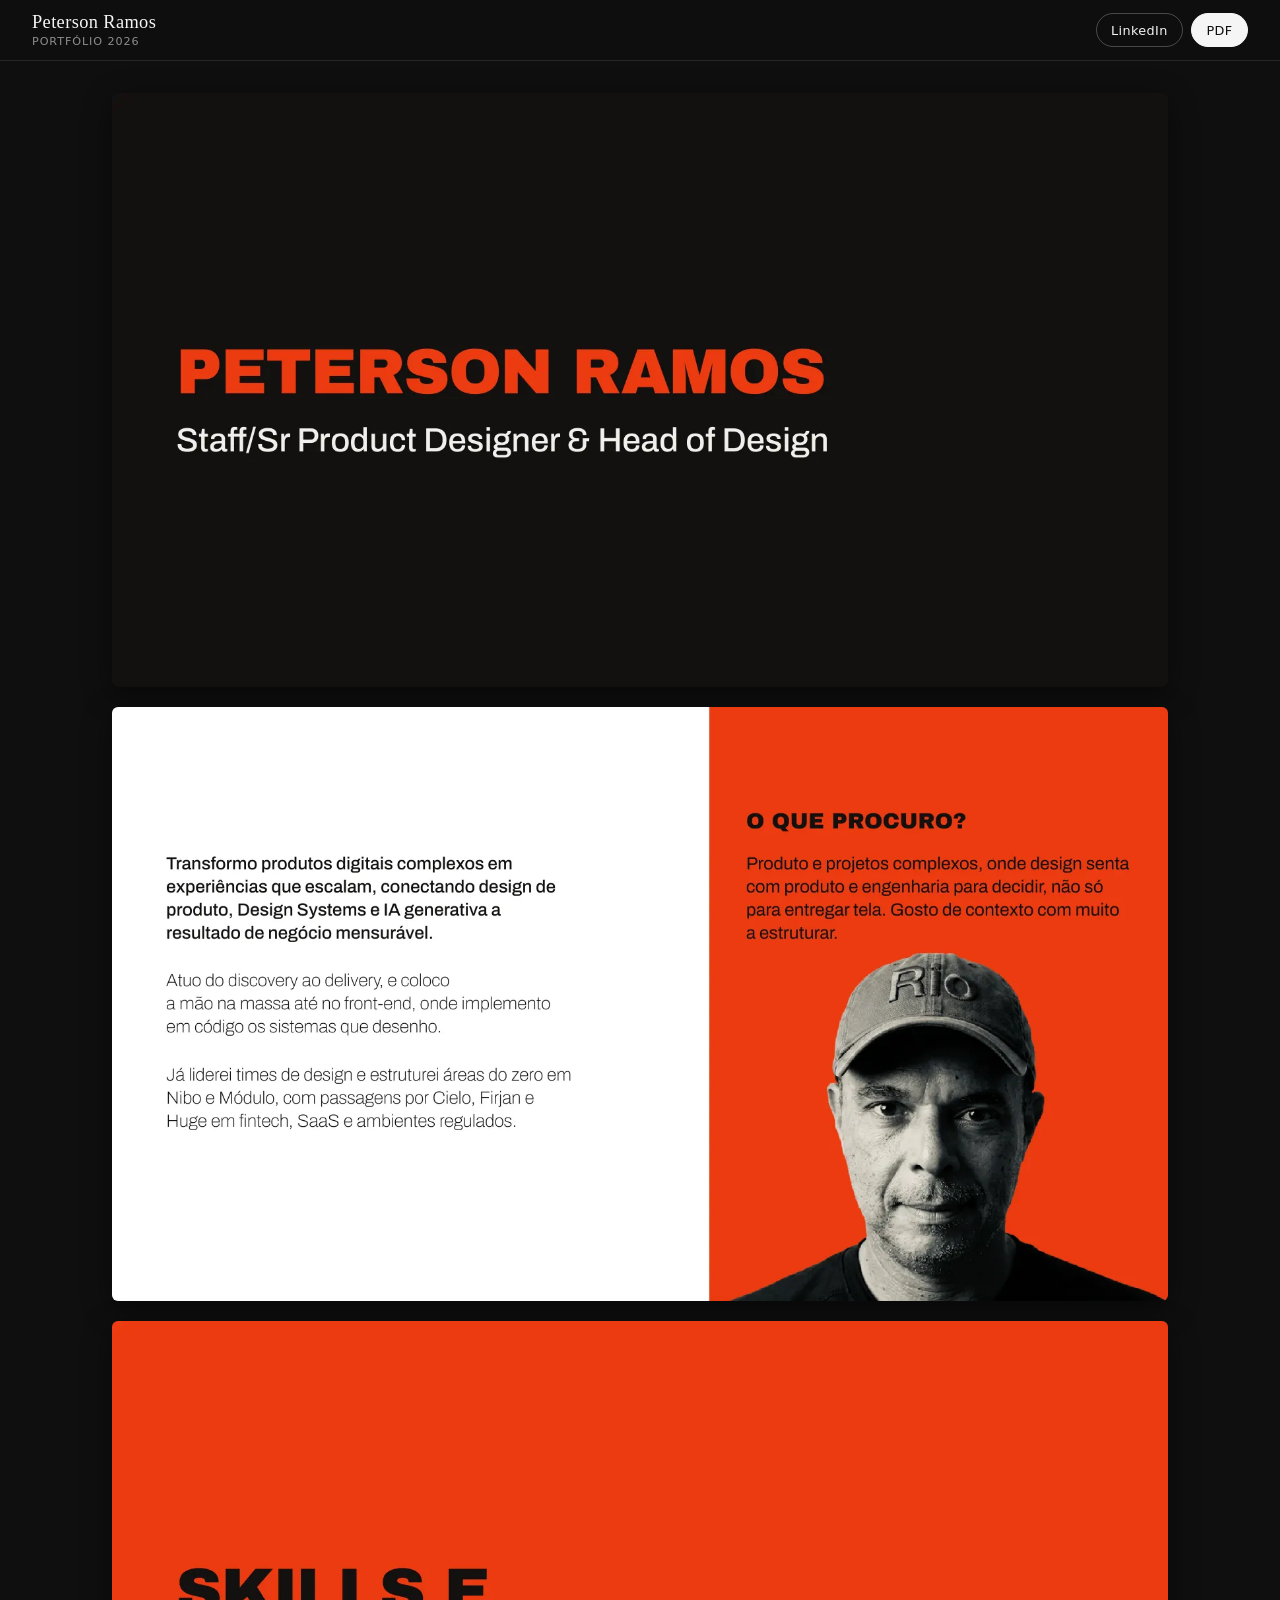
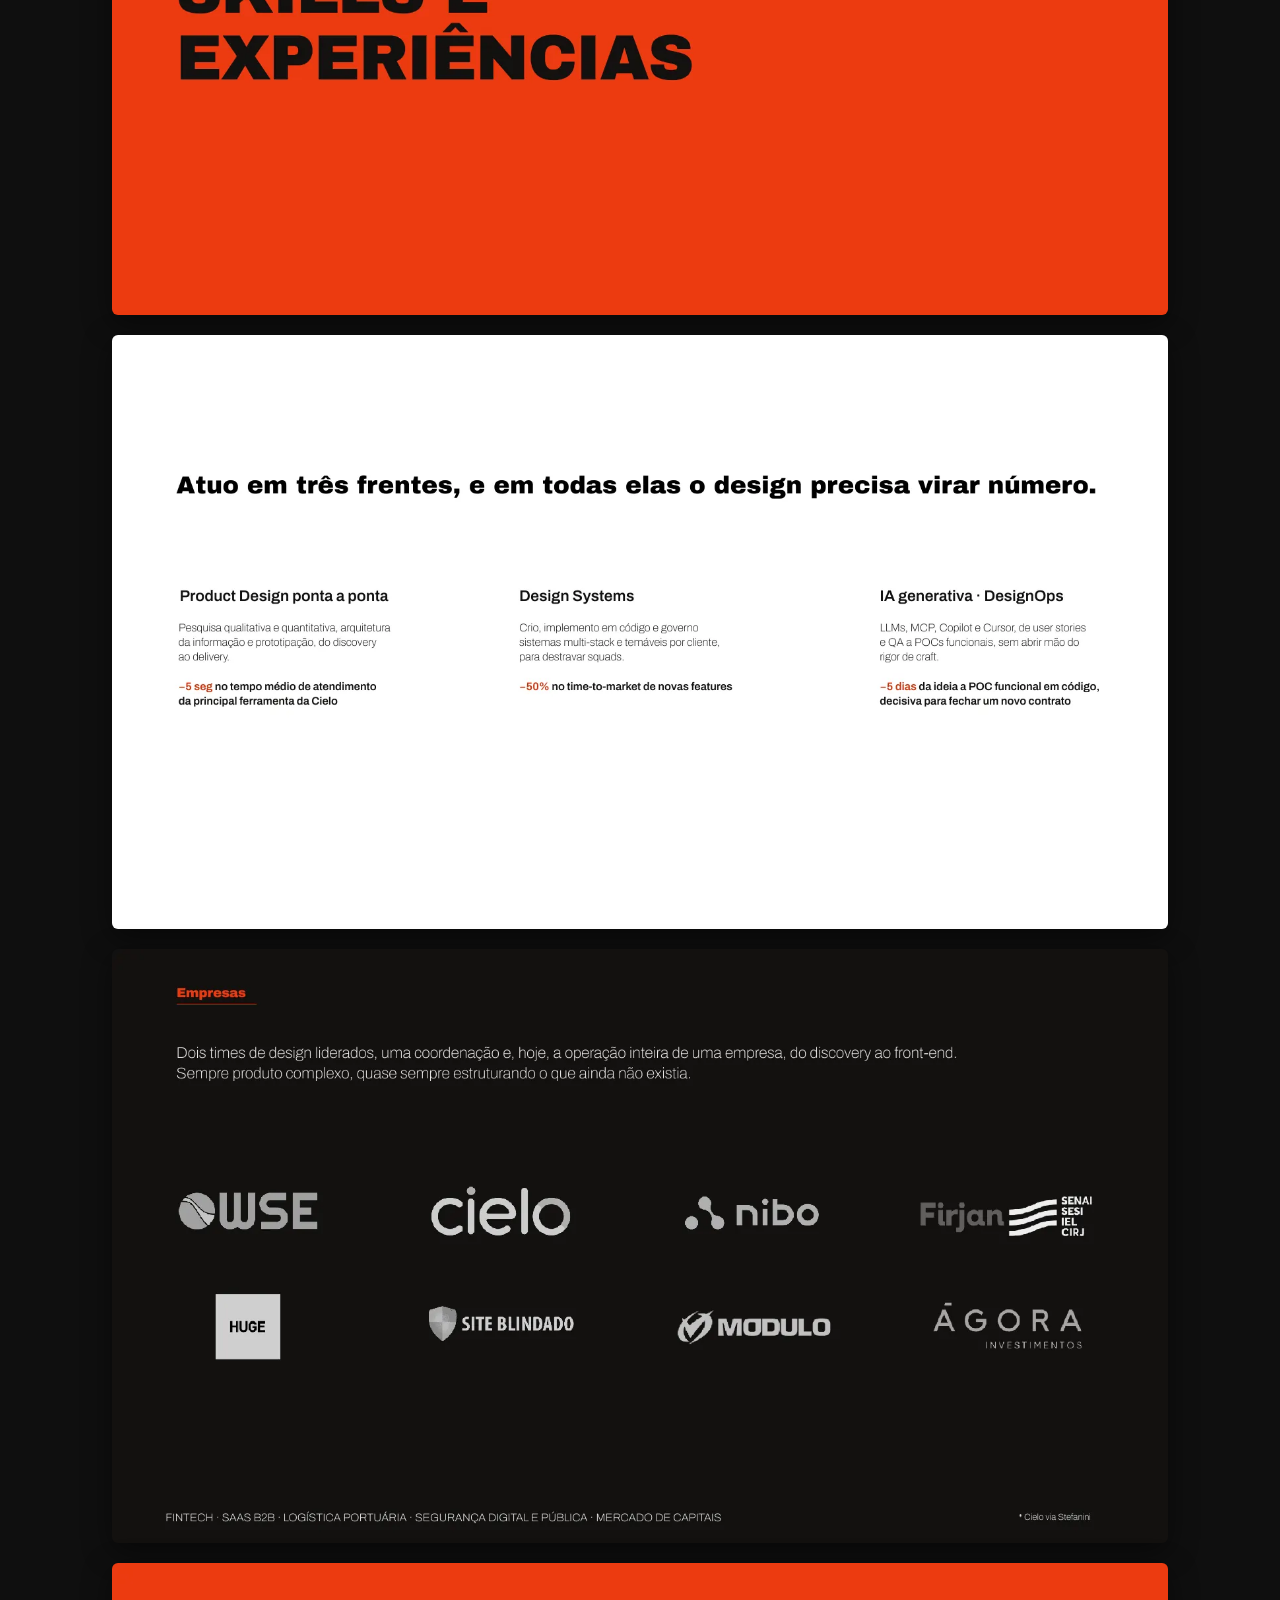
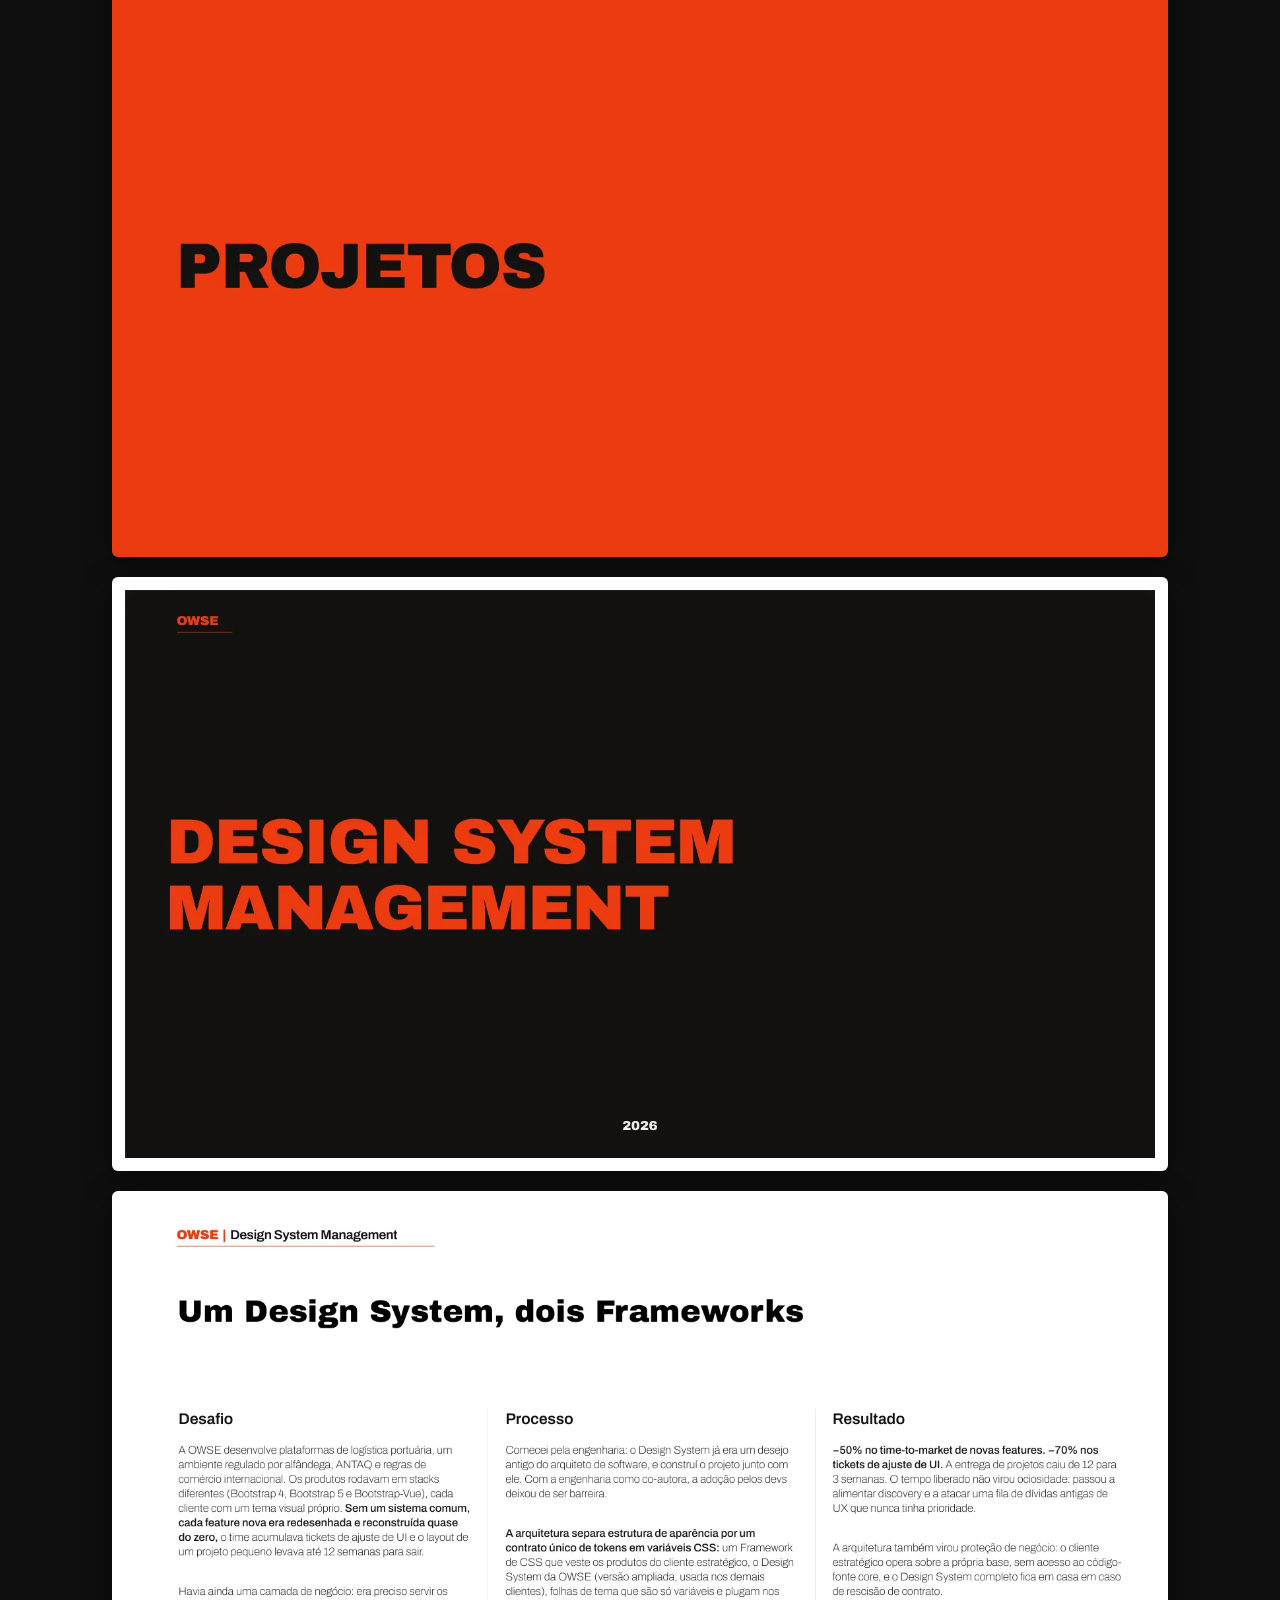
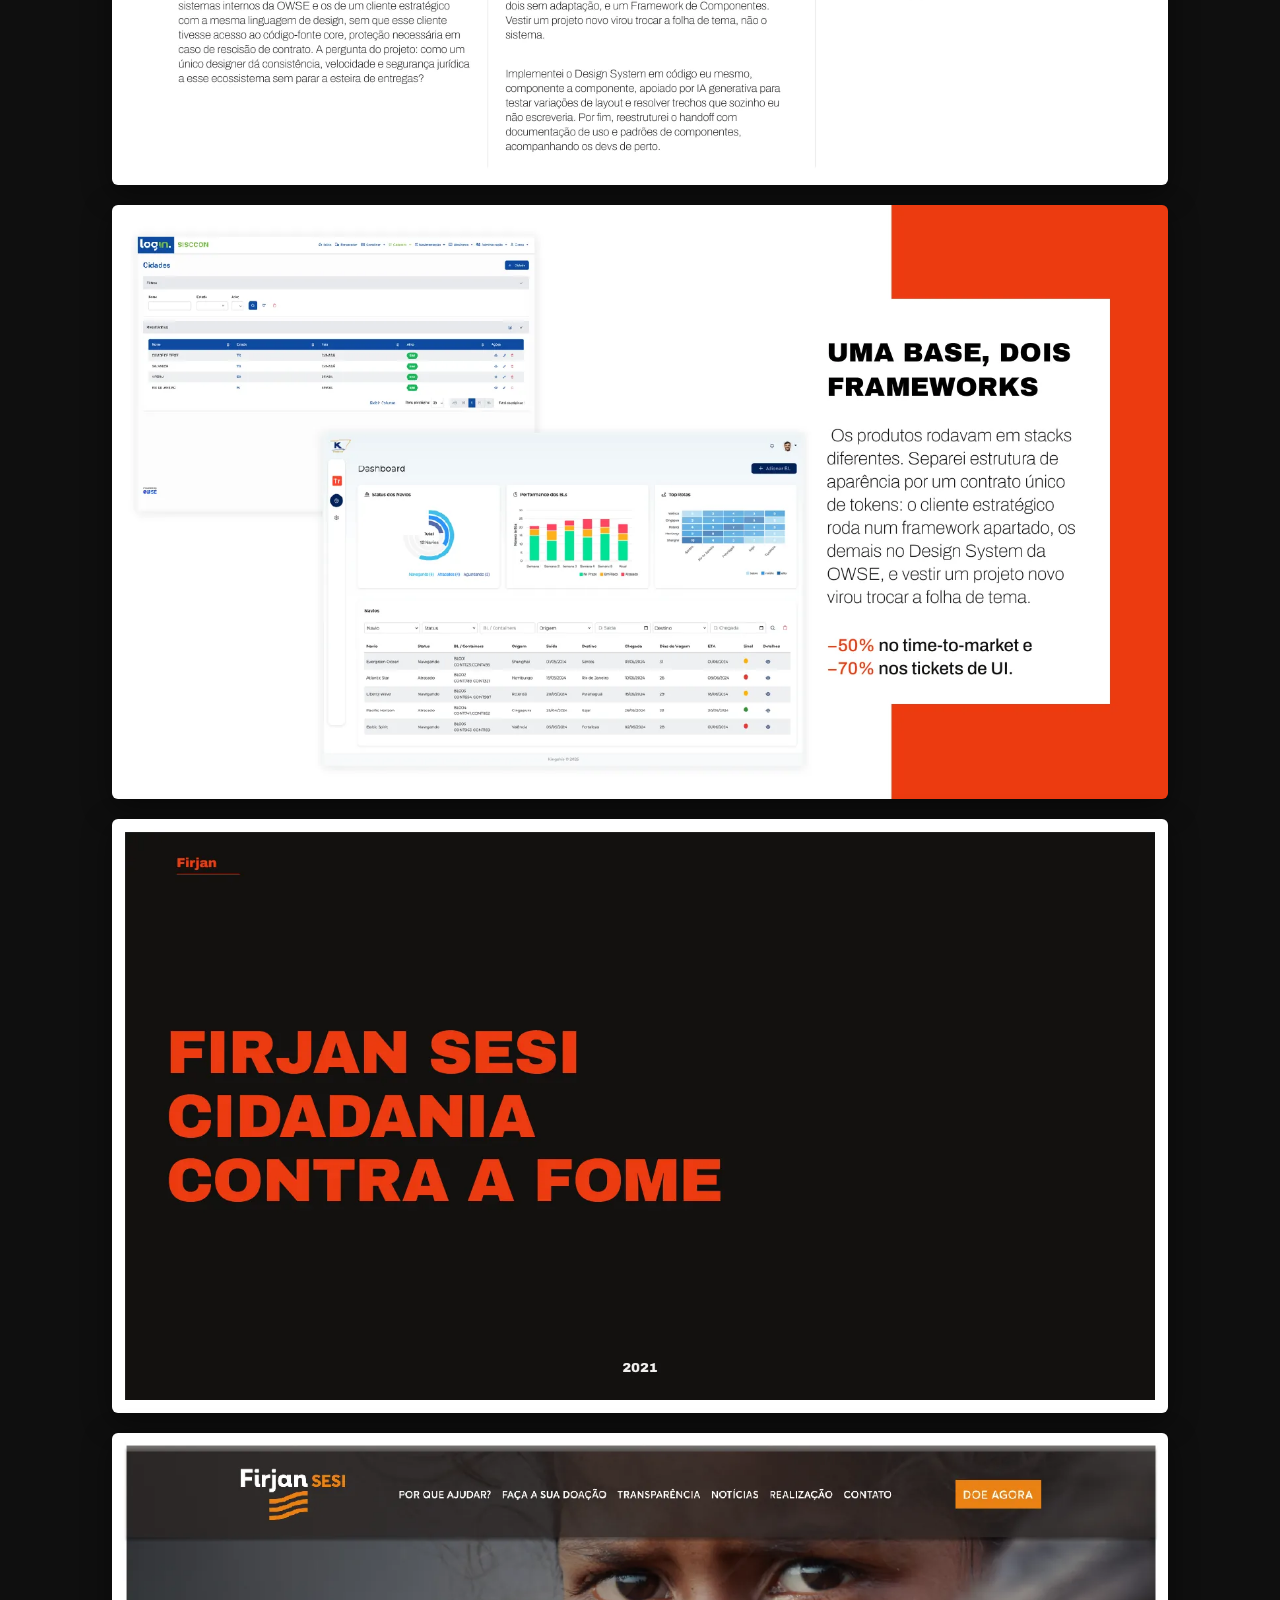
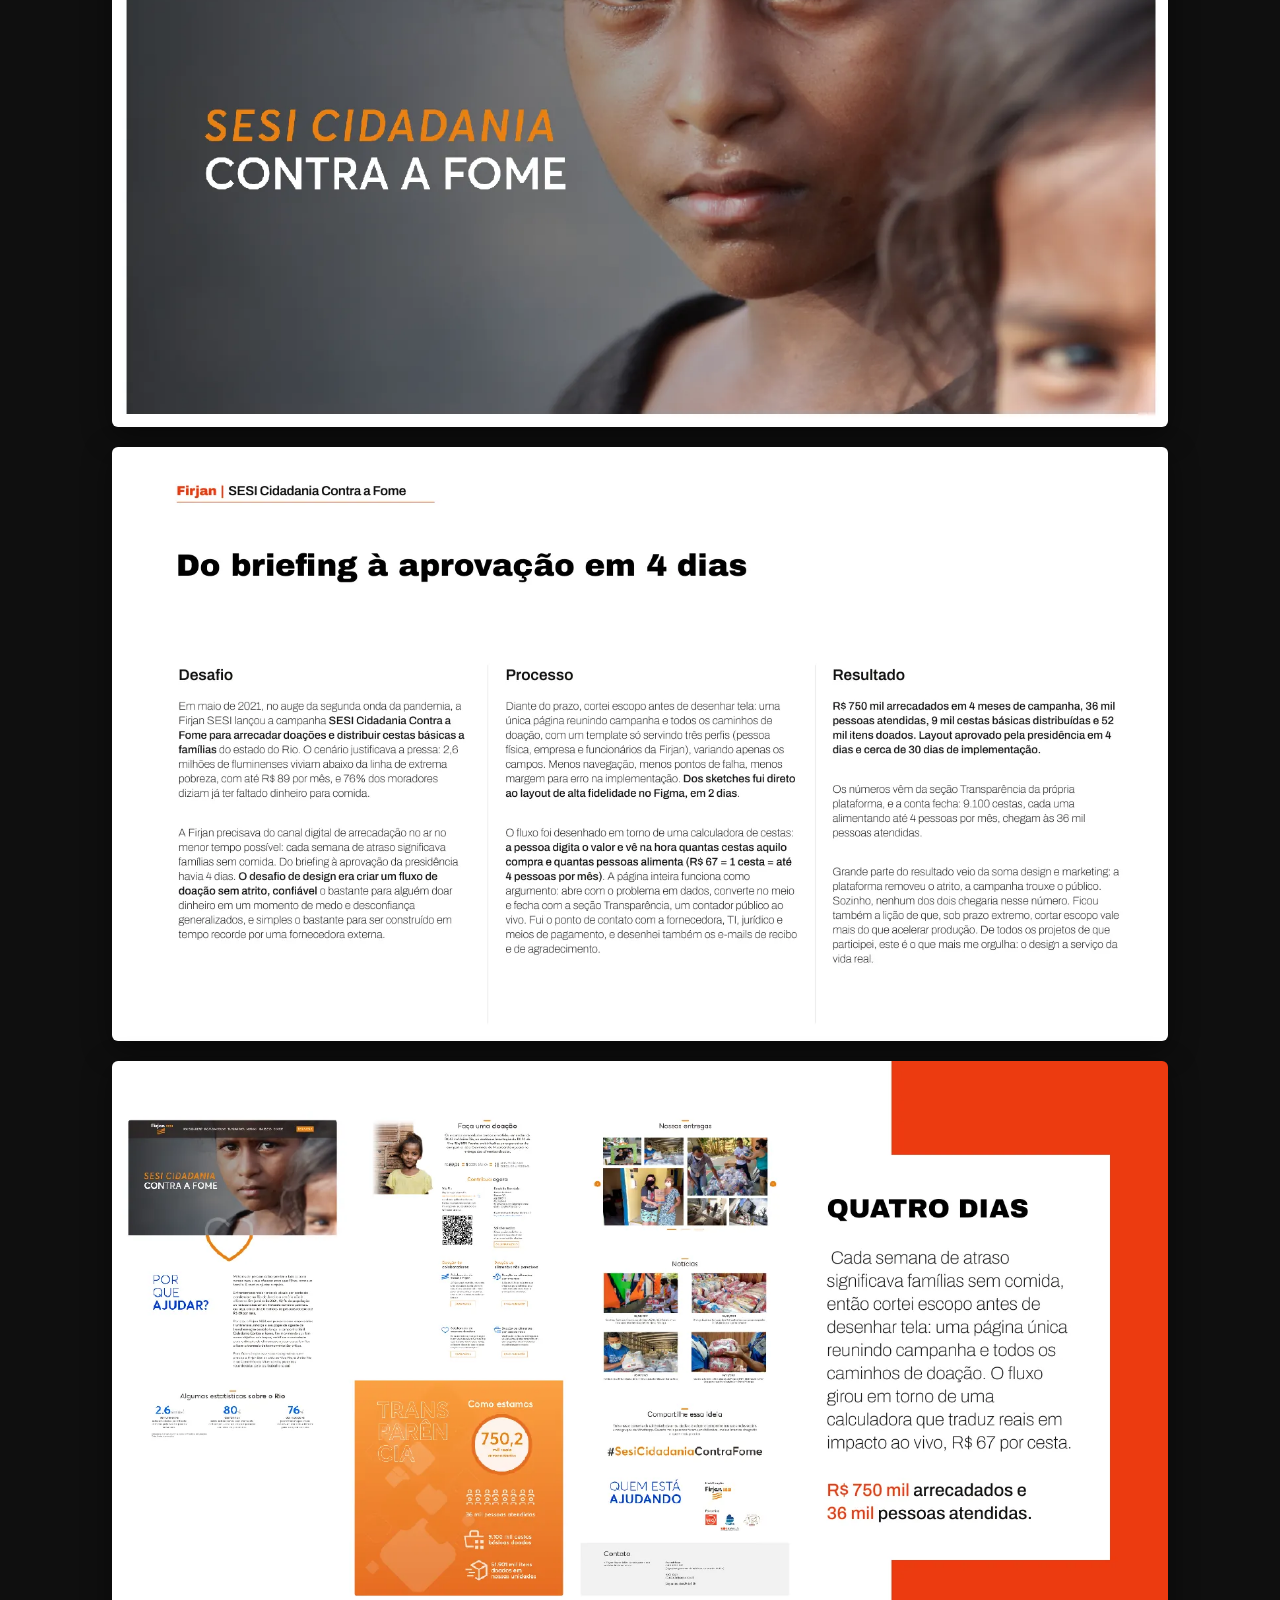
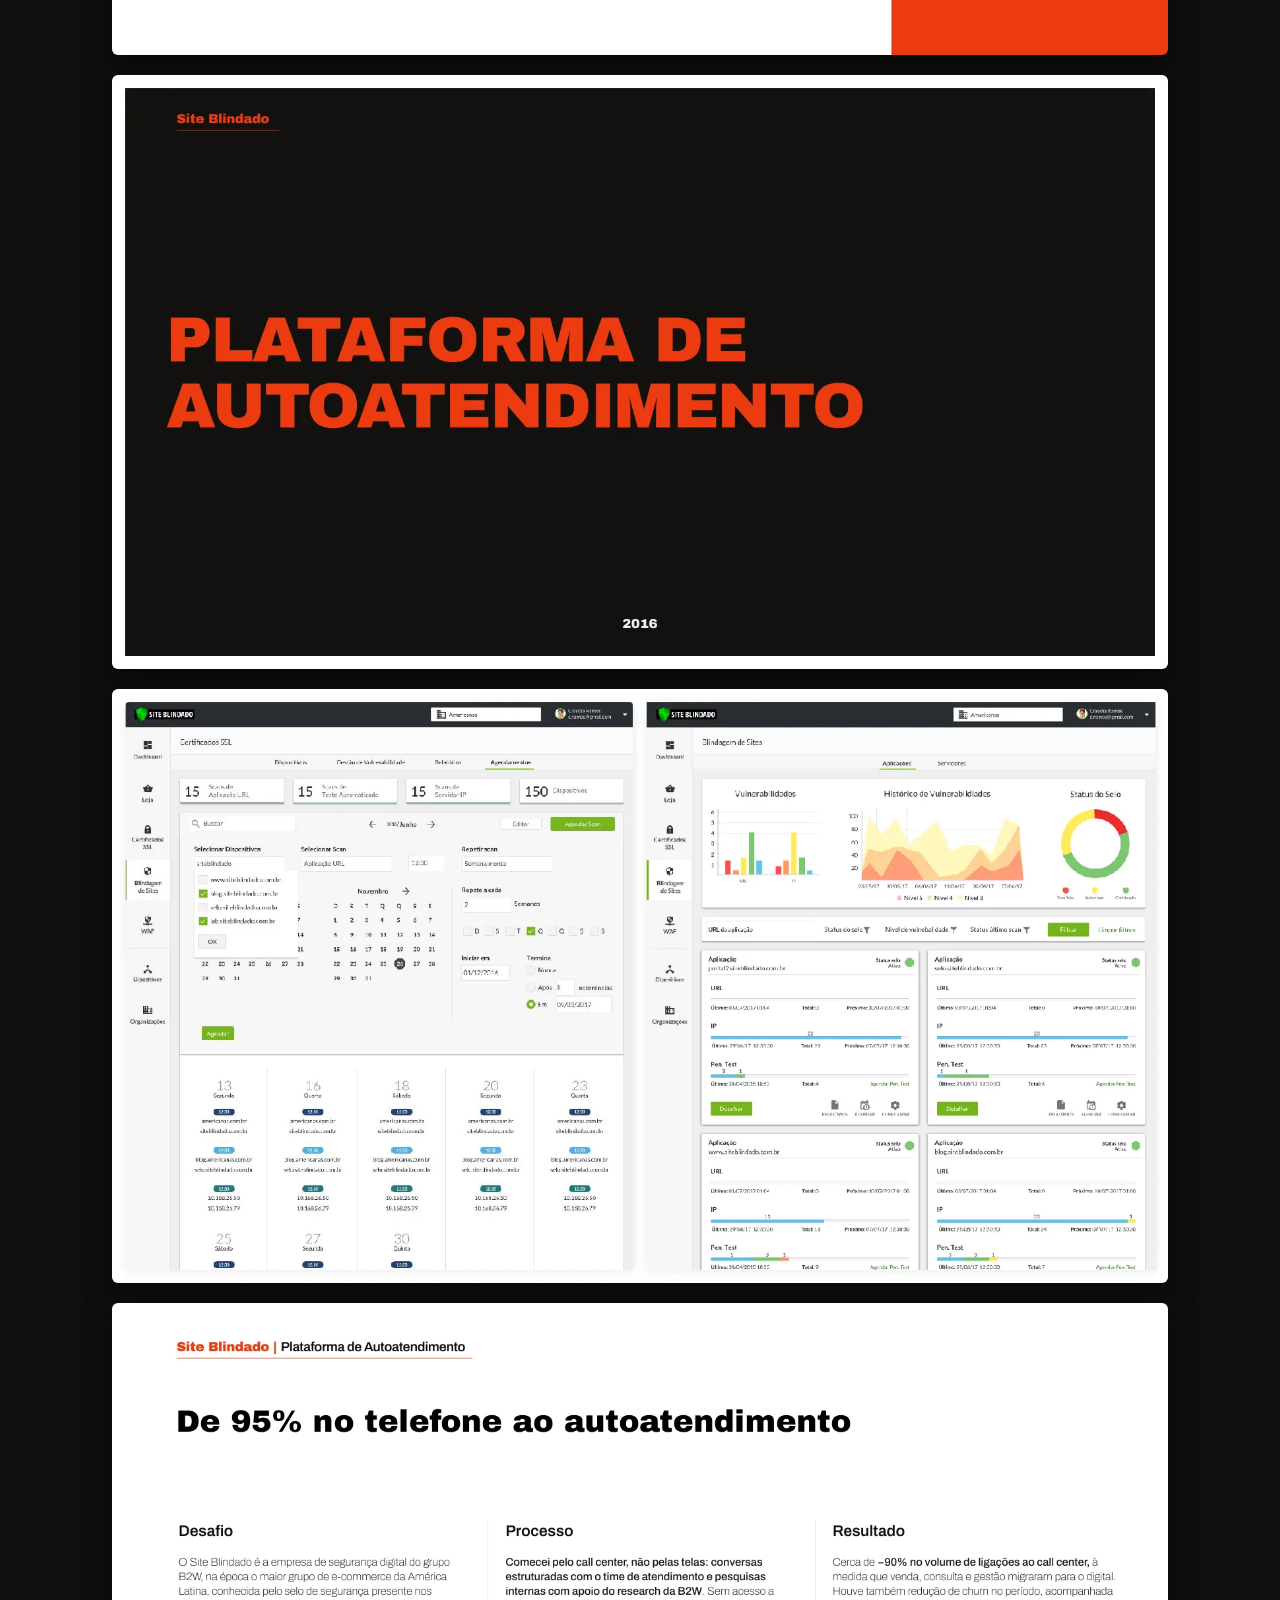
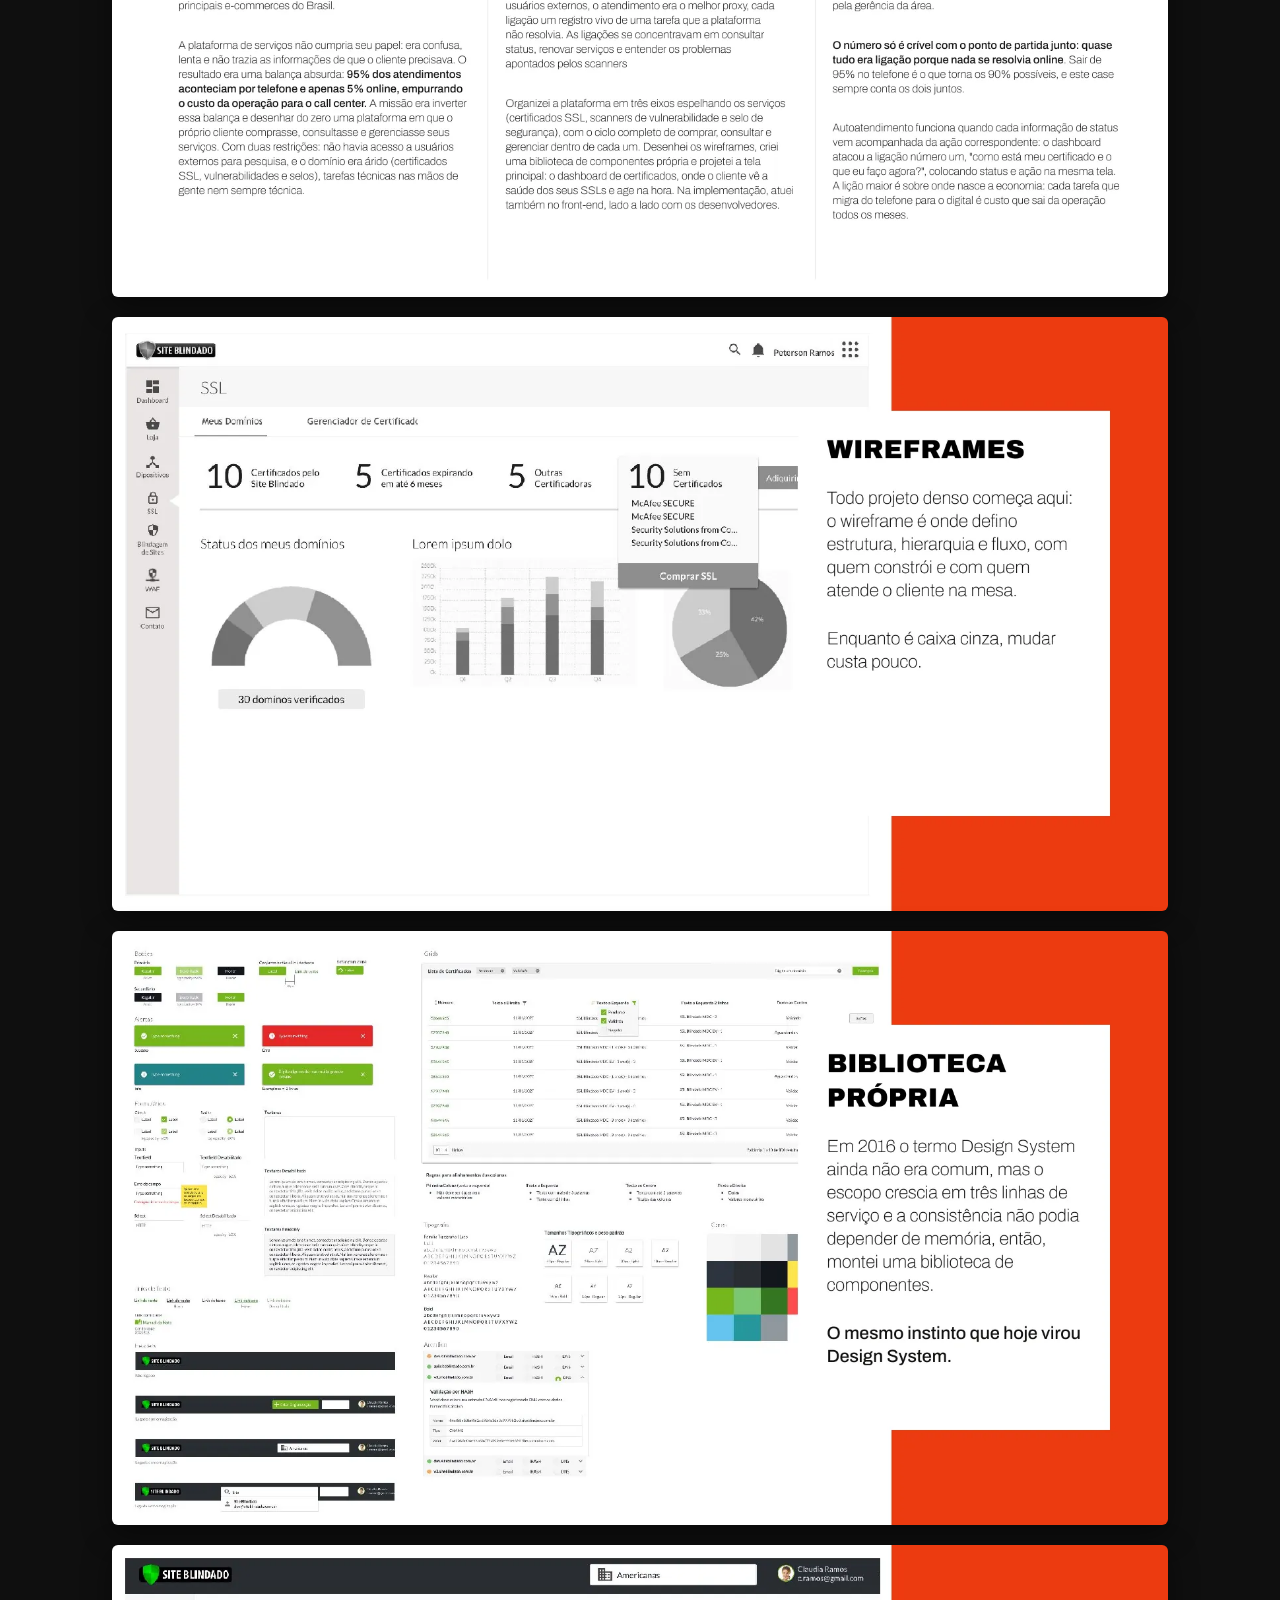
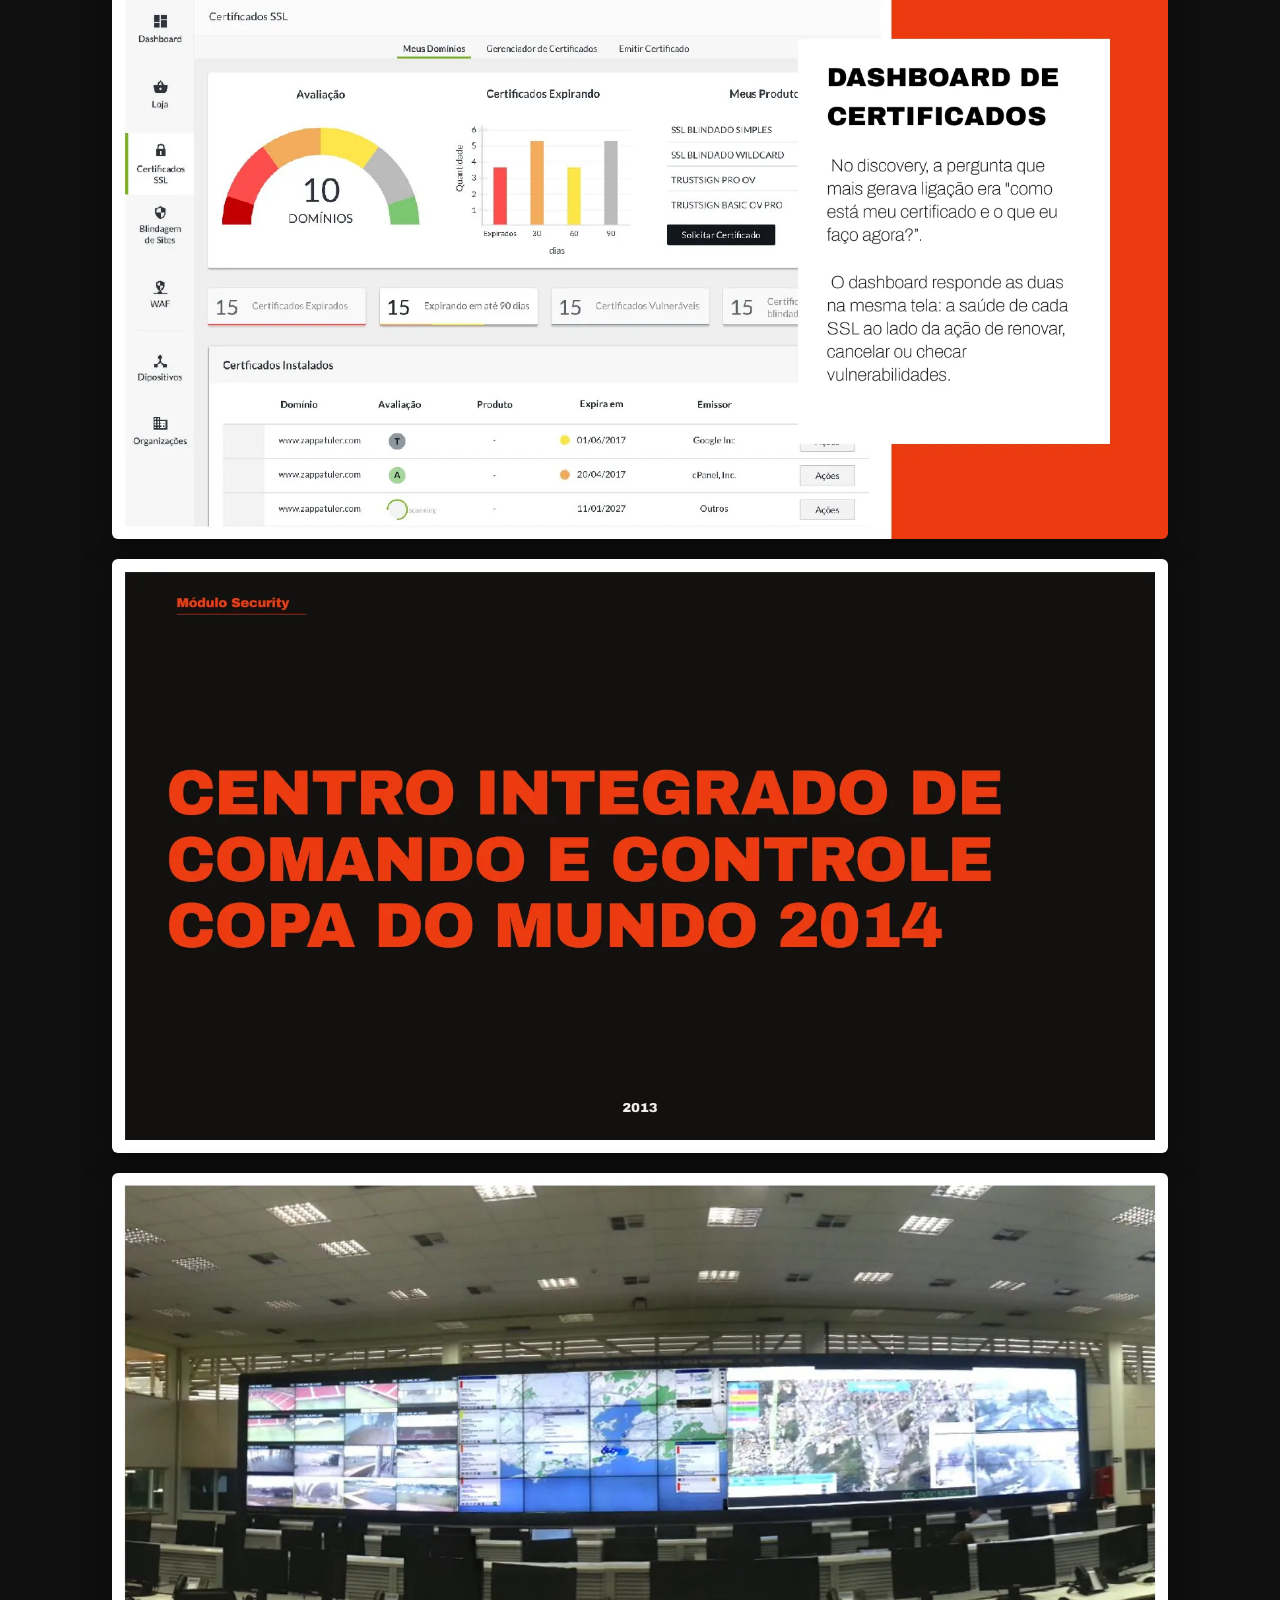
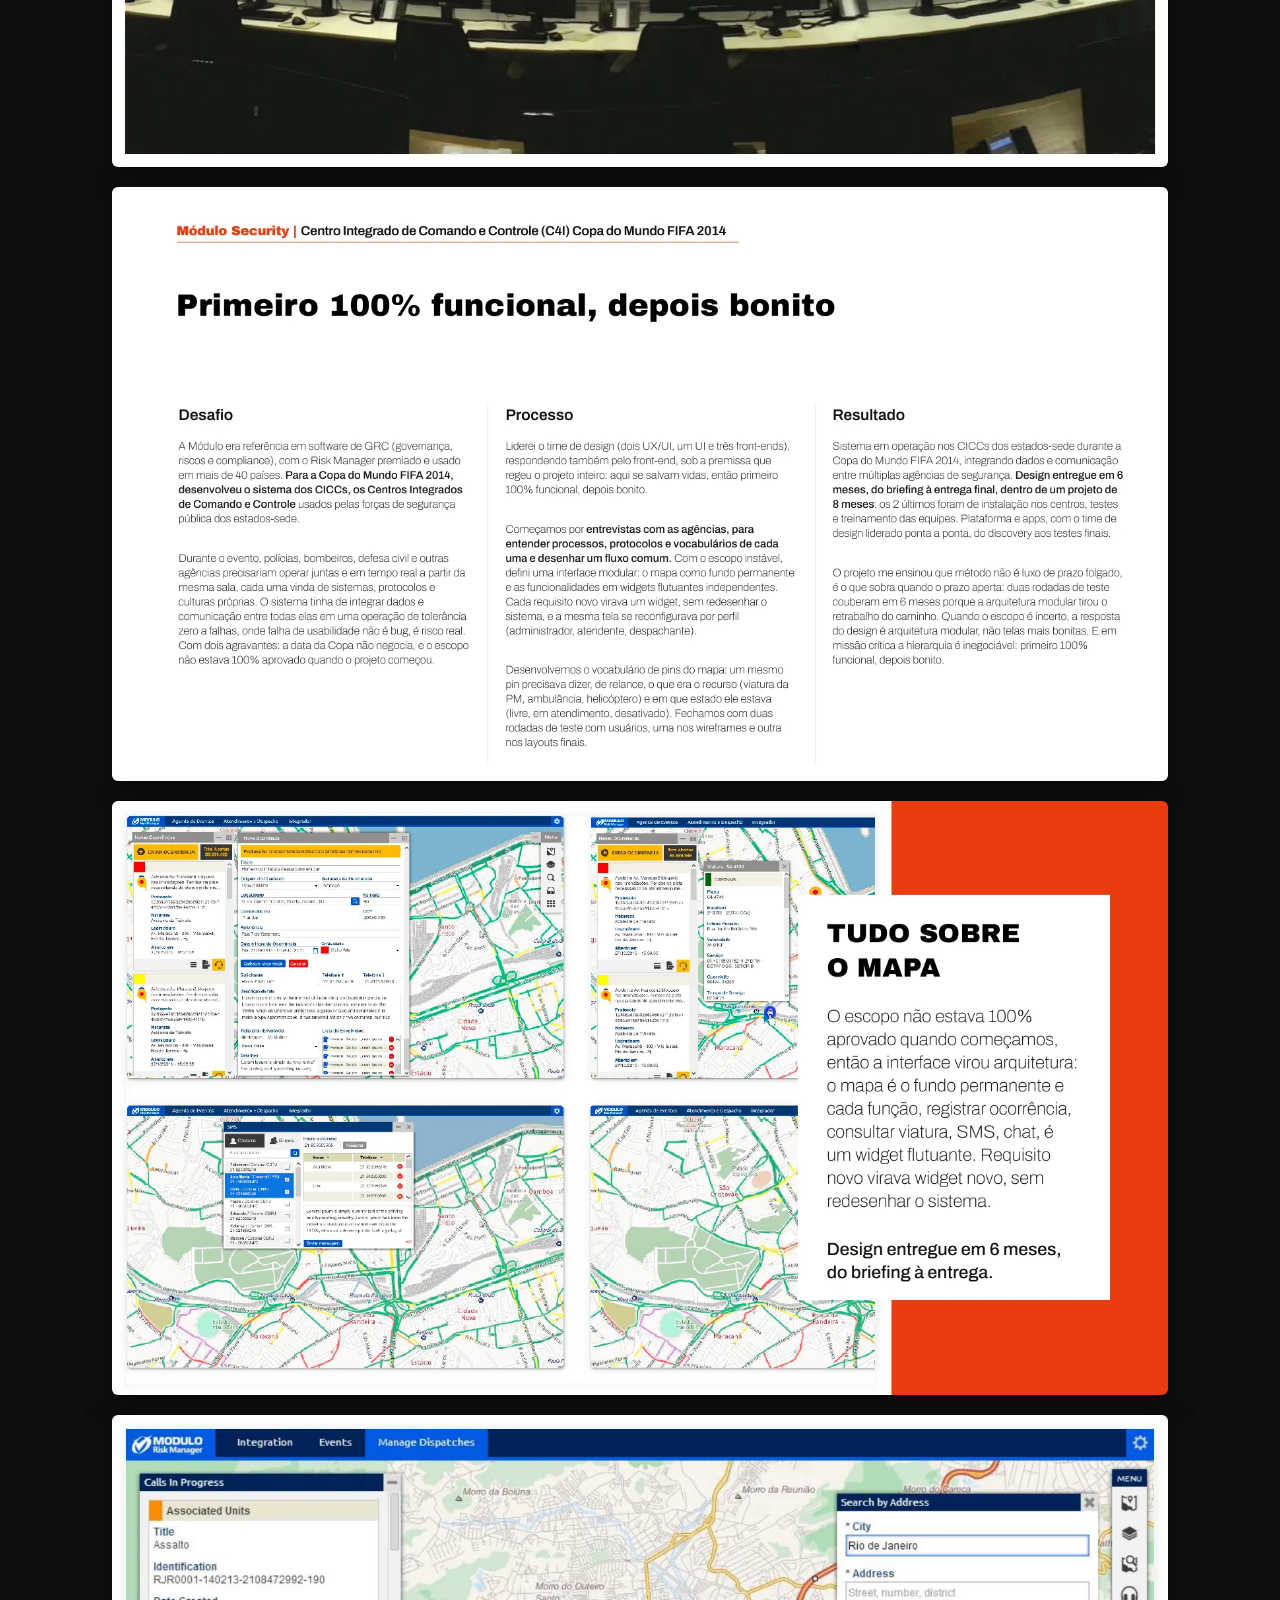
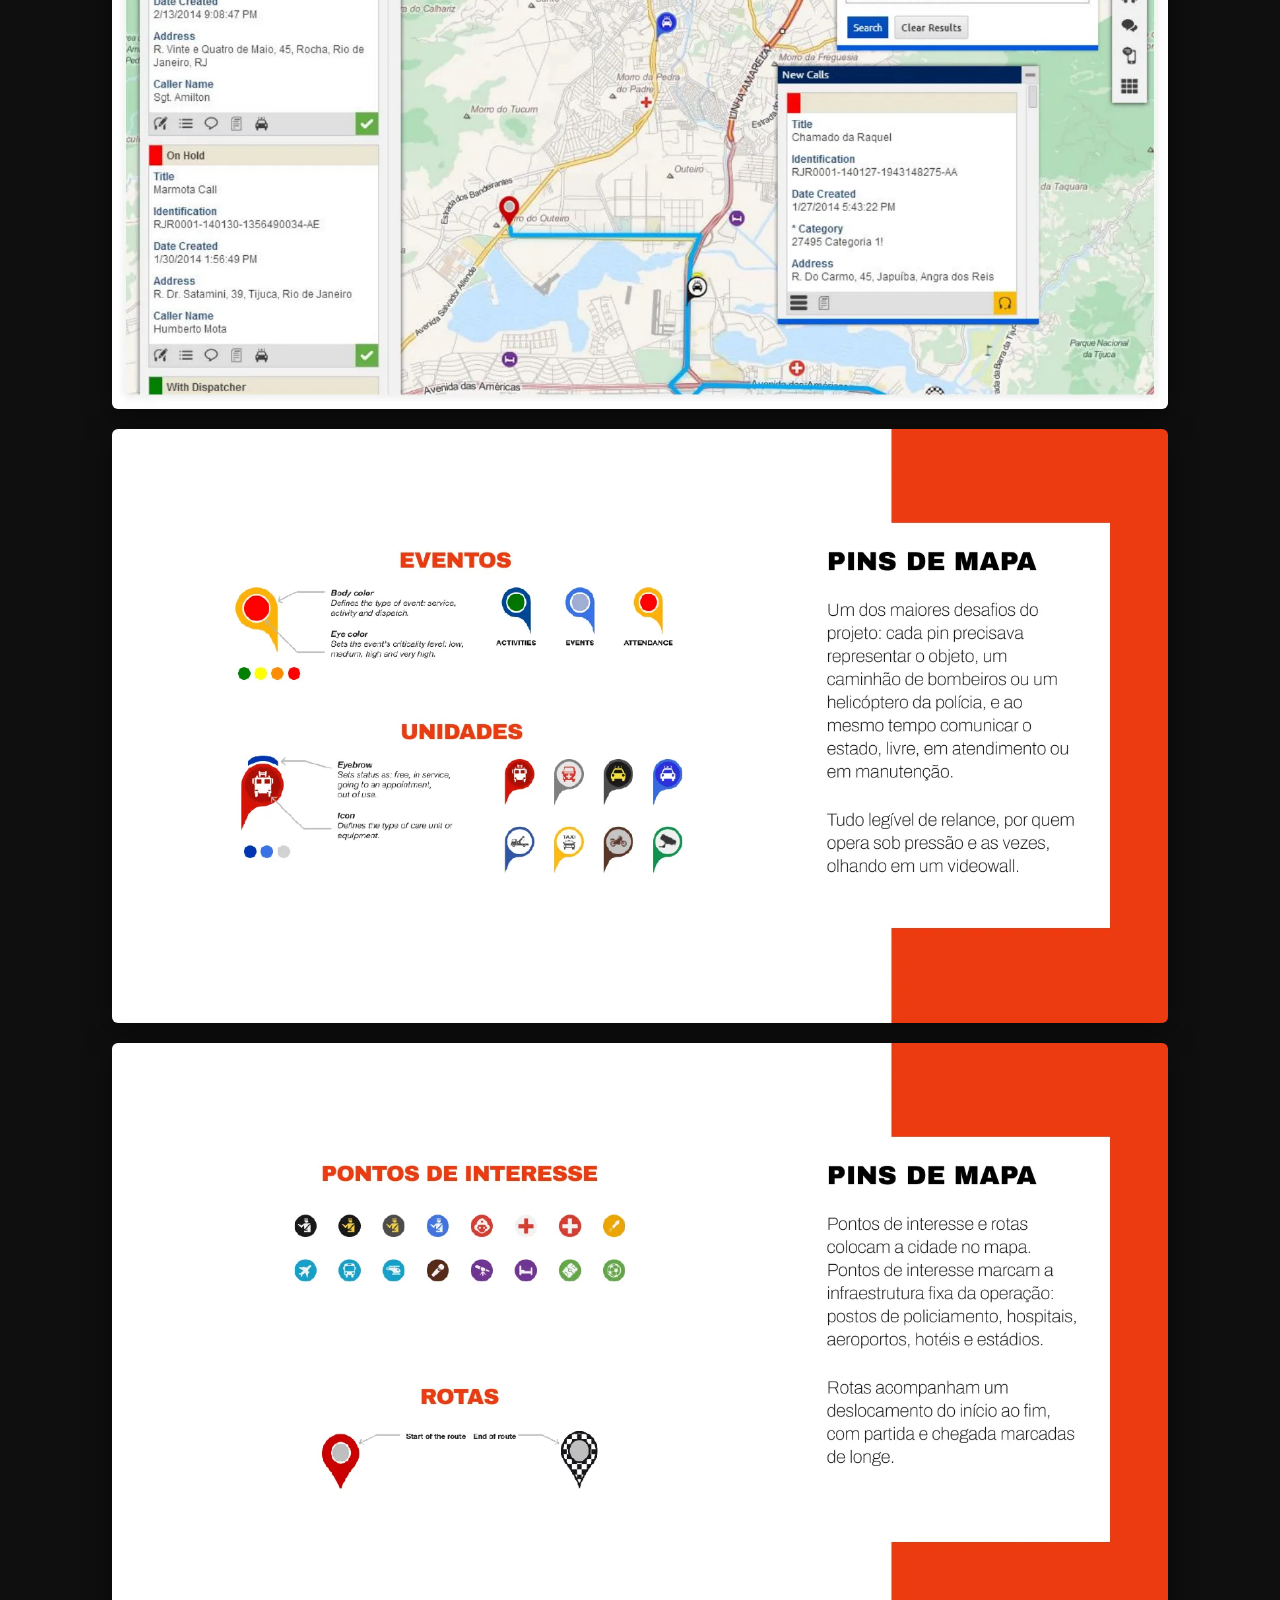
==== index.html @ 3280bcdd "Troca o iframe do PDF por paginas em imagem, responsivas O iframe de PDF nao funciona no Safari do i" ====
<!DOCTYPE html>
<html lang="pt-BR">
<head>
  <meta charset="UTF-8">
  <meta name="viewport" content="width=device-width, initial-scale=1.0, viewport-fit=cover">
  <title>Peterson Ramos — Portfólio 2026</title>
  <meta name="description" content="Portfólio de Peterson Ramos — Senior Product Designer & Project Manager.">
  <meta name="author" content="Peterson Ramos">
  <link rel="canonical" href="https://petersonramos.com.br/">
  <meta property="og:type" content="website">
  <meta property="og:title" content="Peterson Ramos — Portfólio 2026">
  <meta property="og:description" content="Portfólio de Peterson Ramos — Senior Product Designer & Project Manager.">
  <meta property="og:url" content="https://petersonramos.com.br/">
  <meta property="og:image" content="https://petersonramos.com.br/portifolio/paginas/pagina-01.webp">
  <meta name="twitter:card" content="summary_large_image">
  <style>
    * { box-sizing: border-box; margin: 0; padding: 0; }
    html {
      background: #0f0f0f;
      -webkit-text-size-adjust: 100%;
    }
    body {
      background: #0f0f0f;
      color: #f5f5f5;
      font-family: system-ui, -apple-system, "Segoe UI", sans-serif;
      -webkit-font-smoothing: antialiased;
    }

    .topbar {
      position: sticky;
      top: 0;
      z-index: 10;
      display: flex;
      align-items: center;
      justify-content: space-between;
      gap: 1rem;
      padding: 0.75rem clamp(1rem, 4vw, 2rem);
      padding-top: max(0.75rem, env(safe-area-inset-top));
      background: rgba(15, 15, 15, 0.82);
      backdrop-filter: saturate(160%) blur(12px);
      -webkit-backdrop-filter: saturate(160%) blur(12px);
      border-bottom: 1px solid rgba(245, 245, 245, 0.1);
    }
    .brand {
      font-family: Georgia, "Times New Roman", serif;
      font-size: clamp(0.95rem, 3vw, 1.15rem);
      letter-spacing: 0.02em;
      white-space: nowrap;
    }
    .brand span {
      display: block;
      font-family: system-ui, -apple-system, sans-serif;
      font-size: 0.7rem;
      letter-spacing: 0.08em;
      text-transform: uppercase;
      opacity: 0.55;
      margin-top: 0.15rem;
    }
    .actions { display: flex; gap: 0.5rem; flex-shrink: 0; }
    .btn {
      display: inline-block;
      padding: 0.55rem 0.9rem;
      border-radius: 999px;
      font-size: 0.8rem;
      letter-spacing: 0.03em;
      text-decoration: none;
      white-space: nowrap;
      border: 1px solid rgba(245, 245, 245, 0.25);
      color: #f5f5f5;
      transition: background 0.2s, color 0.2s;
    }
    .btn-primary {
      background: #f5f5f5;
      color: #0f0f0f;
      border-color: #f5f5f5;
    }
    .btn:hover { background: rgba(245, 245, 245, 0.14); }
    .btn-primary:hover { background: #ffffff; color: #0f0f0f; }

    main {
      max-width: 1120px;
      margin: 0 auto;
      padding: clamp(1rem, 3vw, 2rem) clamp(0.75rem, 3vw, 2rem) 3rem;
      display: flex;
      flex-direction: column;
      gap: clamp(0.75rem, 2vw, 1.25rem);
    }
    .pagina {
      display: block;
      width: 100%;
      height: auto;
      border-radius: 6px;
      background: #1a1a1a;
      box-shadow: 0 8px 30px rgba(0, 0, 0, 0.45);
    }

    footer {
      padding: 2rem clamp(1rem, 4vw, 2rem);
      padding-bottom: max(2rem, env(safe-area-inset-bottom));
      text-align: center;
      font-size: 0.85rem;
      line-height: 1.7;
      opacity: 0.7;
      border-top: 1px solid rgba(245, 245, 245, 0.1);
    }
    footer a { color: #f5f5f5; }
  </style>
</head>
<body>
  <header class="topbar">
    <div class="brand">
      Peterson Ramos
      <span>Portfólio 2026</span>
    </div>
    <div class="actions">
      <a class="btn" href="https://www.linkedin.com/in/petersonramos" target="_blank" rel="noopener">LinkedIn</a>
      <a class="btn btn-primary" href="/portifolio/portifolio-peterson-2026.pdf" target="_blank" rel="noopener">PDF</a>
    </div>
  </header>

  <main>
    <img class="pagina" src="/portifolio/paginas/pagina-01.webp" width="1600" height="900" loading="eager" fetchpriority="high" decoding="async" alt="Portfólio Peterson Ramos 2026, página 01 de 30">
    <img class="pagina" src="/portifolio/paginas/pagina-02.webp" width="1600" height="900" loading="lazy" decoding="async" alt="Portfólio Peterson Ramos 2026, página 02 de 30">
    <img class="pagina" src="/portifolio/paginas/pagina-03.webp" width="1600" height="900" loading="lazy" decoding="async" alt="Portfólio Peterson Ramos 2026, página 03 de 30">
    <img class="pagina" src="/portifolio/paginas/pagina-04.webp" width="1600" height="900" loading="lazy" decoding="async" alt="Portfólio Peterson Ramos 2026, página 04 de 30">
    <img class="pagina" src="/portifolio/paginas/pagina-05.webp" width="1600" height="900" loading="lazy" decoding="async" alt="Portfólio Peterson Ramos 2026, página 05 de 30">
    <img class="pagina" src="/portifolio/paginas/pagina-06.webp" width="1600" height="900" loading="lazy" decoding="async" alt="Portfólio Peterson Ramos 2026, página 06 de 30">
    <img class="pagina" src="/portifolio/paginas/pagina-07.webp" width="1600" height="900" loading="lazy" decoding="async" alt="Portfólio Peterson Ramos 2026, página 07 de 30">
    <img class="pagina" src="/portifolio/paginas/pagina-08.webp" width="1600" height="900" loading="lazy" decoding="async" alt="Portfólio Peterson Ramos 2026, página 08 de 30">
    <img class="pagina" src="/portifolio/paginas/pagina-09.webp" width="1600" height="900" loading="lazy" decoding="async" alt="Portfólio Peterson Ramos 2026, página 09 de 30">
    <img class="pagina" src="/portifolio/paginas/pagina-10.webp" width="1600" height="900" loading="lazy" decoding="async" alt="Portfólio Peterson Ramos 2026, página 10 de 30">
    <img class="pagina" src="/portifolio/paginas/pagina-11.webp" width="1600" height="900" loading="lazy" decoding="async" alt="Portfólio Peterson Ramos 2026, página 11 de 30">
    <img class="pagina" src="/portifolio/paginas/pagina-12.webp" width="1600" height="900" loading="lazy" decoding="async" alt="Portfólio Peterson Ramos 2026, página 12 de 30">
    <img class="pagina" src="/portifolio/paginas/pagina-13.webp" width="1600" height="900" loading="lazy" decoding="async" alt="Portfólio Peterson Ramos 2026, página 13 de 30">
    <img class="pagina" src="/portifolio/paginas/pagina-14.webp" width="1600" height="900" loading="lazy" decoding="async" alt="Portfólio Peterson Ramos 2026, página 14 de 30">
    <img class="pagina" src="/portifolio/paginas/pagina-15.webp" width="1600" height="900" loading="lazy" decoding="async" alt="Portfólio Peterson Ramos 2026, página 15 de 30">
    <img class="pagina" src="/portifolio/paginas/pagina-16.webp" width="1600" height="900" loading="lazy" decoding="async" alt="Portfólio Peterson Ramos 2026, página 16 de 30">
    <img class="pagina" src="/portifolio/paginas/pagina-17.webp" width="1600" height="900" loading="lazy" decoding="async" alt="Portfólio Peterson Ramos 2026, página 17 de 30">
    <img class="pagina" src="/portifolio/paginas/pagina-18.webp" width="1600" height="900" loading="lazy" decoding="async" alt="Portfólio Peterson Ramos 2026, página 18 de 30">
    <img class="pagina" src="/portifolio/paginas/pagina-19.webp" width="1600" height="900" loading="lazy" decoding="async" alt="Portfólio Peterson Ramos 2026, página 19 de 30">
    <img class="pagina" src="/portifolio/paginas/pagina-20.webp" width="1600" height="900" loading="lazy" decoding="async" alt="Portfólio Peterson Ramos 2026, página 20 de 30">
    <img class="pagina" src="/portifolio/paginas/pagina-21.webp" width="1600" height="900" loading="lazy" decoding="async" alt="Portfólio Peterson Ramos 2026, página 21 de 30">
    <img class="pagina" src="/portifolio/paginas/pagina-22.webp" width="1600" height="900" loading="lazy" decoding="async" alt="Portfólio Peterson Ramos 2026, página 22 de 30">
    <img class="pagina" src="/portifolio/paginas/pagina-23.webp" width="1600" height="900" loading="lazy" decoding="async" alt="Portfólio Peterson Ramos 2026, página 23 de 30">
    <img class="pagina" src="/portifolio/paginas/pagina-24.webp" width="1600" height="900" loading="lazy" decoding="async" alt="Portfólio Peterson Ramos 2026, página 24 de 30">
    <img class="pagina" src="/portifolio/paginas/pagina-25.webp" width="1600" height="900" loading="lazy" decoding="async" alt="Portfólio Peterson Ramos 2026, página 25 de 30">
    <img class="pagina" src="/portifolio/paginas/pagina-26.webp" width="1600" height="900" loading="lazy" decoding="async" alt="Portfólio Peterson Ramos 2026, página 26 de 30">
    <img class="pagina" src="/portifolio/paginas/pagina-27.webp" width="1600" height="900" loading="lazy" decoding="async" alt="Portfólio Peterson Ramos 2026, página 27 de 30">
    <img class="pagina" src="/portifolio/paginas/pagina-28.webp" width="1600" height="900" loading="lazy" decoding="async" alt="Portfólio Peterson Ramos 2026, página 28 de 30">
    <img class="pagina" src="/portifolio/paginas/pagina-29.webp" width="1600" height="900" loading="lazy" decoding="async" alt="Portfólio Peterson Ramos 2026, página 29 de 30">
    <img class="pagina" src="/portifolio/paginas/pagina-30.webp" width="1600" height="900" loading="lazy" decoding="async" alt="Portfólio Peterson Ramos 2026, página 30 de 30">
  </main>

  <footer>
    <p>Peterson Ramos, Senior Product Designer &amp; Project Manager.</p>
    <p><a href="mailto:petersondrs@gmail.com">petersondrs@gmail.com</a> · <a href="https://www.linkedin.com/in/petersonramos" target="_blank" rel="noopener">linkedin.com/in/petersonramos</a></p>
    <p><a href="/portifolio/portifolio-peterson-2026.pdf" target="_blank" rel="noopener">Baixar o portfólio em PDF</a></p>
  </footer>
</body>
</html>
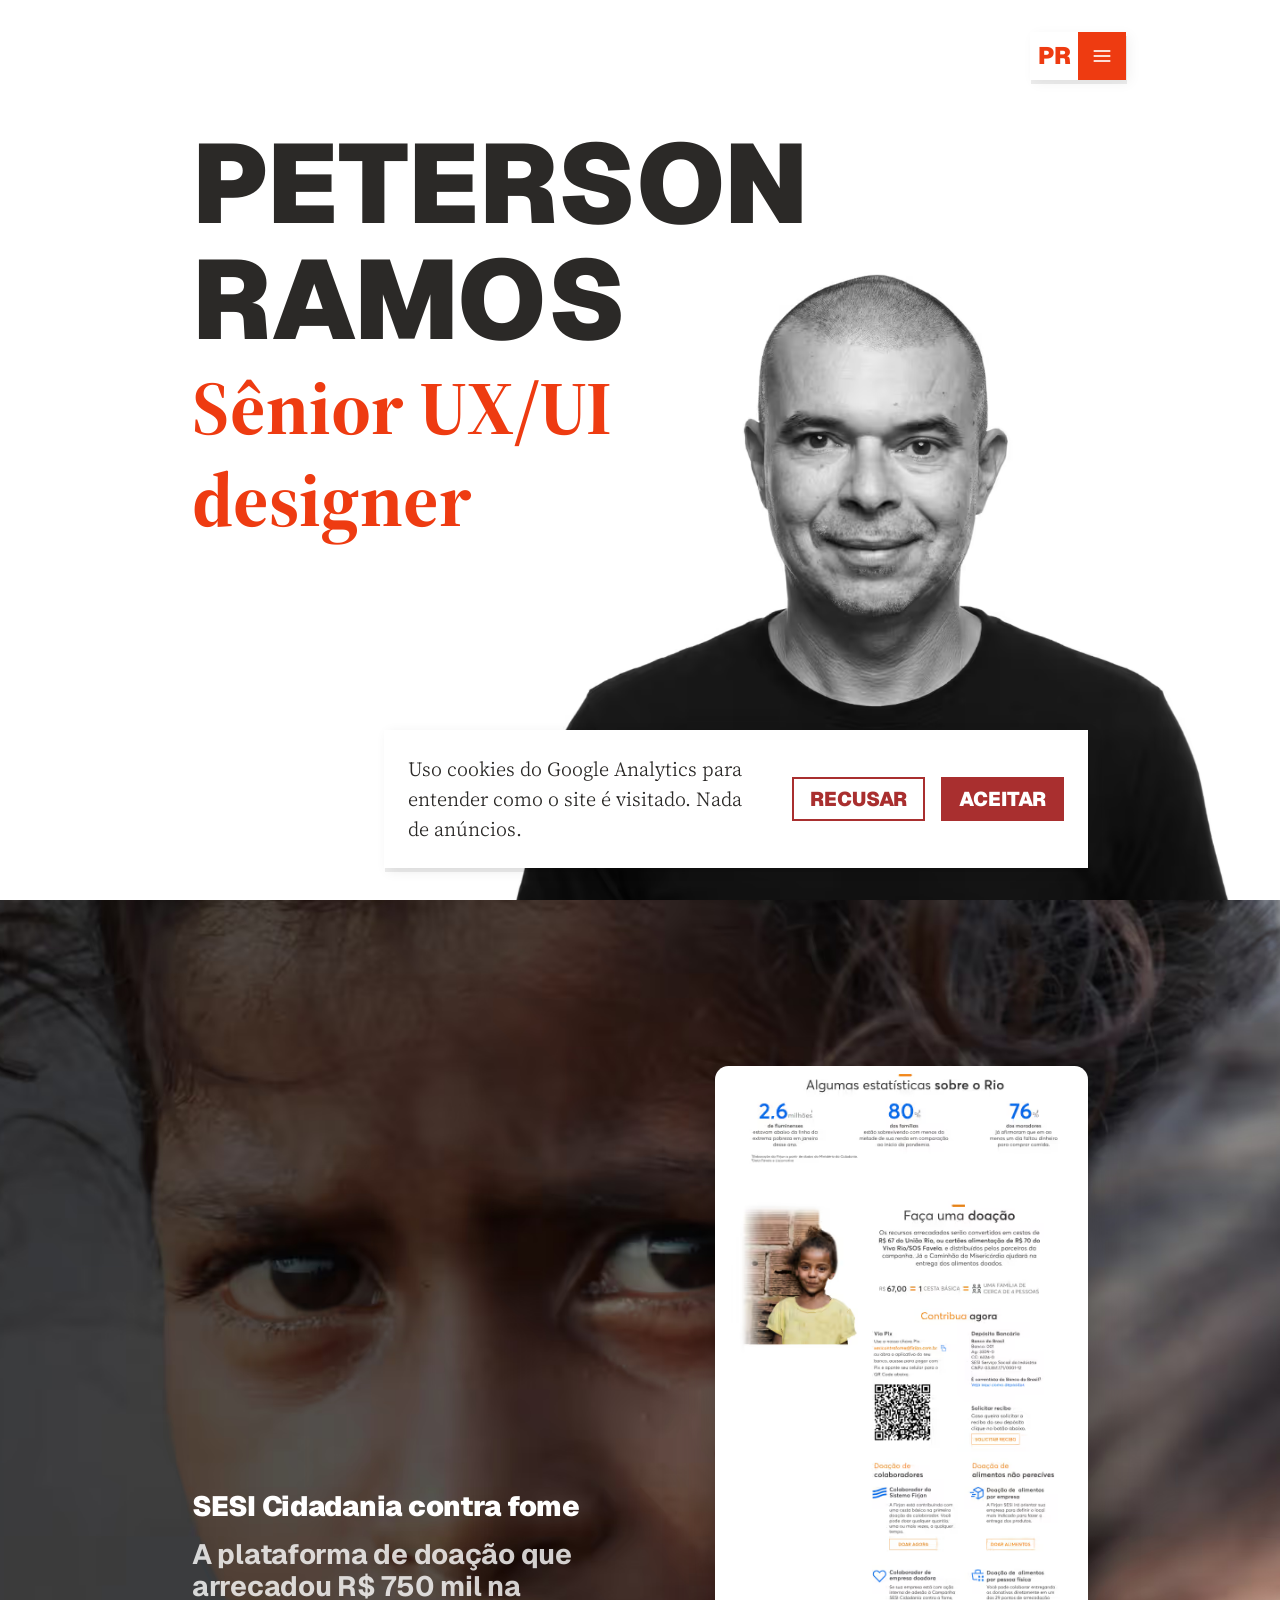
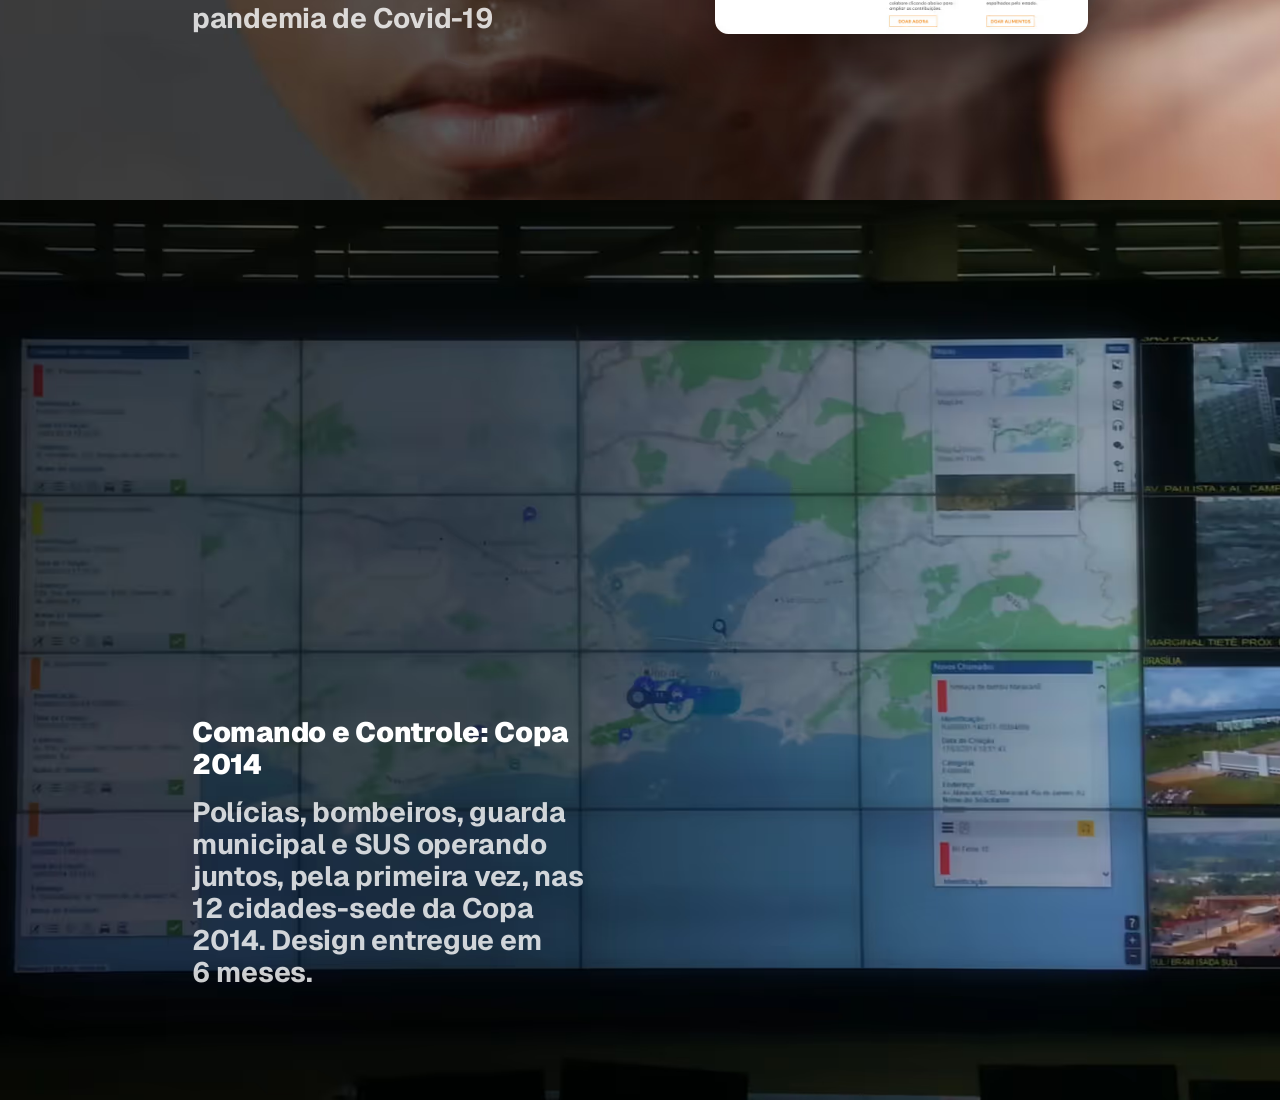
==== commit 3da60351: "Publica o site (site-v2 @ d4109dc)" ====
--- a/index.html
+++ b/index.html
@@ -1,160 +1,82 @@
-<!DOCTYPE html>
-<html lang="pt-BR">
-<head>
-  <meta charset="UTF-8">
-  <meta name="viewport" content="width=device-width, initial-scale=1.0, viewport-fit=cover">
-  <title>Peterson Ramos — Portfólio 2026</title>
-  <meta name="description" content="Portfólio de Peterson Ramos — Senior Product Designer & Project Manager.">
-  <meta name="author" content="Peterson Ramos">
-  <link rel="canonical" href="https://petersonramos.com.br/">
-  <meta property="og:type" content="website">
-  <meta property="og:title" content="Peterson Ramos — Portfólio 2026">
-  <meta property="og:description" content="Portfólio de Peterson Ramos — Senior Product Designer & Project Manager.">
-  <meta property="og:url" content="https://petersonramos.com.br/">
-  <meta property="og:image" content="https://petersonramos.com.br/portifolio/paginas/pagina-01.webp">
-  <meta name="twitter:card" content="summary_large_image">
-  <style>
-    * { box-sizing: border-box; margin: 0; padding: 0; }
-    html {
-      background: #0f0f0f;
-      -webkit-text-size-adjust: 100%;
-    }
-    body {
-      background: #0f0f0f;
-      color: #f5f5f5;
-      font-family: system-ui, -apple-system, "Segoe UI", sans-serif;
-      -webkit-font-smoothing: antialiased;
-    }
+<!DOCTYPE html><html lang="pt-BR" data-astro-cid-sckkx6r4> <head><meta charset="UTF-8"><!-- Idioma de entrada: escolha salva no menu ou, sem ela, o idioma do
+		     aparelho (PT, EN ou ES; outro qualquer → EN). Roda antes de pintar,
+		     para não piscar o idioma errado. Robôs de busca ficam na URL pedida.
+		     Fora da 404 (noindex): lá a URL não existe e o redirecionamento
+		     entraria em laço. --><script>(function(){const langConfig = "{\"current\":\"pt\",\"key\":\"pr-lang\",\"fallback\":\"en\"}";
 
-    .topbar {
-      position: sticky;
-      top: 0;
-      z-index: 10;
-      display: flex;
-      align-items: center;
-      justify-content: space-between;
-      gap: 1rem;
-      padding: 0.75rem clamp(1rem, 4vw, 2rem);
-      padding-top: max(0.75rem, env(safe-area-inset-top));
-      background: rgba(15, 15, 15, 0.82);
-      backdrop-filter: saturate(160%) blur(12px);
-      -webkit-backdrop-filter: saturate(160%) blur(12px);
-      border-bottom: 1px solid rgba(245, 245, 245, 0.1);
-    }
-    .brand {
-      font-family: Georgia, "Times New Roman", serif;
-      font-size: clamp(0.95rem, 3vw, 1.15rem);
-      letter-spacing: 0.02em;
-      white-space: nowrap;
-    }
-    .brand span {
-      display: block;
-      font-family: system-ui, -apple-system, sans-serif;
-      font-size: 0.7rem;
-      letter-spacing: 0.08em;
-      text-transform: uppercase;
-      opacity: 0.55;
-      margin-top: 0.15rem;
-    }
-    .actions { display: flex; gap: 0.5rem; flex-shrink: 0; }
-    .btn {
-      display: inline-block;
-      padding: 0.55rem 0.9rem;
-      border-radius: 999px;
-      font-size: 0.8rem;
-      letter-spacing: 0.03em;
-      text-decoration: none;
-      white-space: nowrap;
-      border: 1px solid rgba(245, 245, 245, 0.25);
-      color: #f5f5f5;
-      transition: background 0.2s, color 0.2s;
-    }
-    .btn-primary {
-      background: #f5f5f5;
-      color: #0f0f0f;
-      border-color: #f5f5f5;
-    }
-    .btn:hover { background: rgba(245, 245, 245, 0.14); }
-    .btn-primary:hover { background: #ffffff; color: #0f0f0f; }
+			(function () {
+				var c = JSON.parse(langConfig);
+				var supported = ['pt', 'en', 'es'];
+				var want = null;
+				try {
+					want = localStorage.getItem(c.key);
+				} catch (e) {}
+				if (supported.indexOf(want) < 0) {
+					// Só na entrada: vindo de outra página do site, respeita a URL
+					// (vale também para quem trocou de idioma sem storage).
+					if (document.referrer.indexOf(location.origin + '/') === 0) return;
+					if (/bot|crawl|spider|slurp|lighthouse|headless/i.test(navigator.userAgent)) return;
+					var device = ((navigator.languages && navigator.languages[0]) || navigator.language || '')
+						.slice(0, 2)
+						.toLowerCase();
+					want = supported.indexOf(device) >= 0 ? device : c.fallback;
+				}
+				if (want === c.current) return;
+				var path = location.pathname.replace(/^\/(en|es)(?=\/|$)/, '') || '/';
+				var target = want === 'pt' ? path : '/' + want + path;
+				location.replace(target + location.search + location.hash);
+			})();
+		})();</script><meta name="viewport" content="width=device-width, initial-scale=1"><script>(function(){const gtmId = "GTM-MZGNXW39";
+const consentKey = "pr-consent";
 
-    main {
-      max-width: 1120px;
-      margin: 0 auto;
-      padding: clamp(1rem, 3vw, 2rem) clamp(0.75rem, 3vw, 2rem) 3rem;
-      display: flex;
-      flex-direction: column;
-      gap: clamp(0.75rem, 2vw, 1.25rem);
-    }
-    .pagina {
-      display: block;
-      width: 100%;
-      height: auto;
-      border-radius: 6px;
-      background: #1a1a1a;
-      box-shadow: 0 8px 30px rgba(0, 0, 0, 0.45);
-    }
-
-    footer {
-      padding: 2rem clamp(1rem, 4vw, 2rem);
-      padding-bottom: max(2rem, env(safe-area-inset-bottom));
-      text-align: center;
-      font-size: 0.85rem;
-      line-height: 1.7;
-      opacity: 0.7;
-      border-top: 1px solid rgba(245, 245, 245, 0.1);
-    }
-    footer a { color: #f5f5f5; }
-  </style>
-</head>
-<body>
-  <header class="topbar">
-    <div class="brand">
-      Peterson Ramos
-      <span>Portfólio 2026</span>
-    </div>
-    <div class="actions">
-      <a class="btn" href="https://www.linkedin.com/in/petersonramos" target="_blank" rel="noopener">LinkedIn</a>
-      <a class="btn btn-primary" href="/portifolio/portifolio-peterson-2026.pdf" target="_blank" rel="noopener">PDF</a>
-    </div>
-  </header>
-
-  <main>
-    <img class="pagina" src="/portifolio/paginas/pagina-01.webp" width="1600" height="900" loading="eager" fetchpriority="high" decoding="async" alt="Portfólio Peterson Ramos 2026, página 01 de 30">
-    <img class="pagina" src="/portifolio/paginas/pagina-02.webp" width="1600" height="900" loading="lazy" decoding="async" alt="Portfólio Peterson Ramos 2026, página 02 de 30">
-    <img class="pagina" src="/portifolio/paginas/pagina-03.webp" width="1600" height="900" loading="lazy" decoding="async" alt="Portfólio Peterson Ramos 2026, página 03 de 30">
-    <img class="pagina" src="/portifolio/paginas/pagina-04.webp" width="1600" height="900" loading="lazy" decoding="async" alt="Portfólio Peterson Ramos 2026, página 04 de 30">
-    <img class="pagina" src="/portifolio/paginas/pagina-05.webp" width="1600" height="900" loading="lazy" decoding="async" alt="Portfólio Peterson Ramos 2026, página 05 de 30">
-    <img class="pagina" src="/portifolio/paginas/pagina-06.webp" width="1600" height="900" loading="lazy" decoding="async" alt="Portfólio Peterson Ramos 2026, página 06 de 30">
-    <img class="pagina" src="/portifolio/paginas/pagina-07.webp" width="1600" height="900" loading="lazy" decoding="async" alt="Portfólio Peterson Ramos 2026, página 07 de 30">
-    <img class="pagina" src="/portifolio/paginas/pagina-08.webp" width="1600" height="900" loading="lazy" decoding="async" alt="Portfólio Peterson Ramos 2026, página 08 de 30">
-    <img class="pagina" src="/portifolio/paginas/pagina-09.webp" width="1600" height="900" loading="lazy" decoding="async" alt="Portfólio Peterson Ramos 2026, página 09 de 30">
-    <img class="pagina" src="/portifolio/paginas/pagina-10.webp" width="1600" height="900" loading="lazy" decoding="async" alt="Portfólio Peterson Ramos 2026, página 10 de 30">
-    <img class="pagina" src="/portifolio/paginas/pagina-11.webp" width="1600" height="900" loading="lazy" decoding="async" alt="Portfólio Peterson Ramos 2026, página 11 de 30">
-    <img class="pagina" src="/portifolio/paginas/pagina-12.webp" width="1600" height="900" loading="lazy" decoding="async" alt="Portfólio Peterson Ramos 2026, página 12 de 30">
-    <img class="pagina" src="/portifolio/paginas/pagina-13.webp" width="1600" height="900" loading="lazy" decoding="async" alt="Portfólio Peterson Ramos 2026, página 13 de 30">
-    <img class="pagina" src="/portifolio/paginas/pagina-14.webp" width="1600" height="900" loading="lazy" decoding="async" alt="Portfólio Peterson Ramos 2026, página 14 de 30">
-    <img class="pagina" src="/portifolio/paginas/pagina-15.webp" width="1600" height="900" loading="lazy" decoding="async" alt="Portfólio Peterson Ramos 2026, página 15 de 30">
-    <img class="pagina" src="/portifolio/paginas/pagina-16.webp" width="1600" height="900" loading="lazy" decoding="async" alt="Portfólio Peterson Ramos 2026, página 16 de 30">
-    <img class="pagina" src="/portifolio/paginas/pagina-17.webp" width="1600" height="900" loading="lazy" decoding="async" alt="Portfólio Peterson Ramos 2026, página 17 de 30">
-    <img class="pagina" src="/portifolio/paginas/pagina-18.webp" width="1600" height="900" loading="lazy" decoding="async" alt="Portfólio Peterson Ramos 2026, página 18 de 30">
-    <img class="pagina" src="/portifolio/paginas/pagina-19.webp" width="1600" height="900" loading="lazy" decoding="async" alt="Portfólio Peterson Ramos 2026, página 19 de 30">
-    <img class="pagina" src="/portifolio/paginas/pagina-20.webp" width="1600" height="900" loading="lazy" decoding="async" alt="Portfólio Peterson Ramos 2026, página 20 de 30">
-    <img class="pagina" src="/portifolio/paginas/pagina-21.webp" width="1600" height="900" loading="lazy" decoding="async" alt="Portfólio Peterson Ramos 2026, página 21 de 30">
-    <img class="pagina" src="/portifolio/paginas/pagina-22.webp" width="1600" height="900" loading="lazy" decoding="async" alt="Portfólio Peterson Ramos 2026, página 22 de 30">
-    <img class="pagina" src="/portifolio/paginas/pagina-23.webp" width="1600" height="900" loading="lazy" decoding="async" alt="Portfólio Peterson Ramos 2026, página 23 de 30">
-    <img class="pagina" src="/portifolio/paginas/pagina-24.webp" width="1600" height="900" loading="lazy" decoding="async" alt="Portfólio Peterson Ramos 2026, página 24 de 30">
-    <img class="pagina" src="/portifolio/paginas/pagina-25.webp" width="1600" height="900" loading="lazy" decoding="async" alt="Portfólio Peterson Ramos 2026, página 25 de 30">
-    <img class="pagina" src="/portifolio/paginas/pagina-26.webp" width="1600" height="900" loading="lazy" decoding="async" alt="Portfólio Peterson Ramos 2026, página 26 de 30">
-    <img class="pagina" src="/portifolio/paginas/pagina-27.webp" width="1600" height="900" loading="lazy" decoding="async" alt="Portfólio Peterson Ramos 2026, página 27 de 30">
-    <img class="pagina" src="/portifolio/paginas/pagina-28.webp" width="1600" height="900" loading="lazy" decoding="async" alt="Portfólio Peterson Ramos 2026, página 28 de 30">
-    <img class="pagina" src="/portifolio/paginas/pagina-29.webp" width="1600" height="900" loading="lazy" decoding="async" alt="Portfólio Peterson Ramos 2026, página 29 de 30">
-    <img class="pagina" src="/portifolio/paginas/pagina-30.webp" width="1600" height="900" loading="lazy" decoding="async" alt="Portfólio Peterson Ramos 2026, página 30 de 30">
-  </main>
-
-  <footer>
-    <p>Peterson Ramos, Senior Product Designer &amp; Project Manager.</p>
-    <p><a href="mailto:petersondrs@gmail.com">petersondrs@gmail.com</a> · <a href="https://www.linkedin.com/in/petersonramos" target="_blank" rel="noopener">linkedin.com/in/petersonramos</a></p>
-    <p><a href="/portifolio/portifolio-peterson-2026.pdf" target="_blank" rel="noopener">Baixar o portfólio em PDF</a></p>
-  </footer>
-</body>
-</html>
+			window.dataLayer = window.dataLayer || [];
+			function gtag() {
+				dataLayer.push(arguments);
+			}
+			window.gtag = gtag;
+			var granted = false;
+			try {
+				granted = localStorage.getItem(consentKey) === 'granted';
+			} catch (e) {}
+			gtag('consent', 'default', {
+				ad_storage: 'denied',
+				ad_user_data: 'denied',
+				ad_personalization: 'denied',
+				analytics_storage: granted ? 'granted' : 'denied',
+				wait_for_update: 500,
+			});
+			// Snippet oficial do GTM.
+			(function (w, d, s, l, i) {
+				w[l] = w[l] || [];
+				w[l].push({ 'gtm.start': new Date().getTime(), event: 'gtm.js' });
+				var f = d.getElementsByTagName(s)[0],
+					j = d.createElement(s),
+					dl = l != 'dataLayer' ? '&l=' + l : '';
+				j.async = true;
+				j.src = 'https://www.googletagmanager.com/gtm.js?id=' + i + dl;
+				f.parentNode.insertBefore(j, f);
+			})(window, document, 'script', 'dataLayer', gtmId);
+		})();</script><link rel="icon" href="/favicon.ico" sizes="32x32"><link rel="icon" type="image/svg+xml" href="/favicon.svg"><link rel="apple-touch-icon" href="/apple-touch-icon.png"><meta name="generator" content="Astro v6.4.8"><title>Peterson Ramos | Sênior UX/UI Designer · Portfólio</title><meta name="description" content="Portfólio de Peterson Ramos, Sênior UX/UI Designer: design de produto, Design System, UX Research e front-end para fintech, SaaS e ambientes regulados."><link rel="canonical" href="https://petersonramos.com.br/"><link rel="alternate" hreflang="pt-BR" href="https://petersonramos.com.br/"><link rel="alternate" hreflang="en-US" href="https://petersonramos.com.br/en/"><link rel="alternate" hreflang="es-419" href="https://petersonramos.com.br/es/"><link rel="alternate" hreflang="x-default" href="https://petersonramos.com.br/en/"><meta property="og:type" content="website"><meta property="og:site_name" content="Peterson Ramos"><meta property="og:locale" content="pt_BR"><meta property="og:title" content="Peterson Ramos | Sênior UX/UI Designer · Portfólio"><meta property="og:description" content="Portfólio de Peterson Ramos, Sênior UX/UI Designer: design de produto, Design System, UX Research e front-end para fintech, SaaS e ambientes regulados."><meta property="og:url" content="https://petersonramos.com.br/"><meta property="og:image" content="https://petersonramos.com.br/_astro/peterson-ramos-site-image-pt.Bibpddci_Z1VbihT.jpg"><meta property="og:image:width" content="1200"><meta property="og:image:height" content="630"><meta property="og:image:alt" content="Peterson Ramos, Sênior UX/UI Designer"><meta name="twitter:card" content="summary_large_image"><script type="application/ld+json">{"@context":"https://schema.org","@type":"Person","name":"Peterson Ramos","jobTitle":"Sênior UX/UI Designer","email":"mailto:petersondrs@gmail.com","sameAs":["https://www.linkedin.com/in/petersonramos"],"knowsAbout":["UX Design","UI Design","Design de produto","Design System","UX Research","Arquitetura da informação","Prototipação","Usabilidade","Acessibilidade (WCAG)","Interação Humano-Computador","Figma","Front-end","DesignOps","Service Design","Discovery de produto","IA generativa aplicada ao design","Fintech","SaaS","B2B"],"alumniOf":{"@type":"CollegeOrUniversity","name":"PUC-Rio"},"inLanguage":"pt-BR","url":"https://petersonramos.com.br/"}</script><link rel="preconnect" href="https://fonts.googleapis.com"><link rel="preconnect" href="https://fonts.gstatic.com" crossorigin><link href="https://fonts.googleapis.com/css2?family=Geist:wght@500..900&family=Source+Serif+4:opsz,wght@8..60,350..700&display=swap" rel="stylesheet"><style>html.lenis,html.lenis body{height:auto}.lenis:not(.lenis-autoToggle).lenis-stopped{overflow:clip}.lenis [data-lenis-prevent],.lenis [data-lenis-prevent-wheel],.lenis [data-lenis-prevent-touch],.lenis [data-lenis-prevent-vertical],.lenis [data-lenis-prevent-horizontal]{overscroll-behavior:contain}.lenis.lenis-smooth iframe{pointer-events:none}.lenis.lenis-autoToggle{transition-property:overflow;transition-duration:1ms;transition-behavior:allow-discrete}
+.case-button[data-astro-cid-5yl5xskq]{position:relative;display:inline-flex;align-items:center;font-family:var(--pr-font-display);font-weight:700;font-size:calc(var(--pr-heading-h5-size) * .75);line-height:1;text-transform:uppercase;white-space:nowrap}.case-button[data-astro-cid-5yl5xskq] .link-marker,.case-button[data-astro-cid-5yl5xskq] .link-marker-fill-text{padding:.5rem 1rem}.case-button[data-astro-cid-5yl5xskq] .link-marker{margin:0}.case-cursor[data-astro-cid-zuo2wnby]{display:none;position:fixed;top:0;left:0;z-index:80;pointer-events:none;opacity:0;visibility:hidden;will-change:transform;transition:opacity 80ms ease}html[data-case-cursor-ready] .case-cursor[data-astro-cid-zuo2wnby]{display:block}.case-cursor[data-astro-cid-zuo2wnby].is-on{opacity:1;visibility:visible}@media(prefers-reduced-motion:reduce){.case-cursor[data-astro-cid-zuo2wnby]{transition:none}}html[data-case-cursor-ready] [data-case-hero]{cursor:pointer}html[data-case-cursor-ready] [data-case-hero] .case-highlight__btn{display:none}html[data-case-cursor-ready] [data-case-hero]:focus-visible .case-highlight__btn{display:block}.case-highlight__device[data-astro-cid-ecgrnnyh]{width:min(100%,calc((100svh - 2 * var(--pr-home-case-padding-y) - 14rem) * var(--device-ratio)))}@media(min-width:48rem){.case-highlight__device[data-astro-cid-ecgrnnyh]{width:min(90.52%,calc((100svh - 2 * var(--pr-home-case-padding-y)) * var(--device-ratio)))}}.case-highlight__btn[data-astro-cid-ecgrnnyh]{position:absolute;z-index:1;left:50%;top:42%;translate:-50% -50%}.case-highlight[data-astro-cid-ecgrnnyh]:focus-visible{outline:none}.case-highlight[data-astro-cid-ecgrnnyh]:focus-visible:after{content:"";position:absolute;inset:.75rem;z-index:2;border:4px solid var(--pr-gray-0);pointer-events:none}@media(prefers-reduced-motion:no-preference){@supports (animation-timeline: view()){.case-highlight[data-astro-cid-ecgrnnyh]{view-timeline:--home-case block}.case-highlight__copy[data-astro-cid-ecgrnnyh]{animation:home-case-copy linear both;animation-timeline:--home-case;animation-range:cover;will-change:translate}}}@keyframes home-case-copy{0%{translate:0 6svh}to{translate:0 -6svh}}.hero-photo[data-astro-cid-pgpo2ev5]{position:relative;flex:1;min-height:0;margin:var(--pr-space-lg) calc(-1 * var(--pr-page-padding-x)) 0}.hero-photo[data-astro-cid-pgpo2ev5] img[data-astro-cid-pgpo2ev5]{top:max(0px,100% - 100vw * .854);left:50%;width:100%;translate:-50% 0}@media(min-width:75rem),(min-width:48rem)and (orientation:landscape){.hero-copy[data-astro-cid-pgpo2ev5],.hero-photo[data-astro-cid-pgpo2ev5]{--hero-photo-top: calc( var(--pr-page-padding-top) + var(--pr-nav-size) + var(--pr-page-title-gap) )}.hero-copy[data-astro-cid-pgpo2ev5]{translate:0 max(calc(.11 * (100svh - var(--hero-photo-top)) - var(--pr-hero-name-line-height)),calc(-1 * (var(--pr-page-title-gap) - .5rem)))}.hero-photo[data-astro-cid-pgpo2ev5]{position:absolute;inset:var(--hero-photo-top) 0 0 calc(var(--pr-page-padding-x) + (100% - 2 * var(--pr-page-padding-x)) * .28);margin:0}.hero-photo[data-astro-cid-pgpo2ev5] img[data-astro-cid-pgpo2ev5]{top:auto;bottom:0;left:auto;right:clamp(1.5rem,3vw,3rem);width:auto;max-width:min(calc(var(--pr-hero-photo-width) * .8),100%);max-height:100%;translate:none}}@media(min-width:75rem){.hero-photo[data-astro-cid-pgpo2ev5] img[data-astro-cid-pgpo2ev5]{translate:0 2.1875rem}}
+</style><link rel="stylesheet" href="/_astro/Layout.BeTy4W3s.css"><link rel="stylesheet" href="/_astro/NavMenu.BUhfsTg2.css"></head> <body data-astro-cid-sckkx6r4> <noscript> <iframe src="https://www.googletagmanager.com/ns.html?id=GTM-MZGNXW39" height="0" width="0" style="display:none;visibility:hidden" title="Google Tag Manager" data-astro-cid-sckkx6r4></iframe> </noscript> <a href="#conteudo" class="skip-link" data-astro-cid-sckkx6r4>Pular para o conteúdo</a>  <main id="conteudo"> <section data-snap="start" class="relative flex min-h-svh flex-col overflow-hidden px-page-x pt-page-top" data-astro-cid-pgpo2ev5> <div class="flex h-nav box-content justify-end pb-title-gap" data-astro-cid-pgpo2ev5> <nav class="nav-fixed group flex items-center gap-md" aria-label="Menu principal" data-nav data-label-open="Abrir menu" data-label-close="Fechar menu" data-label-copied="Copiado" data-label-email-copied="E-mail copiado" data-lang-key="pr-lang" data-astro-cid-hviy6i6g>  <!-- Barra + painéis do menu (o Voltar fica de fora). --> <div class="relative shrink-0" data-nav-menu data-astro-cid-hviy6i6g> <div class="flex shadow-nav" data-astro-cid-hviy6i6g> <a href="/" class="flex size-nav items-center justify-center font-display font-black uppercase text-nav text-accent bg-gray-0 hover:bg-brand-light focus-visible:outline-2 focus-visible:-outline-offset-2 focus-visible:outline-brand-dark" aria-label="Peterson Ramos, início" data-astro-cid-hviy6i6g>
+PR
+</a> <div id="nav-menu-links" class="nav-links" data-astro-cid-hviy6i6g> <ul class="m-0 flex min-w-0 list-none overflow-hidden whitespace-nowrap p-0" data-astro-cid-hviy6i6g> <li data-astro-cid-hviy6i6g> <a href="/sobre/" class="flex h-nav items-center px-nav-label-padding font-display font-black uppercase text-nav-label text-ink-inverted transition-colors bg-accent hover:bg-brand-dark focus-visible:outline-2 focus-visible:-outline-offset-2 focus-visible:outline-brand-dark" data-astro-cid-hviy6i6g> <span class="nav-label" data-astro-cid-hviy6i6g>Sobre</span> </a> </li> <li data-astro-cid-hviy6i6g> <button type="button" class="flex h-nav cursor-pointer items-center border-0 px-nav-label-padding font-display font-black uppercase text-nav-label text-ink-inverted transition-colors bg-accent hover:bg-brand-dark focus-visible:outline-2 focus-visible:-outline-offset-2 focus-visible:outline-brand-dark aria-expanded:bg-brand-dark" aria-expanded="false" aria-controls="nav-contact" data-contact-toggle data-astro-cid-hviy6i6g> <span class="nav-label" data-astro-cid-hviy6i6g>Contato</span> </button> </li> <li data-astro-cid-hviy6i6g> <button type="button" class="flex size-nav cursor-pointer items-center justify-center border-0 p-0 font-display font-black uppercase text-nav-label text-ink-inverted transition-colors bg-accent hover:bg-brand-dark focus-visible:outline-2 focus-visible:-outline-offset-2 focus-visible:outline-brand-dark aria-expanded:bg-brand-dark" aria-expanded="false" aria-controls="nav-lang" aria-label="Idioma: Português" data-lang-toggle data-astro-cid-hviy6i6g> <span class="nav-label" data-astro-cid-hviy6i6g>pt</span> </button> </li> </ul> </div> <button type="button" class="flex size-nav cursor-pointer items-center justify-center border-0 p-0 text-ink-inverted transition-colors duration-300 bg-accent hover:bg-brand-dark focus-visible:outline-2 focus-visible:-outline-offset-2 focus-visible:outline-brand-dark group-data-open:bg-gray-0 group-data-open:text-accent group-data-open:hover:bg-brand-light" aria-expanded="false" aria-controls="nav-menu-links" aria-label="Abrir menu" data-nav-toggle data-astro-cid-hviy6i6g> <!-- Hambúrguer que vira X (Figma: icon/bars → icon/close, traço 2) --> <svg class="block size-nav-icon" viewBox="0 0 24 24" fill="none" stroke="currentColor" stroke-width="2" stroke-linecap="square" aria-hidden="true" data-astro-cid-hviy6i6g> <path class="nav-bar nav-bar-top" d="M3 6H21" data-astro-cid-hviy6i6g></path> <path class="nav-bar nav-bar-mid" d="M3 12H21" data-astro-cid-hviy6i6g></path> <path class="nav-bar nav-bar-bot" d="M3 18H21" data-astro-cid-hviy6i6g></path> </svg> </button> </div> <!-- Outros idiomas: quadrados empilhados logo abaixo do item de idioma,
+		     que é o último antes do ✕. --> <div id="nav-lang" class="nav-lang absolute top-full right-nav z-20 pt-1" data-astro-cid-hviy6i6g> <ul class="m-0 flex list-none flex-col p-0 shadow-nav" data-astro-cid-hviy6i6g> <li data-astro-cid-hviy6i6g> <a href="/en/" hreflang="en" lang="en" aria-label="English" data-lang-choice="en" class="flex size-nav items-center justify-center font-display font-black uppercase text-nav-label text-ink-inverted transition-colors bg-accent hover:bg-brand-dark focus-visible:outline-2 focus-visible:-outline-offset-2 focus-visible:outline-brand-dark" data-astro-cid-hviy6i6g> en </a> </li><li data-astro-cid-hviy6i6g> <a href="/es/" hreflang="es" lang="es" aria-label="Español" data-lang-choice="es" class="flex size-nav items-center justify-center font-display font-black uppercase text-nav-label text-ink-inverted transition-colors bg-accent hover:bg-brand-dark focus-visible:outline-2 focus-visible:-outline-offset-2 focus-visible:outline-brand-dark" data-astro-cid-hviy6i6g> es </a> </li> </ul> </div> <!-- Painel de contato, alinhado à direita do item Contato (recua o idioma e
+		     o ✕, ver .nav-contact). O pt-1 transparente afasta o painel da barra. --> <div id="nav-contact" class="nav-contact absolute top-full z-20 pt-1" data-astro-cid-hviy6i6g> <div class="flex w-nav-panel flex-col bg-accent p-nav-panel-padding shadow-nav" data-astro-cid-hviy6i6g> <div class="flex h-nav-item items-center gap-sm" data-astro-cid-hviy6i6g> <a href="mailto:petersondrs@gmail.com" class="nav-contact-row min-w-0 flex-1 focus-visible:outline-2 focus-visible:outline-offset-2 focus-visible:outline-gray-0" data-astro-cid-hviy6i6g> <svg width="24" height="24" viewBox="0 0 24 24" fill="none" class="size-nav-item-icon shrink-0" aria-hidden="true" data-astro-cid-hviy6i6g="true">
+<g id="icon/envelope">
+<path id="shape" d="M3 6L12 13L21 6M3 5H21V19H3V5Z" stroke-width="2" stroke-linecap="square" stroke="currentColor" />
+</g>
+</svg> <span class="nav-email" data-email-text data-astro-cid-hviy6i6g>petersondrs@gmail.com</span> </a> <button type="button" class="flex cursor-pointer border-0 bg-transparent p-0 text-ink-inverted hover:opacity-80 focus-visible:outline-2 focus-visible:outline-offset-2 focus-visible:outline-gray-0" aria-label="Copiar e-mail" data-copy-email="petersondrs@gmail.com" data-astro-cid-hviy6i6g> <svg width="24" height="24" viewBox="0 0 24 24" fill="none" class="size-nav-item-icon" aria-hidden="true" data-astro-cid-hviy6i6g="true">
+<g id="icon/copy">
+<path id="shape" d="M16 8V3H3V16H8M8 8H21V21H8V8Z" stroke-width="2" stroke-linecap="square" stroke="currentColor" />
+</g>
+</svg> </button> </div> <a href="https://www.linkedin.com/in/petersonramos" target="_blank" rel="noopener noreferrer" class="nav-contact-row h-nav-item focus-visible:outline-2 focus-visible:outline-offset-2 focus-visible:outline-gray-0" data-astro-cid-hviy6i6g> <svg width="24" height="24" viewBox="0 0 24 24" fill="none" class="size-nav-item-icon shrink-0" aria-hidden="true" data-astro-cid-hviy6i6g="true">
+<g id="icon/external-link">
+<path id="shape" d="M20 10V4H14M20 4L11 13M18 14V20H4V6H10" stroke-width="2" stroke-linecap="square" stroke="currentColor" />
+</g>
+</svg> <span data-astro-cid-hviy6i6g>LinkedIn</span> </a>  <button type="button" class="nav-contact-row h-nav-item cursor-pointer border-0 bg-transparent p-0 text-left focus-visible:outline-2 focus-visible:outline-offset-2 focus-visible:outline-gray-0" data-cookie-reopen data-astro-cid-hviy6i6g> <svg width="24" height="24" viewBox="0 0 24 24" fill="none" class="size-nav-item-icon shrink-0" aria-hidden="true" data-astro-cid-hviy6i6g="true">
+<g id="icon/cookie">
+<path id="shape" d="M20.5 12.5A8.5 8.5 0 1 1 11.5 3.5A3 3 0 0 0 15 7.5A3 3 0 0 0 20.5 12.5Z" stroke-width="2" stroke-linecap="square" stroke="currentColor" />
+<path id="chips" d="M8.5 10.5H8.51M12 14H12.01M8.5 16H8.51" stroke-width="2.5" stroke-linecap="square" stroke="currentColor" />
+</g>
+</svg> <span data-astro-cid-hviy6i6g>Cookies</span> </button> <span class="sr-only" aria-live="polite" data-copy-status data-astro-cid-hviy6i6g></span> </div> </div> </div> </nav> <script type="module">const m=document.querySelector(".progressive-blur"),h=document.querySelectorAll("[data-nav]");if(h.length){const s=document.querySelectorAll('[data-nav-tone="dark"]'),o=()=>{h.forEach(a=>{const c=a.querySelector(".nav-back");if(!c)return;const i=c.getBoundingClientRect(),n=i.top+i.height/2,u=[...s].some(g=>{const p=g.getBoundingClientRect();return p.top<=n&&p.bottom>=n&&p.left<=i.right&&p.right>=i.left});a.toggleAttribute("data-tone-dark",u)})};addEventListener("resize",o),o();let r=scrollY,d=!1;const f=()=>{d=!1;const a=Math.max(0,scrollY),c=a-r;if(o(),Math.abs(c)<6&&a>80)return;h.forEach(n=>{const u=n.hasAttribute("data-open")||!!n.querySelector(":focus-visible"),g=a>80&&c>0&&!u;n.toggleAttribute("data-nav-hidden",g)});const i=[...h].some(n=>!n.hasAttribute("data-nav-hidden"));m?.classList.toggle("is-hidden",a<=80||!i),r=a};addEventListener("scroll",()=>{d||(d=!0,requestAnimationFrame(f))},{passive:!0}),h.forEach(a=>a.addEventListener("focusin",()=>{a.removeAttribute("data-nav-hidden"),m?.classList.toggle("is-hidden",scrollY<=80)}))}h.forEach(t=>{const l=t.querySelector("[data-nav-toggle]");if(!l)return;const s=t.querySelector("[data-contact-toggle]"),o=e=>{t.toggleAttribute("data-contact-open",e),s?.setAttribute("aria-expanded",String(e))},r=()=>t.hasAttribute("data-contact-open"),d=t.querySelector("[data-lang-toggle]"),f=e=>{t.toggleAttribute("data-lang-open",e),d?.setAttribute("aria-expanded",String(e))},a=()=>t.hasAttribute("data-lang-open"),c=e=>{t.toggleAttribute("data-open",e),l.setAttribute("aria-expanded",String(e)),l.setAttribute("aria-label",(e?t.dataset.labelClose:t.dataset.labelOpen)??""),e||(o(!1),f(!1))},i=()=>t.hasAttribute("data-open");s?.addEventListener("click",()=>{f(!1),o(!r())}),d?.addEventListener("click",()=>{o(!1),f(!a())}),t.querySelectorAll("[data-lang-choice]").forEach(e=>{e.addEventListener("click",()=>{try{localStorage.setItem(t.dataset.langKey??"",e.dataset.langChoice??"")}catch{}})});const n=t.querySelector("[data-copy-email]"),u=t.querySelector("[data-email-text]"),g=t.querySelector("[data-copy-status]");let p;n?.addEventListener("click",async()=>{const e=n.dataset.copyEmail??"";try{await navigator.clipboard.writeText(e)}catch{return}u&&(u.textContent=t.dataset.labelCopied??""),g&&(g.textContent=t.dataset.labelEmailCopied??""),window.clearTimeout(p),p=window.setTimeout(()=>{u&&(u.textContent=e),g&&(g.textContent="")},1500)}),l.addEventListener("click",()=>c(!i())),t.querySelector("[data-cookie-reopen]")?.addEventListener("click",()=>{c(!1),dispatchEvent(new Event("pr:cookies-open"))}),document.addEventListener("click",e=>{i()&&!t.contains(e.target)&&c(!1)}),document.addEventListener("keydown",e=>{e.key==="Escape"&&(a()?(f(!1),d?.focus()):r()?(o(!1),s?.focus()):i()&&(c(!1),l.focus()))})});const b=document.querySelector("[data-nav-back]");b?.addEventListener("click",t=>{const l=r=>r.replace(/\/$/,"")||"/",s=location.pathname.match(/\/cases\/([^/]+)/)?.[1];let o=!1;try{const r=new URL(document.referrer),d=JSON.parse(sessionStorage.getItem("home-return")||"null");o=r.origin===location.origin&&l(r.pathname)===l(b.pathname)&&!!s&&d?.slug===s}catch{}if(o&&history.length>1){t.preventDefault(),history.back();return}try{s&&sessionStorage.setItem("home-return",JSON.stringify({slug:s,pending:!0}))}catch{}});</script> </div> <div class="hero-copy relative z-10 flex flex-col gap-hero-stack whitespace-nowrap" data-astro-cid-pgpo2ev5> <h1 class="m-0 font-display font-black uppercase text-hero-name text-ink" data-astro-cid-pgpo2ev5> <span class="block" data-astro-cid-pgpo2ev5>Peterson</span> <span class="block" data-astro-cid-pgpo2ev5>Ramos</span> </h1> <p class="m-0 font-body font-bold text-hero-role text-accent" data-astro-cid-pgpo2ev5> <span class="block" data-astro-cid-pgpo2ev5>Sênior UX/UI</span> <span class="block" data-astro-cid-pgpo2ev5>designer</span> </p> </div> <div class="hero-photo" data-astro-cid-pgpo2ev5> <picture data-astro-cid-pgpo2ev5> <source type="image/avif" srcset="/_astro/peterson-hero.BTU0qnbd_obV15.avif 256w, /_astro/peterson-hero.BTU0qnbd_2kyyma.avif 512w, /_astro/peterson-hero.BTU0qnbd_Z42Rgj.avif 768w, /_astro/peterson-hero.BTU0qnbd_rY1mQ.avif 1024w" sizes="(min-width: 150rem) 1480px, (min-width: 112.5rem) 1110px, (min-width: 75rem) 835px, 100vw" width="1024" height="1024" data-astro-cid-pgpo2ev5><source type="image/webp" srcset="/_astro/peterson-hero.BTU0qnbd_Z2ayivB.webp 256w, /_astro/peterson-hero.BTU0qnbd_ZebFaw.webp 512w, /_astro/peterson-hero.BTU0qnbd_2ro20V.webp 768w, /_astro/peterson-hero.BTU0qnbd_2iihej.webp 1024w" sizes="(min-width: 150rem) 1480px, (min-width: 112.5rem) 1110px, (min-width: 75rem) 835px, 100vw" width="1024" height="1024" data-astro-cid-pgpo2ev5> <img src="/_astro/peterson-hero.BTU0qnbd_2iihej.webp" alt="Retrato de Peterson Ramos" width="1024" height="1024" loading="eager" fetchpriority="high" decoding="async" class="absolute block h-auto max-w-none" data-astro-cid-pgpo2ev5> </picture> </div> </section> <section aria-label="Cases" class="flex flex-col"> <a href="/cases/sesi-cidadania/" class="case-highlight group relative block overflow-hidden bg-gray-200 no-underline" data-case-hero data-snap="center" data-case-slug="sesi-cidadania" aria-label="Ver case: SESI Cidadania contra fome" data-astro-cid-ecgrnnyh> <picture data-astro-cid-ecgrnnyh> <source media="(max-width: 47.99rem)" type="image/avif" srcset="/_astro/hero_homepage_case_sesi_mobile_1x.BRXVBiVm_ZkIPxX.avif 480w, /_astro/hero_homepage_case_sesi_mobile_1x.BRXVBiVm_Z1vQ96G.avif 768w, /_astro/hero_homepage_case_sesi_mobile_1x.BRXVBiVm_Z1IE5Mo.avif 1152w, /_astro/hero_homepage_case_sesi_mobile_1x.BRXVBiVm_ZbG8Gi.avif 1536w" sizes="max(100vw, 52svh)" data-astro-cid-ecgrnnyh><source media="(max-width: 47.99rem)" type="image/webp" srcset="/_astro/hero_homepage_case_sesi_mobile_1x.BRXVBiVm_Z2630Bt.webp 480w, /_astro/hero_homepage_case_sesi_mobile_1x.BRXVBiVm_Z7oESa.webp 768w, /_astro/hero_homepage_case_sesi_mobile_1x.BRXVBiVm_10HAwo.webp 1152w, /_astro/hero_homepage_case_sesi_mobile_1x.BRXVBiVm_Z2wvAbr.webp 1536w" sizes="max(100vw, 52svh)" data-astro-cid-ecgrnnyh> <source type="image/avif" srcset="/_astro/hero_homepage_case_sesi_desktop_1x.lvbHO1RT_Z1nuCTC.avif 640w, /_astro/hero_homepage_case_sesi_desktop_1x.lvbHO1RT_QDEYT.avif 1280w, /_astro/hero_homepage_case_sesi_desktop_1x.lvbHO1RT_Z2vNOQt.avif 1920w, /_astro/hero_homepage_case_sesi_desktop_1x.lvbHO1RT_Z1y5UHO.avif 2560w" sizes="max(100vw, 164svh)" data-astro-cid-ecgrnnyh><source type="image/webp" srcset="/_astro/hero_homepage_case_sesi_desktop_1x.lvbHO1RT_VPiT.webp 640w, /_astro/hero_homepage_case_sesi_desktop_1x.lvbHO1RT_Z1taLuf.webp 1280w, /_astro/hero_homepage_case_sesi_desktop_1x.lvbHO1RT_1awm5X.webp 1920w, /_astro/hero_homepage_case_sesi_desktop_1x.lvbHO1RT_28fgeC.webp 2560w" sizes="max(100vw, 164svh)" data-astro-cid-ecgrnnyh> <img src="/_astro/hero_homepage_case_sesi_desktop_1x.lvbHO1RT_Z1taLuf.webp" alt="" loading="lazy" decoding="async" class="absolute inset-0 block size-full object-cover" data-astro-cid-ecgrnnyh> </picture> <div class="relative grid min-h-svh gap-y-case-gap px-page-x py-home-case-y md:grid-cols-2 md:gap-x-grid-gap md:gap-y-0 content-center" data-astro-cid-ecgrnnyh> <div class="case-highlight__copy flex flex-col justify-end gap-4 font-display text-h5 md:col-start-1 md:row-start-1 text-gray-0" data-astro-cid-ecgrnnyh> <h2 class="m-0 font-black" data-astro-cid-ecgrnnyh>SESI Cidadania contra fome</h2> <p class="m-0 font-bold opacity-80" data-astro-cid-ecgrnnyh>A plataforma de doação que arrecadou R$ 750 mil na pandemia de Covid-19</p> </div> <div class="order-first flex justify-center md:order-none md:col-start-2 md:row-start-1 md:items-center md:justify-end" data-astro-cid-ecgrnnyh> <div class="case-highlight__device relative" style="aspect-ratio: 1672 / 2546; --device-ratio: 0.6567164179104478" data-astro-cid-ecgrnnyh>  <picture class data-astro-cid-ecgrnnyh> <source type="image/avif" srcset="/_astro/hero_homepage_case_sesi_device_1x.CfBO23eU_22iDkX.avif 418w, /_astro/hero_homepage_case_sesi_device_1x.CfBO23eU_Z2cLnMz.avif 836w, /_astro/hero_homepage_case_sesi_device_1x.CfBO23eU_Z1iKCon.avif 1254w, /_astro/hero_homepage_case_sesi_device_1x.CfBO23eU_12sK4D.avif 1672w" sizes="(min-width: 150rem) calc((50vw - 20rem - 2.25rem) * 0.905), (min-width: 112.5rem) calc((50vw - 15rem - 2.25rem) * 0.905), (min-width: 75rem) calc((50vw - 12rem - 2.25rem) * 0.905), calc((50vw - 3rem - 2.25rem) * 0.905)" data-astro-cid-ecgrnnyh><source type="image/webp" srcset="/_astro/hero_homepage_case_sesi_device_1x.CfBO23eU_gYths.webp 418w, /_astro/hero_homepage_case_sesi_device_1x.CfBO23eU_ZNjTz3.webp 836w, /_astro/hero_homepage_case_sesi_device_1x.CfBO23eU_1qB3Up.webp 1254w, /_astro/hero_homepage_case_sesi_device_1x.CfBO23eU_Z1ilGpv.webp 1672w" sizes="(min-width: 150rem) calc((50vw - 20rem - 2.25rem) * 0.905), (min-width: 112.5rem) calc((50vw - 15rem - 2.25rem) * 0.905), (min-width: 75rem) calc((50vw - 12rem - 2.25rem) * 0.905), calc((50vw - 3rem - 2.25rem) * 0.905)" data-astro-cid-ecgrnnyh> <img src="/_astro/hero_homepage_case_sesi_device_1x.CfBO23eU_BvCop.webp" alt="" width="1672" height="2546" loading="lazy" decoding="async" class="absolute block max-w-none transition-transform duration-700 ease-out group-hover:scale-[1.02]" style="left:0%;top:0%;width:100%;height:100%;border-radius:3.59% / 2.36%;box-shadow:0 1.5rem 3rem rgb(0 0 0 / 0.35)" data-astro-cid-ecgrnnyh> </picture> <div class="case-highlight__btn" data-astro-cid-ecgrnnyh> <span class="case-button" aria-hidden="true" data-astro-cid-5yl5xskq> <span class="link-marker" data-astro-cid-5yl5xskq> Ver case <span class="link-marker-fill" aria-hidden="true" data-astro-cid-5yl5xskq> <span class="link-marker-fill-text" data-astro-cid-5yl5xskq>Ver case</span> </span> </span> </span> </div> </div> </div> </div> </a><a href="/cases/modulo-c4i/" class="case-highlight group relative block overflow-hidden bg-gray-200 no-underline" data-case-hero data-snap="center" data-case-slug="modulo-c4i" aria-label="Ver case: Comando e Controle: Copa 2014" data-astro-cid-ecgrnnyh> <picture data-astro-cid-ecgrnnyh> <source media="(max-width: 47.99rem)" type="image/avif" srcset="/_astro/hero_homepage_case_cicc_mobile_1x.CKw9JCnp_2voQMM.avif 480w, /_astro/hero_homepage_case_cicc_mobile_1x.CKw9JCnp_OIpTV.avif 768w, /_astro/hero_homepage_case_cicc_mobile_1x.CKw9JCnp_Ze77cq.avif 1152w, /_astro/hero_homepage_case_cicc_mobile_1x.CKw9JCnp_WTzFl.avif 1536w" sizes="max(100vw, 53svh)" data-astro-cid-ecgrnnyh><source media="(max-width: 47.99rem)" type="image/webp" srcset="/_astro/hero_homepage_case_cicc_mobile_1x.CKw9JCnp_K5GJh.webp 480w, /_astro/hero_homepage_case_cicc_mobile_1x.CKw9JCnp_2eaT8s.webp 768w, /_astro/hero_homepage_case_cicc_mobile_1x.CKw9JCnp_2vfz7m.webp 1152w, /_astro/hero_homepage_case_cicc_mobile_1x.CKw9JCnp_Z1mTQNN.webp 1536w" sizes="max(100vw, 53svh)" data-astro-cid-ecgrnnyh> <source type="image/avif" srcset="/_astro/hero_homepage_case_cicc_desktop_1x.7UzM-Zyy_Z1o5Ga1.avif 640w, /_astro/hero_homepage_case_cicc_desktop_1x.7UzM-Zyy_UbOlh.avif 1280w, /_astro/hero_homepage_case_cicc_desktop_1x.7UzM-Zyy_Z1QmH7F.avif 1920w" sizes="max(100vw, 166svh)" data-astro-cid-ecgrnnyh><source type="image/webp" srcset="/_astro/hero_homepage_case_cicc_desktop_1x.7UzM-Zyy_lM3v.webp 640w, /_astro/hero_homepage_case_cicc_desktop_1x.7UzM-Zyy_Z1pCC8R.webp 1280w, /_astro/hero_homepage_case_cicc_desktop_1x.7UzM-Zyy_1OXtOL.webp 1920w" sizes="max(100vw, 166svh)" data-astro-cid-ecgrnnyh> <img src="/_astro/hero_homepage_case_cicc_desktop_1x.7UzM-Zyy_Z1pCC8R.webp" alt="" loading="lazy" decoding="async" class="absolute inset-0 block size-full object-cover transition-transform duration-700 ease-out group-hover:scale-[1.02]" data-astro-cid-ecgrnnyh> </picture> <div class="relative grid min-h-svh gap-y-case-gap px-page-x py-home-case-y md:grid-cols-2 md:gap-x-grid-gap md:gap-y-0 content-end" data-astro-cid-ecgrnnyh> <div class="case-highlight__copy flex flex-col justify-end gap-4 font-display text-h5 md:col-start-1 md:row-start-1 text-gray-0" data-astro-cid-ecgrnnyh> <h2 class="m-0 font-black" data-astro-cid-ecgrnnyh>Comando e Controle: Copa 2014</h2> <p class="m-0 font-bold opacity-80" data-astro-cid-ecgrnnyh>Polícias, bombeiros, guarda municipal e SUS operando juntos, pela primeira vez, nas 12 cidades-sede da Copa 2014. Design entregue em 6 meses.</p> </div> <div class="case-highlight__btn" data-astro-cid-ecgrnnyh> <span class="case-button" aria-hidden="true" data-astro-cid-5yl5xskq> <span class="link-marker" data-astro-cid-5yl5xskq> Ver case <span class="link-marker-fill" aria-hidden="true" data-astro-cid-5yl5xskq> <span class="link-marker-fill-text" data-astro-cid-5yl5xskq>Ver case</span> </span> </span> </span> </div> </div> </a> </section> </main> <div class="case-cursor" data-case-cursor aria-hidden="true" data-astro-cid-zuo2wnby> <span class="case-button" aria-hidden="true" data-astro-cid-5yl5xskq> <span class="link-marker" data-astro-cid-5yl5xskq> Ver case <span class="link-marker-fill" aria-hidden="true" data-astro-cid-5yl5xskq> <span class="link-marker-fill-text" data-astro-cid-5yl5xskq>Ver case</span> </span> </span> </span> </div> <script type="module">const a=document.querySelector("[data-case-cursor]"),p=document.querySelectorAll("[data-case-hero]"),E=window.matchMedia("(hover: hover) and (pointer: fine)");if(a&&p.length&&E.matches){document.documentElement.dataset.caseCursorReady="";const m=2,f=2;let n=0,r=0,t=!1,c=!1;const i=e=>e.pointerType==="touch",o=e=>e instanceof Element?e.closest("[data-case-hero]"):null,d=()=>{a.style.transform=`translate(${n+m}px, ${r+f}px)`},h=()=>{c=!1,d()},u=(e,s)=>{n=e,r=s,c||(c=!0,requestAnimationFrame(h))},v=(e,s)=>{if(n=e,r=s,!t){t=!0,d(),a.classList.add("is-on");return}u(e,s)},l=()=>{t&&(t=!1,a.classList.remove("is-on"))};document.addEventListener("pointerover",e=>{i(e)||!o(e.target)||v(e.clientX,e.clientY)}),document.addEventListener("pointermove",e=>{!t||i(e)||!o(e.target)||u(e.clientX,e.clientY)},{passive:!0}),document.addEventListener("pointerout",e=>{!o(e.target)||o(e.relatedTarget)||l()}),addEventListener("scroll",()=>{if(!t)return;document.elementFromPoint(n,r)?.closest("[data-case-hero]")||l()},{passive:!0})}</script> <script type="module">const t="home-return",o=()=>{try{return JSON.parse(sessionStorage.getItem(t)||"null")}catch{return null}},s=o();try{sessionStorage.removeItem(t)}catch{}const n=performance.getEntriesByType("navigation")[0],c=n?.type==="back_forward",a=s&&document.querySelector(`[data-case-slug="${CSS.escape(s.slug)}"]`);a&&(c||s.pending)&&("scrollRestoration"in history&&(history.scrollRestoration="manual"),a.scrollIntoView({block:"center",behavior:"instant"}));document.querySelectorAll("[data-case-slug]").forEach(e=>{e.addEventListener("click",()=>{try{sessionStorage.setItem(t,JSON.stringify({slug:e.dataset.caseSlug}))}catch{}})});addEventListener("pageshow",e=>{if(!e.persisted)return;const r=o();try{sessionStorage.removeItem(t)}catch{}(r&&document.querySelector(`[data-case-slug="${CSS.escape(r.slug)}"]`))?.scrollIntoView({block:"center",behavior:"instant"})});</script> <script type="module" src="/_astro/SmoothScroll.astro_astro_type_script_index_0_lang.VuBtUxyv.js"></script>  <div class="progressive-blur is-hidden" aria-hidden="true" data-astro-cid-kimymvsu> <div class="progressive-blur__layer is--1" data-astro-cid-kimymvsu></div> <div class="progressive-blur__layer is--2" data-astro-cid-kimymvsu></div> <div class="progressive-blur__layer is--3" data-astro-cid-kimymvsu></div> </div> <section class="cookie-banner" aria-label="Aviso de cookies" data-cookie-banner data-consent-key="pr-consent" hidden data-astro-cid-fzbxxtek><p class="m-0 font-body text-body-sm text-ink" data-astro-cid-fzbxxtek>Uso cookies do Google Analytics para entender como o site é visitado. Nada de anúncios.</p><div class="flex shrink-0 gap-sm" data-astro-cid-fzbxxtek><button type="button" class="cookie-btn cookie-btn--ghost" data-consent="denied" data-astro-cid-fzbxxtek>Recusar</button><button type="button" class="cookie-btn cookie-btn--primary" data-consent="granted" data-astro-cid-fzbxxtek>Aceitar</button></div></section><script type="module">const e=document.querySelector("[data-cookie-banner]");if(e){const n=e.dataset.consentKey??"";let t=null;try{t=localStorage.getItem(n)}catch{}t!=="granted"&&t!=="denied"&&(e.hidden=!1),e.querySelectorAll("[data-consent]").forEach(a=>{a.addEventListener("click",()=>{const c=a.dataset.consent;try{localStorage.setItem(n,c)}catch{}window.gtag?.("consent","update",{analytics_storage:c}),e.hidden=!0})}),addEventListener("pr:cookies-open",()=>{e.hidden=!1,e.querySelector("[data-consent]")?.focus()})}</script></body></html>
--- a/_astro/Layout.BeTy4W3s.css
+++ b/_astro/Layout.BeTy4W3s.css
@@ -0,0 +1 @@
+@layer properties{@supports (((-webkit-hyphens:none)) and (not (margin-trim:block))) or ((-moz-orient:inline) and (not (color:rgb(from red r g b)))){*,:before,:after,::backdrop{--tw-rotate-x:initial;--tw-rotate-y:initial;--tw-rotate-z:initial;--tw-skew-x:initial;--tw-skew-y:initial;--tw-border-style:solid;--tw-font-weight:initial;--tw-tracking:initial;--tw-shadow:0 0 #0000;--tw-shadow-color:initial;--tw-shadow-alpha:100%;--tw-inset-shadow:0 0 #0000;--tw-inset-shadow-color:initial;--tw-inset-shadow-alpha:100%;--tw-ring-color:initial;--tw-ring-shadow:0 0 #0000;--tw-inset-ring-color:initial;--tw-inset-ring-shadow:0 0 #0000;--tw-ring-inset:initial;--tw-ring-offset-width:0px;--tw-ring-offset-color:#fff;--tw-ring-offset-shadow:0 0 #0000;--tw-outline-style:solid;--tw-blur:initial;--tw-brightness:initial;--tw-contrast:initial;--tw-grayscale:initial;--tw-hue-rotate:initial;--tw-invert:initial;--tw-opacity:initial;--tw-saturate:initial;--tw-sepia:initial;--tw-drop-shadow:initial;--tw-drop-shadow-color:initial;--tw-drop-shadow-alpha:100%;--tw-drop-shadow-size:initial;--tw-backdrop-blur:initial;--tw-backdrop-brightness:initial;--tw-backdrop-contrast:initial;--tw-backdrop-grayscale:initial;--tw-backdrop-hue-rotate:initial;--tw-backdrop-invert:initial;--tw-backdrop-opacity:initial;--tw-backdrop-saturate:initial;--tw-backdrop-sepia:initial;--tw-duration:initial;--tw-ease:initial}}}@layer theme{:root,:host{--spacing:.25rem;--font-weight-medium:500;--font-weight-bold:700;--font-weight-black:900;--tracking-wide:.025em;--ease-out:cubic-bezier(0, 0, .2, 1);--default-transition-duration:.15s;--default-transition-timing-function:cubic-bezier(.4, 0, .2, 1);--text-h1:var(--pr-heading-h1-size);--text-h1--line-height:var(--pr-heading-h1-line-height);--text-h3:var(--pr-heading-h3-size);--text-h3--line-height:var(--pr-heading-h3-line-height);--text-stat:var(--pr-case-stat-number);--spacing-stack:var(--pr-gap-vertical)}}@layer base{*,:after,:before,::backdrop{box-sizing:border-box;border:0 solid;margin:0;padding:0}::file-selector-button{box-sizing:border-box;border:0 solid;margin:0;padding:0}html,:host{-webkit-text-size-adjust:100%;tab-size:4;line-height:1.5;font-family:var(--default-font-family,-apple-system, BlinkMacSystemFont, "Segoe UI", Roboto, "Helvetica Neue", "Noto Sans", Arial, sans-serif, "Apple Color Emoji", "Segoe UI Emoji", "Segoe UI Symbol", "Noto Color Emoji");font-feature-settings:var(--default-font-feature-settings,normal);font-variation-settings:var(--default-font-variation-settings,normal);-webkit-tap-highlight-color:transparent}hr{height:0;color:inherit;border-top-width:1px}abbr:where([title]){-webkit-text-decoration:underline dotted;text-decoration:underline dotted}h1,h2,h3,h4,h5,h6{font-size:inherit;font-weight:inherit}a{color:inherit;-webkit-text-decoration:inherit;text-decoration:inherit}b,strong{font-weight:bolder}code,kbd,samp,pre{font-family:var(--default-mono-font-family,ui-monospace, SFMono-Regular, Menlo, Monaco, Consolas, "Liberation Mono", "Courier New", monospace);font-feature-settings:var(--default-mono-font-feature-settings,normal);font-variation-settings:var(--default-mono-font-variation-settings,normal);font-size:1em}small{font-size:80%}sub,sup{vertical-align:baseline;font-size:75%;line-height:0;position:relative}sub{bottom:-.25em}sup{top:-.5em}table{text-indent:0;border-color:inherit;border-collapse:collapse}:-moz-focusring:where(:not(iframe)){outline:auto}progress{vertical-align:baseline}summary{display:list-item}ol,ul,menu{list-style:none}img,svg,video,canvas,audio,iframe,embed,object{vertical-align:middle;display:block}img,video{max-width:100%;height:auto}button,input,select,optgroup,textarea{font:inherit;font-feature-settings:inherit;font-variation-settings:inherit;letter-spacing:inherit;color:inherit;opacity:1;background-color:#0000;border-radius:0}::file-selector-button{font:inherit;font-feature-settings:inherit;font-variation-settings:inherit;letter-spacing:inherit;color:inherit;opacity:1;background-color:#0000;border-radius:0}:where(select:is([multiple],[size])) optgroup{font-weight:bolder}:where(select:is([multiple],[size])) optgroup option{padding-inline-start:20px}::file-selector-button{margin-inline-end:4px}::placeholder{opacity:1}@supports (not ((-webkit-appearance:-apple-pay-button))) or (contain-intrinsic-size:1px){::placeholder{color:currentColor}@supports (color:color-mix(in lab,red,red)){::placeholder{color:color-mix(in oklab,currentcolor 50%,transparent)}}}textarea{resize:vertical}::-webkit-search-decoration{-webkit-appearance:none}::-webkit-date-and-time-value{min-height:1lh;text-align:inherit}::-webkit-datetime-edit{display:inline-flex}::-webkit-datetime-edit-fields-wrapper{padding:0}::-webkit-datetime-edit{padding-block:0}::-webkit-datetime-edit-year-field{padding-block:0}::-webkit-datetime-edit-month-field{padding-block:0}::-webkit-datetime-edit-day-field{padding-block:0}::-webkit-datetime-edit-hour-field{padding-block:0}::-webkit-datetime-edit-minute-field{padding-block:0}::-webkit-datetime-edit-second-field{padding-block:0}::-webkit-datetime-edit-millisecond-field{padding-block:0}::-webkit-datetime-edit-meridiem-field{padding-block:0}::-webkit-calendar-picker-indicator{line-height:1}:-moz-ui-invalid{box-shadow:none}button,input:where([type=button],[type=reset],[type=submit]){appearance:button}::file-selector-button{appearance:button}::-webkit-inner-spin-button{height:auto}::-webkit-outer-spin-button{height:auto}[hidden]:where(:not([hidden=until-found])){display:none!important}html{-webkit-text-size-adjust:100%}body{background:var(--pr-gray-0);color:var(--pr-text-body);font-family:var(--pr-font-body);font-weight:var(--pr-body-weight-regular);margin:0}p{text-wrap:pretty}}@layer components{.link-marker{--link-marker-pad-y:.05em;--link-marker-pad-x:.14em;--link-marker-duration:.4s;color:var(--pr-brand-accent);padding:var(--link-marker-pad-y) var(--link-marker-pad-x);margin:0 calc(var(--link-marker-pad-x) * -1);text-decoration:none;display:inline-block;position:relative}.link-marker-fill{background:var(--pr-brand-accent);pointer-events:none;width:0;transition:width var(--link-marker-duration) ease-in-out;position:absolute;top:0;bottom:0;right:0;overflow:hidden}.link-marker-fill-text{padding:var(--link-marker-pad-y) var(--link-marker-pad-x);color:var(--pr-text-body-inverted);white-space:nowrap;position:absolute;top:0;right:0}.link-marker:hover .link-marker-fill,.link-marker:focus-visible .link-marker-fill,.case-cursor.is-on .link-marker .link-marker-fill,.group:focus-visible .case-button .link-marker .link-marker-fill,.group:hover .case-button .link-marker .link-marker-fill{width:100%;left:0;right:auto}.link-marker:hover .link-marker-fill-text,.link-marker:focus-visible .link-marker-fill-text,.case-cursor.is-on .link-marker .link-marker-fill-text,.group:focus-visible .case-button .link-marker .link-marker-fill-text,.group:hover .case-button .link-marker .link-marker-fill-text,.link-marker--rtl .link-marker-fill,.link-marker--rtl .link-marker-fill-text{left:0;right:auto}.link-marker--rtl:hover .link-marker-fill,.link-marker--rtl:focus-visible .link-marker-fill{width:100%;left:auto;right:0}.link-marker--rtl:hover .link-marker-fill-text,.link-marker--rtl:focus-visible .link-marker-fill-text{left:auto;right:0}@media(prefers-reduced-motion:reduce){.link-marker-fill{transition:none}}}@layer utilities{.\@container{container-type:inline-size}.sr-only{clip-path:inset(50%);white-space:nowrap;border-width:0;width:1px;height:1px;margin:-1px;padding:0;position:absolute;overflow:hidden}.absolute{position:absolute}.fixed{position:fixed}.relative{position:relative}.inset-0{inset:0}.inset-x-0{inset-inline:0}.top-0{top:0}.top-full{top:100%}.right-nav{right:var(--pr-nav-size)}.z-10{z-index:10}.z-20{z-index:20}.order-first{order:-9999}.col-span-2{grid-column:span 2/span 2}.container{width:100%}@media(min-width:48rem){.container{max-width:48rem}}@media(min-width:75rem){.container{max-width:75rem}}@media(min-width:112.5rem){.container{max-width:112.5rem}}@media(min-width:150rem){.container{max-width:150rem}}.m-0{margin:0}.box-content{box-sizing:content-box}.block{display:block}.contents{display:contents}.flex{display:flex}.grid{display:grid}.hidden{display:none}.inline{display:inline}.table{display:table}.aspect-\[1920\/1092\]{aspect-ratio:1920/1092}.aspect-\[1920\/1206\]{aspect-ratio:1920/1206}.aspect-square{aspect-ratio:1}.size-full{width:100%;height:100%}.size-nav{width:var(--pr-nav-size);height:var(--pr-nav-size)}.size-nav-icon{width:var(--pr-nav-toggle-icon);height:var(--pr-nav-toggle-icon)}.size-nav-item-icon{width:var(--pr-nav-item-size);height:var(--pr-nav-item-size)}.h-auto{height:auto}.h-case-icon{height:var(--pr-case-icon-size)}.h-nav{height:var(--pr-nav-size)}.h-nav-item{height:var(--pr-nav-item-height)}.min-h-svh{min-height:100svh}.w-auto{width:auto}.w-full{width:100%}.w-nav-panel{width:var(--pr-nav-panel-width)}.max-w-measure{max-width:var(--pr-page-text-measure)}.max-w-none{max-width:none}.min-w-0{min-width:0}.flex-1{flex:1}.shrink-0{flex-shrink:0}.transform{transform:var(--tw-rotate-x, ) var(--tw-rotate-y, ) var(--tw-rotate-z, ) var(--tw-skew-x, ) var(--tw-skew-y, )}.cursor-pointer{cursor:pointer}.resize{resize:both}.scroll-mt-page-top{scroll-margin-top:var(--pr-page-padding-top)}.list-disc{list-style-type:disc}.list-none{list-style-type:none}.grid-cols-\[minmax\(0\,1fr\)_auto_minmax\(0\,1fr\)_auto\]{grid-template-columns:minmax(0,1fr) auto minmax(0,1fr) auto}.grid-cols-subgrid{grid-template-columns:subgrid}.flex-col{flex-direction:column}.content-center{align-content:center}.content-end{align-content:flex-end}.items-center{align-items:center}.justify-between{justify-content:space-between}.justify-center{justify-content:center}.justify-end{justify-content:flex-end}.gap-2{gap:calc(var(--spacing) * 2)}.gap-2xl{gap:var(--pr-space-2xl)}.gap-4{gap:calc(var(--spacing) * 4)}.gap-\[1lh\]{gap:1lh}.gap-\[calc\(var\(--spacing-stack\)\/2\)\]{gap:calc(var(--spacing-stack) / 2)}.gap-case-gap{gap:var(--pr-case-gap-vertical)}.gap-grid-gap{gap:var(--pr-page-grid-gap)}.gap-header-gap{gap:var(--pr-page-header-gap)}.gap-hero-stack{gap:var(--pr-hero-stack-gap)}.gap-md{gap:var(--pr-space-md)}.gap-sm{gap:var(--pr-space-sm)}.gap-stack{gap:var(--pr-gap-vertical)}.gap-x-2{column-gap:calc(var(--spacing) * 2)}.gap-x-md{column-gap:var(--pr-space-md)}.gap-y-2{row-gap:calc(var(--spacing) * 2)}.gap-y-case-gap{row-gap:var(--pr-case-gap-vertical)}.gap-y-case-gap-inner{row-gap:var(--pr-case-gap-inner)}.gap-y-lg{row-gap:var(--pr-space-lg)}.self-start{align-self:flex-start}.justify-self-end{justify-self:flex-end}.overflow-hidden{overflow:hidden}.border{border-style:var(--tw-border-style);border-width:1px}.border-0{border-style:var(--tw-border-style);border-width:0}.bg-accent{background-color:var(--pr-brand-accent)}.bg-gray-0{background-color:var(--pr-gray-0)}.bg-gray-200{background-color:var(--pr-gray-200)}.bg-gray-500\/30{background-color:var(--pr-gray-500)}@supports (color:color-mix(in lab,red,red)){.bg-gray-500\/30{background-color:color-mix(in oklab,var(--pr-gray-500) 30%,transparent)}}.bg-transparent{background-color:#0000}.object-cover{object-fit:cover}.p-0{padding:0}.p-nav-panel-padding{padding:var(--pr-nav-panel-padding)}.px-nav-label-padding{padding-inline:var(--pr-nav-label-padding)}.px-page-x{padding-inline:var(--pr-page-padding-x)}.py-home-case-y{padding-block:var(--pr-home-case-padding-y)}.py-page-top{padding-block:var(--pr-page-padding-top)}.pt-1{padding-top:var(--spacing)}.pt-case-gap{padding-top:var(--pr-case-gap-vertical)}.pt-page-top{padding-top:var(--pr-page-padding-top)}.pb-page-bottom{padding-bottom:var(--pr-page-padding-bottom)}.pb-title-gap{padding-bottom:var(--pr-page-title-gap)}.pl-\[1\.25em\]{padding-left:1.25em}.text-center{text-align:center}.text-left{text-align:left}.text-right{text-align:right}.font-body{font-family:var(--pr-font-body)}.font-display{font-family:var(--pr-font-display)}.text-h1{font-size:var(--pr-heading-h1-size);line-height:var(--tw-leading,var(--pr-heading-h1-line-height));letter-spacing:var(--tw-tracking,-.01em)}.text-h3{font-size:var(--pr-heading-h3-size);line-height:var(--tw-leading,var(--pr-heading-h3-line-height));letter-spacing:var(--tw-tracking,-.01em)}.text-h5{font-size:var(--pr-heading-h5-size);line-height:var(--tw-leading,var(--pr-heading-h5-line-height));letter-spacing:var(--tw-tracking,-.01em)}.text-nav{font-size:var(--pr-nav-text-size);line-height:var(--tw-leading,1);letter-spacing:var(--tw-tracking,.01em)}.text-body{font-size:var(--pr-body-base-size);line-height:var(--tw-leading,var(--pr-body-base-line-height))}.text-body-lg{font-size:var(--pr-body-lg-size);line-height:var(--tw-leading,var(--pr-body-lg-line-height))}.text-body-sm{font-size:var(--pr-body-small-size);line-height:var(--tw-leading,var(--pr-body-small-line-height))}.text-hero-name{font-size:var(--pr-hero-name-size);line-height:var(--tw-leading,var(--pr-hero-name-line-height))}.text-hero-role{font-size:var(--pr-hero-role-size);line-height:var(--tw-leading,var(--pr-hero-role-line-height))}.text-nav-item{font-size:var(--pr-nav-item-size);line-height:var(--tw-leading,1)}.text-nav-label{font-size:var(--pr-nav-label-size);line-height:var(--tw-leading,1)}.text-stat{font-size:var(--pr-case-stat-number);line-height:var(--tw-leading,.93)}.\[font-size\:min\(var\(--text-stat\)\,17cqi\)\]{font-size:min(var(--text-stat),17cqi)}.font-black{--tw-font-weight:var(--font-weight-black);font-weight:var(--font-weight-black)}.font-bold{--tw-font-weight:var(--font-weight-bold);font-weight:var(--font-weight-bold)}.font-lead{--tw-font-weight:var(--pr-body-weight-lead);font-weight:var(--pr-body-weight-lead)}.font-lead-strong{--tw-font-weight:var(--pr-body-weight-lead-strong);font-weight:var(--pr-body-weight-lead-strong)}.font-medium{--tw-font-weight:var(--font-weight-medium);font-weight:var(--font-weight-medium)}.font-regular{--tw-font-weight:var(--pr-body-weight-regular);font-weight:var(--pr-body-weight-regular)}.font-strong{--tw-font-weight:var(--pr-body-weight-medium);font-weight:var(--pr-body-weight-medium)}.tracking-wide{--tw-tracking:var(--tracking-wide);letter-spacing:var(--tracking-wide)}.whitespace-nowrap{white-space:nowrap}.whitespace-pre-line{white-space:pre-line}.text-accent{color:var(--pr-brand-accent)}.text-gray-0{color:var(--pr-gray-0)}.text-ink{color:var(--pr-text-body)}.text-ink-inverted{color:var(--pr-text-body-inverted)}.text-section-title{color:var(--pr-case-section-title)}.text-title-accent{color:var(--pr-text-title-accent)}.uppercase{text-transform:uppercase}.not-italic{font-style:normal}.no-underline{text-decoration-line:none}.opacity-80{opacity:.8}.shadow-nav{--tw-shadow:4px 3px 12px var(--tw-shadow-color,#0000000d), 1px 4px .5px var(--tw-shadow-color,#00000014);box-shadow:var(--tw-inset-shadow),var(--tw-inset-ring-shadow),var(--tw-ring-offset-shadow),var(--tw-ring-shadow),var(--tw-shadow)}.outline{outline-style:var(--tw-outline-style);outline-width:1px}.blur{--tw-blur:blur(8px);filter:var(--tw-blur, ) var(--tw-brightness, ) var(--tw-contrast, ) var(--tw-grayscale, ) var(--tw-hue-rotate, ) var(--tw-invert, ) var(--tw-saturate, ) var(--tw-sepia, ) var(--tw-drop-shadow, )}.filter{filter:var(--tw-blur, ) var(--tw-brightness, ) var(--tw-contrast, ) var(--tw-grayscale, ) var(--tw-hue-rotate, ) var(--tw-invert, ) var(--tw-saturate, ) var(--tw-sepia, ) var(--tw-drop-shadow, )}.backdrop-filter{-webkit-backdrop-filter:var(--tw-backdrop-blur, ) var(--tw-backdrop-brightness, ) var(--tw-backdrop-contrast, ) var(--tw-backdrop-grayscale, ) var(--tw-backdrop-hue-rotate, ) var(--tw-backdrop-invert, ) var(--tw-backdrop-opacity, ) var(--tw-backdrop-saturate, ) var(--tw-backdrop-sepia, );backdrop-filter:var(--tw-backdrop-blur, ) var(--tw-backdrop-brightness, ) var(--tw-backdrop-contrast, ) var(--tw-backdrop-grayscale, ) var(--tw-backdrop-hue-rotate, ) var(--tw-backdrop-invert, ) var(--tw-backdrop-opacity, ) var(--tw-backdrop-saturate, ) var(--tw-backdrop-sepia, )}.transition{transition-property:color,background-color,border-color,outline-color,text-decoration-color,fill,stroke,--tw-gradient-from,--tw-gradient-via,--tw-gradient-to,opacity,box-shadow,transform,translate,scale,rotate,filter,-webkit-backdrop-filter,backdrop-filter,display,content-visibility,overlay,pointer-events;transition-timing-function:var(--tw-ease,var(--default-transition-timing-function));transition-duration:var(--tw-duration,var(--default-transition-duration))}.transition-colors{transition-property:color,background-color,border-color,outline-color,text-decoration-color,fill,stroke,--tw-gradient-from,--tw-gradient-via,--tw-gradient-to;transition-timing-function:var(--tw-ease,var(--default-transition-timing-function));transition-duration:var(--tw-duration,var(--default-transition-duration))}.transition-transform{transition-property:transform,translate,scale,rotate;transition-timing-function:var(--tw-ease,var(--default-transition-timing-function));transition-duration:var(--tw-duration,var(--default-transition-duration))}.duration-300{--tw-duration:.3s;transition-duration:.3s}.duration-700{--tw-duration:.7s;transition-duration:.7s}.ease-out{--tw-ease:var(--ease-out);transition-timing-function:var(--ease-out)}@media(hover:hover){:is(:where(.group):hover .group-hover\:scale-\[1\.02\]){scale:1.02}}:is(:where(.group)[data-open] .group-data-open\:bg-gray-0){background-color:var(--pr-gray-0)}:is(:where(.group)[data-open] .group-data-open\:text-accent){color:var(--pr-brand-accent)}@media(hover:hover){.hover\:bg-brand-dark:hover{background-color:var(--pr-brand-dark)}.hover\:bg-brand-light:hover{background-color:var(--pr-brand-light)}.hover\:opacity-80:hover{opacity:.8}:is(:where(.group)[data-open] .group-data-open\:hover\:bg-brand-light):hover{background-color:var(--pr-brand-light)}}.focus-visible\:outline-2:focus-visible{outline-style:var(--tw-outline-style);outline-width:2px}.focus-visible\:-outline-offset-2:focus-visible{outline-offset:-2px}.focus-visible\:outline-offset-2:focus-visible{outline-offset:2px}.focus-visible\:outline-brand-dark:focus-visible{outline-color:var(--pr-brand-dark)}.focus-visible\:outline-gray-0:focus-visible{outline-color:var(--pr-gray-0)}.aria-expanded\:bg-brand-dark[aria-expanded=true]{background-color:var(--pr-brand-dark)}@media not all and (min-width:48rem){.max-md\:sr-only{clip-path:inset(50%);white-space:nowrap;border-width:0;width:1px;height:1px;margin:-1px;padding:0;position:absolute;overflow:hidden}.max-md\:-mx-page-x{margin-inline:calc(var(--pr-page-padding-x) * -1)}.max-md\:hidden{display:none}.max-md\:w-auto{width:auto}}@media(min-width:48rem){.md\:order-none{order:0}.md\:col-span-2{grid-column:span 2/span 2}.md\:col-start-1{grid-column-start:1}.md\:col-start-2{grid-column-start:2}.md\:row-start-1{grid-row-start:1}.md\:hidden{display:none}.md\:grid-cols-2{grid-template-columns:repeat(2,minmax(0,1fr))}.md\:grid-cols-3{grid-template-columns:repeat(3,minmax(0,1fr))}.md\:items-center{align-items:center}.md\:justify-end{justify-content:flex-end}.md\:gap-x-grid-gap{column-gap:var(--pr-page-grid-gap)}.md\:gap-y-0{row-gap:0}.md\:self-start{align-self:flex-start}}@container (min-width:41rem){.\@min-\[41rem\]\:gap-x-4{column-gap:calc(var(--spacing) * 4)}.\@min-\[41rem\]\:gap-x-grid-gap{column-gap:var(--pr-page-grid-gap)}}.\[\&_strong\]\:font-lead-strong strong{--tw-font-weight:var(--pr-body-weight-lead-strong);font-weight:var(--pr-body-weight-lead-strong)}.\[\&_strong\]\:font-strong strong{--tw-font-weight:var(--pr-body-weight-medium);font-weight:var(--pr-body-weight-medium)}}:root{--pr-brand-main:#ee3b11;--pr-brand-light:#fdecec;--pr-brand-dark:#a92f2f;--pr-brand-darker:#451212;--pr-gray-0:#fff;--pr-gray-100:#f2f0ed;--pr-gray-200:#e6e2de;--pr-gray-500:#8c867e;--pr-gray-800:#2b2927;--pr-gray-900:#121110;--pr-brand-accent:var(--pr-brand-main);--pr-text-title-accent:var(--pr-brand-main);--pr-case-section-title:var(--pr-text-title-accent);--pr-text-body:var(--pr-gray-800);--pr-text-body-inverted:var(--pr-gray-0);--pr-surface-primary:var(--pr-gray-100);--pr-btn-color:var(--pr-brand-accent);--pr-btn-color-hover:var(--pr-brand-dark);--pr-font-display:"Geist", ui-sans-serif, system-ui, sans-serif;--pr-font-body:"Source Serif 4", ui-serif, Georgia, serif;--pr-heading-weight:900;--pr-body-weight-regular:350;--pr-body-weight-lead:450;--pr-body-weight-medium:550;--pr-body-weight-lead-strong:650;--pr-hero-name-size:3.5rem;--pr-hero-name-line-height:3.75rem;--pr-hero-role-size:2.5rem;--pr-hero-role-line-height:3rem;--pr-heading-h1-size:3rem;--pr-heading-h1-line-height:3.5rem;--pr-heading-h2-size:2.5rem;--pr-heading-h2-line-height:3rem;--pr-heading-h3-size:2rem;--pr-heading-h3-line-height:2.5rem;--pr-heading-h4-size:1.75rem;--pr-heading-h4-line-height:2rem;--pr-heading-h5-size:1.5rem;--pr-heading-h5-line-height:2rem;--pr-heading-h6-size:1.25rem;--pr-heading-h6-line-height:1.75rem;--pr-body-lg-size:1.25rem;--pr-body-lg-line-height:1.75rem;--pr-body-base-size:1.125rem;--pr-body-base-line-height:1.75rem;--pr-body-small-size:.875rem;--pr-body-small-line-height:1.375rem;--pr-case-body-size:var(--pr-body-base-size);--pr-case-body-line-height:var(--pr-body-base-line-height);--pr-case-label-size:1rem;--pr-case-label-line-height:1.5rem;--pr-case-caption-size:1rem;--pr-case-caption-line-height:1.5rem;--pr-case-stat-number:6rem;--pr-case-stat-unit:1.5rem;--pr-case-icon-size:1.5rem;--pr-page-padding-x:1.5rem;--pr-page-padding-top:1rem;--pr-page-header-gap:3rem;--pr-page-padding-bottom:4.5rem;--pr-page-grid-gap:3rem;--pr-page-title-gap:var(--pr-heading-h1-line-height);--pr-page-text-measure:20.4375rem;--pr-space-sm:.5rem;--pr-space-md:1rem;--pr-space-lg:1.5rem;--pr-space-xl:2rem;--pr-space-2xl:3rem;--pr-gap-vertical:2rem;--pr-case-gap-vertical:5rem;--pr-case-gap-inner:3rem;--pr-home-case-padding-y:4rem;--pr-hero-stack-gap:.125rem;--pr-hero-photo-width:23.4375rem;--pr-nav-size:3rem;--pr-nav-text-size:1.5rem;--pr-nav-toggle-icon:1.25rem;--pr-nav-offset:0;--pr-nav-title-gap:3.5rem;--pr-nav-panel-width:20.4375rem;--pr-nav-panel-padding:1.5rem;--pr-nav-item-height:3rem;--pr-nav-item-size:1rem;--pr-nav-label-padding:1rem;--pr-nav-label-size:1rem;--pr-btn-height:2rem}@media(min-width:48rem){:root{--pr-hero-name-size:6rem;--pr-hero-name-line-height:6.25rem;--pr-hero-role-size:4rem;--pr-hero-role-line-height:4.75rem;--pr-heading-h1-size:4rem;--pr-heading-h1-line-height:4.5rem;--pr-heading-h2-size:3rem;--pr-heading-h2-line-height:3.5rem;--pr-heading-h3-size:2.5rem;--pr-heading-h3-line-height:3rem;--pr-heading-h4-size:2rem;--pr-heading-h4-line-height:2.5rem;--pr-body-lg-size:1.5rem;--pr-body-lg-line-height:2.125rem;--pr-body-base-size:1.25rem;--pr-body-base-line-height:1.875rem;--pr-body-small-size:1rem;--pr-body-small-line-height:1.5rem;--pr-case-stat-number:7rem;--pr-page-padding-x:3rem;--pr-page-padding-top:1.5rem;--pr-page-header-gap:4rem;--pr-page-padding-bottom:7.5rem;--pr-page-grid-gap:4.5rem;--pr-page-text-measure:26.5rem;--pr-space-sm:1rem;--pr-space-xl:2.5rem;--pr-space-2xl:3.5rem;--pr-gap-vertical:3rem;--pr-case-gap-vertical:7.5rem;--pr-case-gap-inner:4rem;--pr-home-case-padding-y:7rem;--pr-hero-stack-gap:.25rem;--pr-hero-photo-width:48rem;--pr-nav-offset:.875rem;--pr-nav-panel-width:21rem;--pr-nav-panel-padding:1rem;--pr-btn-height:2.5rem}}@media(min-width:75rem){:root{--pr-hero-name-size:7rem;--pr-hero-name-line-height:7.25rem;--pr-hero-role-size:4.75rem;--pr-hero-role-line-height:5.75rem;--pr-heading-h1-size:4.5rem;--pr-heading-h1-line-height:5rem;--pr-heading-h2-size:4rem;--pr-heading-h2-line-height:4.5rem;--pr-heading-h3-size:3rem;--pr-heading-h3-line-height:3.5rem;--pr-heading-h4-size:2.5rem;--pr-heading-h4-line-height:3rem;--pr-heading-h5-size:1.75rem;--pr-heading-h6-size:1.5rem;--pr-heading-h6-line-height:2rem;--pr-body-lg-size:1.75rem;--pr-body-lg-line-height:2.5rem;--pr-body-base-size:1.5rem;--pr-body-base-line-height:2.25rem;--pr-body-small-size:1.25rem;--pr-body-small-line-height:1.875rem;--pr-case-label-size:1.25rem;--pr-case-caption-size:1.25rem;--pr-case-caption-line-height:2rem;--pr-case-stat-number:9rem;--pr-case-stat-unit:2rem;--pr-case-icon-size:2rem;--pr-page-padding-x:12rem;--pr-page-padding-top:2rem;--pr-page-header-gap:5rem;--pr-page-padding-bottom:9.5rem;--pr-page-text-measure:42.5rem;--pr-space-md:1.5rem;--pr-space-lg:2rem;--pr-space-2xl:4rem;--pr-gap-vertical:4rem;--pr-hero-photo-width:65.125rem;--pr-nav-offset:1rem;--pr-nav-panel-width:24rem;--pr-nav-item-height:2.5rem;--pr-nav-item-size:1.25rem;--pr-nav-label-size:1.25rem}}@media(min-width:112.5rem){:root{--pr-hero-name-size:9.5rem;--pr-hero-name-line-height:10rem;--pr-hero-role-size:6.5rem;--pr-hero-role-line-height:7.75rem;--pr-heading-h1-size:6rem;--pr-heading-h1-line-height:6.5rem;--pr-heading-h2-size:4.5rem;--pr-heading-h2-line-height:5rem;--pr-heading-h3-size:4rem;--pr-heading-h3-line-height:4.5rem;--pr-heading-h4-size:3.5rem;--pr-heading-h4-line-height:4rem;--pr-heading-h5-size:2.5rem;--pr-heading-h5-line-height:3rem;--pr-heading-h6-size:2rem;--pr-heading-h6-line-height:2.5rem;--pr-body-lg-size:2.5rem;--pr-body-lg-line-height:3.5rem;--pr-body-base-size:2rem;--pr-body-base-line-height:3rem;--pr-body-small-size:1.625rem;--pr-body-small-line-height:2.5rem;--pr-case-label-size:1.5rem;--pr-case-label-line-height:2rem;--pr-case-caption-size:1.5rem;--pr-case-stat-number:12rem;--pr-case-stat-unit:3rem;--pr-case-icon-size:2.5rem;--pr-page-padding-x:15rem;--pr-page-padding-top:2.5rem;--pr-page-header-gap:6rem;--pr-page-padding-bottom:27rem;--pr-page-text-measure:58.5rem;--pr-space-xl:4rem;--pr-space-2xl:5rem;--pr-gap-vertical:5rem;--pr-case-gap-vertical:12rem;--pr-case-gap-inner:6rem;--pr-home-case-padding-y:9.25rem;--pr-hero-stack-gap:.375rem;--pr-hero-photo-width:86.75rem;--pr-nav-size:3.5rem;--pr-nav-text-size:1.75rem;--pr-nav-offset:1.25rem;--pr-nav-panel-width:24.5rem;--pr-nav-panel-padding:1.5rem;--pr-nav-label-padding:1.25rem;--pr-btn-height:3rem}}@media(min-width:150rem){:root{--pr-hero-name-size:12.5rem;--pr-hero-name-line-height:13rem;--pr-hero-role-size:8.5rem;--pr-hero-role-line-height:10.25rem;--pr-heading-h1-size:7rem;--pr-heading-h1-line-height:7.5rem;--pr-heading-h2-size:6rem;--pr-heading-h2-line-height:6.5rem;--pr-heading-h3-size:5rem;--pr-heading-h3-line-height:5.5rem;--pr-heading-h4-size:4.5rem;--pr-heading-h4-line-height:5rem;--pr-heading-h5-size:3rem;--pr-heading-h5-line-height:3.5rem;--pr-heading-h6-size:2.5rem;--pr-heading-h6-line-height:3rem;--pr-body-lg-size:3rem;--pr-body-lg-line-height:4.25rem;--pr-body-base-size:2.5rem;--pr-body-base-line-height:3.75rem;--pr-body-small-size:2rem;--pr-body-small-line-height:3rem;--pr-case-label-size:2rem;--pr-case-label-line-height:2.5rem;--pr-case-caption-size:2rem;--pr-case-caption-line-height:2.5rem;--pr-case-stat-number:15rem;--pr-case-stat-unit:3.5rem;--pr-case-icon-size:4.5rem;--pr-page-padding-x:20rem;--pr-page-header-gap:7.5rem;--pr-page-text-measure:78.5rem;--pr-space-lg:2.5rem;--pr-space-xl:5rem;--pr-space-2xl:7.5rem;--pr-case-gap-vertical:15rem;--pr-case-gap-inner:7.5rem;--pr-hero-stack-gap:.5rem;--pr-hero-photo-width:115.75rem;--pr-nav-size:4rem;--pr-nav-text-size:2rem;--pr-nav-toggle-icon:1.5rem;--pr-nav-offset:1.375rem;--pr-nav-panel-width:28rem;--pr-nav-item-height:3rem;--pr-nav-item-size:1.5rem;--pr-nav-label-padding:1.5rem;--pr-nav-label-size:1.5rem;--pr-btn-height:3.5rem}}@property --tw-rotate-x{syntax:"*";inherits:false}@property --tw-rotate-y{syntax:"*";inherits:false}@property --tw-rotate-z{syntax:"*";inherits:false}@property --tw-skew-x{syntax:"*";inherits:false}@property --tw-skew-y{syntax:"*";inherits:false}@property --tw-border-style{syntax:"*";inherits:false;initial-value:solid}@property --tw-font-weight{syntax:"*";inherits:false}@property --tw-tracking{syntax:"*";inherits:false}@property --tw-shadow{syntax:"*";inherits:false;initial-value:0 0 #0000}@property --tw-shadow-color{syntax:"*";inherits:false}@property --tw-shadow-alpha{syntax:"<percentage>";inherits:false;initial-value:100%}@property --tw-inset-shadow{syntax:"*";inherits:false;initial-value:0 0 #0000}@property --tw-inset-shadow-color{syntax:"*";inherits:false}@property --tw-inset-shadow-alpha{syntax:"<percentage>";inherits:false;initial-value:100%}@property --tw-ring-color{syntax:"*";inherits:false}@property --tw-ring-shadow{syntax:"*";inherits:false;initial-value:0 0 #0000}@property --tw-inset-ring-color{syntax:"*";inherits:false}@property --tw-inset-ring-shadow{syntax:"*";inherits:false;initial-value:0 0 #0000}@property --tw-ring-inset{syntax:"*";inherits:false}@property --tw-ring-offset-width{syntax:"<length>";inherits:false;initial-value:0}@property --tw-ring-offset-color{syntax:"*";inherits:false;initial-value:#fff}@property --tw-ring-offset-shadow{syntax:"*";inherits:false;initial-value:0 0 #0000}@property --tw-outline-style{syntax:"*";inherits:false;initial-value:solid}@property --tw-blur{syntax:"*";inherits:false}@property --tw-brightness{syntax:"*";inherits:false}@property --tw-contrast{syntax:"*";inherits:false}@property --tw-grayscale{syntax:"*";inherits:false}@property --tw-hue-rotate{syntax:"*";inherits:false}@property --tw-invert{syntax:"*";inherits:false}@property --tw-opacity{syntax:"*";inherits:false}@property --tw-saturate{syntax:"*";inherits:false}@property --tw-sepia{syntax:"*";inherits:false}@property --tw-drop-shadow{syntax:"*";inherits:false}@property --tw-drop-shadow-color{syntax:"*";inherits:false}@property --tw-drop-shadow-alpha{syntax:"<percentage>";inherits:false;initial-value:100%}@property --tw-drop-shadow-size{syntax:"*";inherits:false}@property --tw-backdrop-blur{syntax:"*";inherits:false}@property --tw-backdrop-brightness{syntax:"*";inherits:false}@property --tw-backdrop-contrast{syntax:"*";inherits:false}@property --tw-backdrop-grayscale{syntax:"*";inherits:false}@property --tw-backdrop-hue-rotate{syntax:"*";inherits:false}@property --tw-backdrop-invert{syntax:"*";inherits:false}@property --tw-backdrop-opacity{syntax:"*";inherits:false}@property --tw-backdrop-saturate{syntax:"*";inherits:false}@property --tw-backdrop-sepia{syntax:"*";inherits:false}@property --tw-duration{syntax:"*";inherits:false}@property --tw-ease{syntax:"*";inherits:false}.progressive-blur[data-astro-cid-kimymvsu]{position:fixed;inset:0 0 auto;z-index:40;height:min(33svh,20rem);pointer-events:none;isolation:isolate;contain:paint;transform:translateZ(0);transition:opacity .4s}.progressive-blur[data-astro-cid-kimymvsu]:after{content:"";position:absolute;inset:0;background:linear-gradient(color-mix(in srgb,var(--pr-gray-0) 45%,transparent),transparent 60%)}.progressive-blur[data-astro-cid-kimymvsu].is-hidden{opacity:0}.progressive-blur__layer[data-astro-cid-kimymvsu]{position:absolute;inset:0}.is--1[data-astro-cid-kimymvsu]{-webkit-backdrop-filter:blur(.09375rem);backdrop-filter:blur(.09375rem);-webkit-mask:linear-gradient(#0000 12.5%,#000 25%,#000 37.5%,#0000 50%);mask:linear-gradient(#0000 12.5%,#000 25%,#000 37.5%,#0000 50%)}.is--2[data-astro-cid-kimymvsu]{-webkit-backdrop-filter:blur(.375rem);backdrop-filter:blur(.375rem);-webkit-mask:linear-gradient(#0000 0%,#000 12.5%,#000 25%,#0000 37.5%);mask:linear-gradient(#0000 0%,#000 12.5%,#000 25%,#0000 37.5%)}.is--3[data-astro-cid-kimymvsu]{-webkit-backdrop-filter:blur(1.5rem);backdrop-filter:blur(1.5rem);-webkit-mask:linear-gradient(#000 0%,#000 12.5%,#0000 25%);mask:linear-gradient(#000 0%,#000 12.5%,#0000 25%)}.cookie-banner[data-astro-cid-fzbxxtek]{position:fixed;inset:auto var(--pr-page-padding-x) var(--pr-page-padding-top);z-index:70;display:flex;flex-direction:column;gap:var(--pr-space-md);padding:var(--pr-space-md);background:var(--pr-gray-0);box-shadow:4px 3px 12px #00000014,1px 4px .5px #00000014}.cookie-banner[data-astro-cid-fzbxxtek][hidden]{display:none}@media(min-width:48rem){.cookie-banner[data-astro-cid-fzbxxtek]{flex-direction:row;align-items:center;justify-content:space-between;left:auto;max-width:44rem}}.cookie-btn[data-astro-cid-fzbxxtek]{cursor:pointer;border:2px solid var(--pr-brand-dark);padding:.625rem 1rem;font-family:var(--pr-font-display);font-size:var(--pr-nav-label-size);font-weight:900;line-height:1;text-transform:uppercase;transition:background-color .2s ease-out,color .2s ease-out}.cookie-btn--primary[data-astro-cid-fzbxxtek]{background:var(--pr-brand-dark);color:var(--pr-text-body-inverted)}.cookie-btn--primary[data-astro-cid-fzbxxtek]:hover{background:var(--pr-brand-darker);border-color:var(--pr-brand-darker)}.cookie-btn--ghost[data-astro-cid-fzbxxtek]{background:transparent;color:var(--pr-brand-dark)}.cookie-btn--ghost[data-astro-cid-fzbxxtek]:hover{background:var(--pr-brand-light)}.cookie-btn[data-astro-cid-fzbxxtek]:focus-visible{outline:2px solid var(--pr-brand-dark);outline-offset:2px}@media(prefers-reduced-motion:reduce){.cookie-btn[data-astro-cid-fzbxxtek]{transition:none}}html,body{margin:0;width:100%;height:100%}.skip-link[data-astro-cid-sckkx6r4]{position:fixed;top:var(--pr-page-padding-top);left:var(--pr-page-padding-x);z-index:100;padding:.75rem 1rem;background:var(--pr-brand-dark);color:var(--pr-text-body-inverted);font-family:var(--pr-font-display);font-weight:700;text-decoration:none;translate:0 calc(-100% - var(--pr-page-padding-top) - 1rem)}.skip-link[data-astro-cid-sckkx6r4]:focus-visible{translate:none;outline:2px solid var(--pr-brand-dark);outline-offset:2px}
--- a/_astro/NavMenu.BUhfsTg2.css
+++ b/_astro/NavMenu.BUhfsTg2.css
@@ -0,0 +1 @@
+.nav-fixed[data-astro-cid-hviy6i6g]{position:fixed;top:var(--pr-page-padding-top);right:var(--pr-page-padding-x);z-index:50}@media(min-width:75rem){.nav-fixed[data-astro-cid-hviy6i6g]{right:calc(.8 * var(--pr-page-padding-x))}}.nav-fixed[data-astro-cid-hviy6i6g]{transition:translate .3s cubic-bezier(.2,.8,.2,1),opacity .2s ease-out,visibility 0s}.nav-fixed[data-astro-cid-hviy6i6g][data-nav-hidden]{translate:0 calc(-100% - var(--pr-page-padding-top));opacity:0;visibility:hidden;transition:translate .3s cubic-bezier(.2,.8,.2,1),opacity .2s ease-out,visibility 0s .3s}.nav-back[data-astro-cid-hviy6i6g]{display:inline-flex;align-items:center;box-sizing:border-box;height:var(--pr-nav-size);padding-block:0;padding-inline:var(--pr-nav-label-padding);margin:0;color:var(--pr-text-body);transition:color .2s ease-out}[data-astro-cid-hviy6i6g][data-tone-dark] .nav-back[data-astro-cid-hviy6i6g]{color:var(--pr-text-body-inverted)}[data-astro-cid-hviy6i6g][data-open] .nav-back[data-astro-cid-hviy6i6g]{display:none}.nav-back__label[data-astro-cid-hviy6i6g]{display:inline-flex;align-items:center;gap:.5rem}.nav-back__clone[data-astro-cid-hviy6i6g]{height:100%;padding-block:0;padding-inline:var(--pr-nav-label-padding)}.nav-links[data-astro-cid-hviy6i6g]{display:grid;grid-template-columns:0fr;visibility:hidden;transition:grid-template-columns .3s cubic-bezier(.2,.8,.2,1),visibility 0s .3s}[data-astro-cid-hviy6i6g][data-open] .nav-links[data-astro-cid-hviy6i6g]{grid-template-columns:1fr;visibility:visible;transition:grid-template-columns .3s cubic-bezier(.2,.8,.2,1)}.nav-label[data-astro-cid-hviy6i6g]{opacity:0;transition:opacity .15s ease-out}[data-astro-cid-hviy6i6g][data-open] .nav-label[data-astro-cid-hviy6i6g]{opacity:1;transition:opacity .2s ease-out .12s}.nav-bar[data-astro-cid-hviy6i6g]{transform-box:view-box;transform-origin:12px 12px;transition:transform .3s cubic-bezier(.2,.8,.2,1),opacity .15s ease-out}[data-astro-cid-hviy6i6g][data-open] .nav-bar-top[data-astro-cid-hviy6i6g]{transform:rotate(45deg) translateY(6px)}[data-astro-cid-hviy6i6g][data-open] .nav-bar-mid[data-astro-cid-hviy6i6g]{opacity:0;transform:scaleX(0)}[data-astro-cid-hviy6i6g][data-open] .nav-bar-bot[data-astro-cid-hviy6i6g]{transform:rotate(-45deg) translateY(-6px)}.nav-contact[data-astro-cid-hviy6i6g],.nav-lang[data-astro-cid-hviy6i6g]{opacity:0;translate:0 -4px;visibility:hidden;transition:opacity .15s ease-out,translate .15s ease-out,visibility 0s .15s}[data-astro-cid-hviy6i6g][data-contact-open] .nav-contact[data-astro-cid-hviy6i6g],[data-astro-cid-hviy6i6g][data-lang-open] .nav-lang[data-astro-cid-hviy6i6g]{opacity:1;translate:0 0;visibility:visible;transition:opacity .2s ease-out,translate .2s cubic-bezier(.2,.8,.2,1)}.nav-contact[data-astro-cid-hviy6i6g]{right:calc(2 * var(--pr-nav-size));max-width:calc(100vw - 2 * var(--pr-page-padding-x) - 2 * var(--pr-nav-size))}.nav-contact[data-astro-cid-hviy6i6g]>div[data-astro-cid-hviy6i6g]{max-width:100%}.nav-contact-row[data-astro-cid-hviy6i6g]{display:flex;align-items:center;gap:var(--pr-space-sm);color:var(--pr-text-body-inverted);font-family:var(--pr-font-display);font-size:var(--pr-nav-item-size);font-weight:500;line-height:1;text-decoration:none;text-underline-offset:4px}.nav-contact-row[data-astro-cid-hviy6i6g]:hover span[data-astro-cid-hviy6i6g]{text-decoration:underline}.nav-email[data-astro-cid-hviy6i6g]{min-width:0;overflow-x:clip;overflow-y:visible;text-overflow:ellipsis;white-space:nowrap}@media(prefers-reduced-motion:reduce){.nav-fixed[data-astro-cid-hviy6i6g],.nav-fixed[data-astro-cid-hviy6i6g][data-nav-hidden],.nav-links[data-astro-cid-hviy6i6g],[data-astro-cid-hviy6i6g][data-open] .nav-links[data-astro-cid-hviy6i6g],.nav-label[data-astro-cid-hviy6i6g],[data-astro-cid-hviy6i6g][data-open] .nav-label[data-astro-cid-hviy6i6g],.nav-bar[data-astro-cid-hviy6i6g],.nav-contact[data-astro-cid-hviy6i6g],[data-astro-cid-hviy6i6g][data-contact-open] .nav-contact[data-astro-cid-hviy6i6g],.nav-lang[data-astro-cid-hviy6i6g],[data-astro-cid-hviy6i6g][data-lang-open] .nav-lang[data-astro-cid-hviy6i6g]{transition:none}}
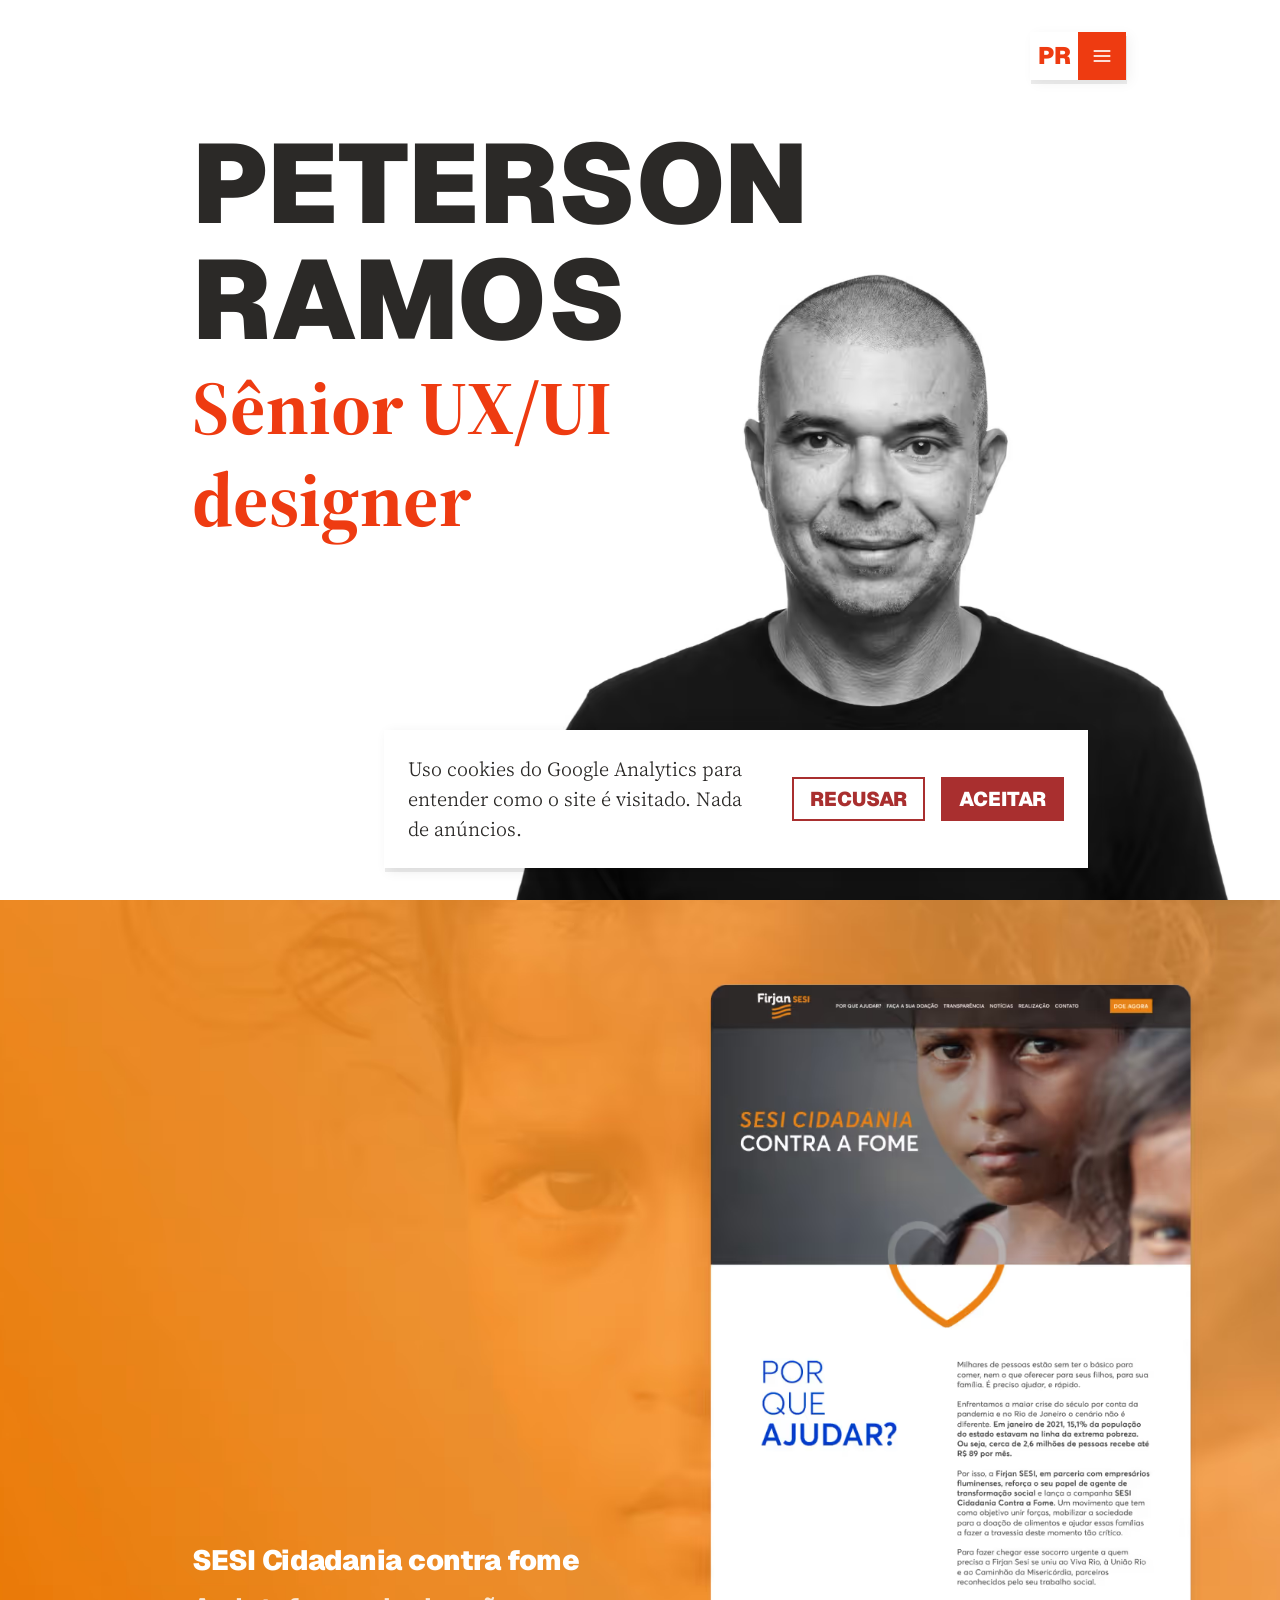
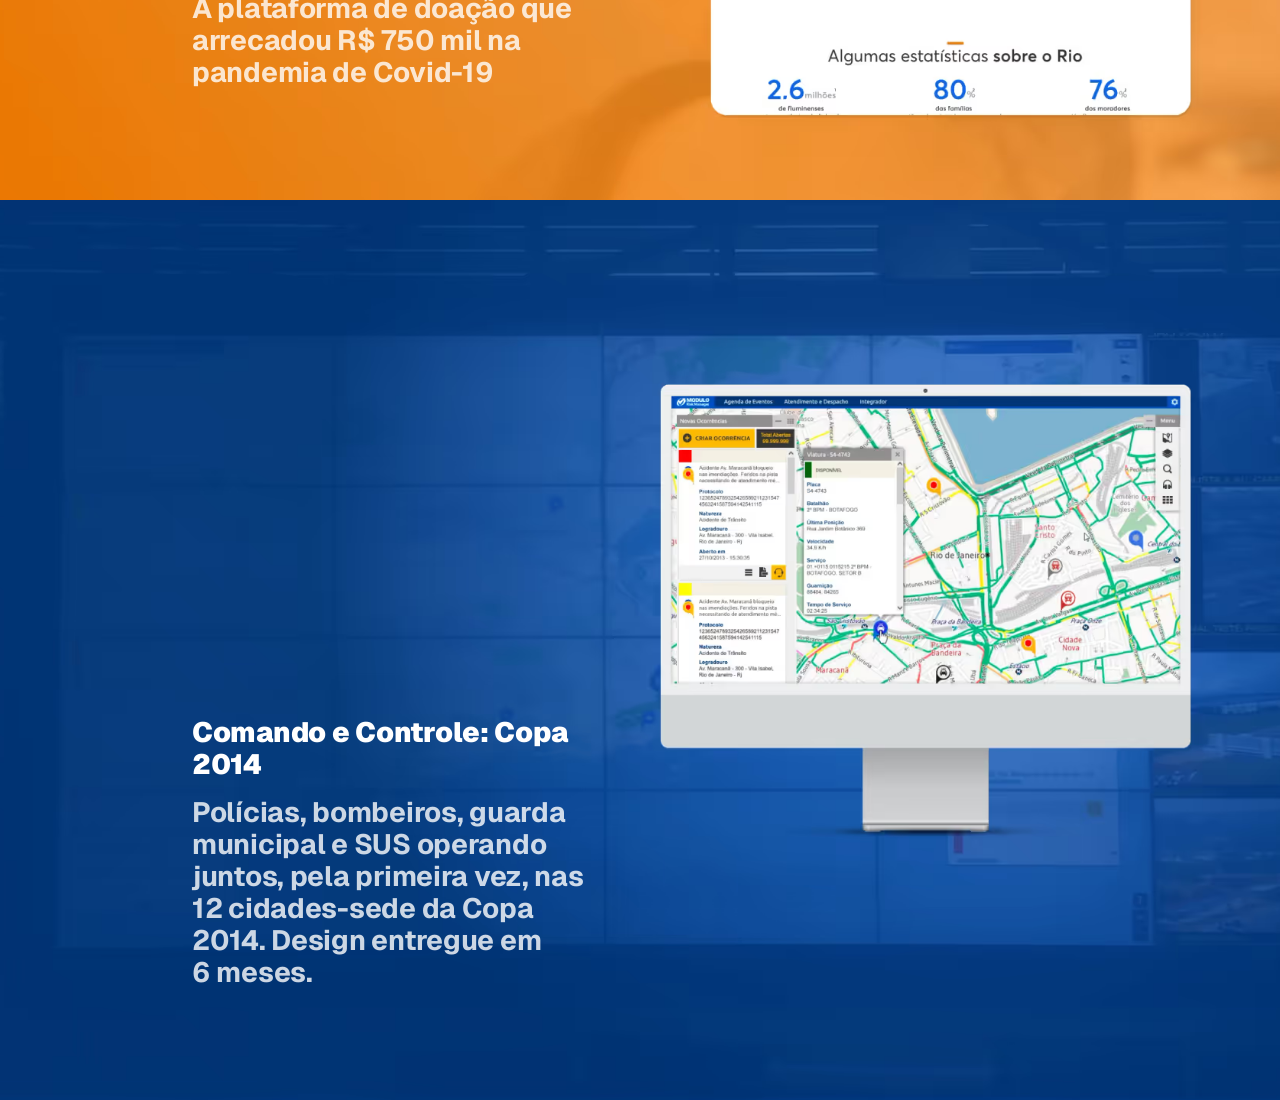
==== commit c1749c6c: "Publica o site (site-v2 @ f903270)" ====
--- a/index.html
+++ b/index.html
@@ -57,8 +57,8 @@
 				f.parentNode.insertBefore(j, f);
 			})(window, document, 'script', 'dataLayer', gtmId);
 		})();</script><link rel="icon" href="/favicon.ico" sizes="32x32"><link rel="icon" type="image/svg+xml" href="/favicon.svg"><link rel="apple-touch-icon" href="/apple-touch-icon.png"><meta name="generator" content="Astro v6.4.8"><title>Peterson Ramos | Sênior UX/UI Designer · Portfólio</title><meta name="description" content="Portfólio de Peterson Ramos, Sênior UX/UI Designer: design de produto, Design System, UX Research e front-end para fintech, SaaS e ambientes regulados."><link rel="canonical" href="https://petersonramos.com.br/"><link rel="alternate" hreflang="pt-BR" href="https://petersonramos.com.br/"><link rel="alternate" hreflang="en-US" href="https://petersonramos.com.br/en/"><link rel="alternate" hreflang="es-419" href="https://petersonramos.com.br/es/"><link rel="alternate" hreflang="x-default" href="https://petersonramos.com.br/en/"><meta property="og:type" content="website"><meta property="og:site_name" content="Peterson Ramos"><meta property="og:locale" content="pt_BR"><meta property="og:title" content="Peterson Ramos | Sênior UX/UI Designer · Portfólio"><meta property="og:description" content="Portfólio de Peterson Ramos, Sênior UX/UI Designer: design de produto, Design System, UX Research e front-end para fintech, SaaS e ambientes regulados."><meta property="og:url" content="https://petersonramos.com.br/"><meta property="og:image" content="https://petersonramos.com.br/_astro/peterson-ramos-site-image-pt.Bibpddci_Z1VbihT.jpg"><meta property="og:image:width" content="1200"><meta property="og:image:height" content="630"><meta property="og:image:alt" content="Peterson Ramos, Sênior UX/UI Designer"><meta name="twitter:card" content="summary_large_image"><script type="application/ld+json">{"@context":"https://schema.org","@type":"Person","name":"Peterson Ramos","jobTitle":"Sênior UX/UI Designer","email":"mailto:petersondrs@gmail.com","sameAs":["https://www.linkedin.com/in/petersonramos"],"knowsAbout":["UX Design","UI Design","Design de produto","Design System","UX Research","Arquitetura da informação","Prototipação","Usabilidade","Acessibilidade (WCAG)","Interação Humano-Computador","Figma","Front-end","DesignOps","Service Design","Discovery de produto","IA generativa aplicada ao design","Fintech","SaaS","B2B"],"alumniOf":{"@type":"CollegeOrUniversity","name":"PUC-Rio"},"inLanguage":"pt-BR","url":"https://petersonramos.com.br/"}</script><link rel="preconnect" href="https://fonts.googleapis.com"><link rel="preconnect" href="https://fonts.gstatic.com" crossorigin><link href="https://fonts.googleapis.com/css2?family=Geist:wght@500..900&family=Source+Serif+4:opsz,wght@8..60,350..700&display=swap" rel="stylesheet"><style>html.lenis,html.lenis body{height:auto}.lenis:not(.lenis-autoToggle).lenis-stopped{overflow:clip}.lenis [data-lenis-prevent],.lenis [data-lenis-prevent-wheel],.lenis [data-lenis-prevent-touch],.lenis [data-lenis-prevent-vertical],.lenis [data-lenis-prevent-horizontal]{overscroll-behavior:contain}.lenis.lenis-smooth iframe{pointer-events:none}.lenis.lenis-autoToggle{transition-property:overflow;transition-duration:1ms;transition-behavior:allow-discrete}
-.case-button[data-astro-cid-5yl5xskq]{position:relative;display:inline-flex;align-items:center;font-family:var(--pr-font-display);font-weight:700;font-size:calc(var(--pr-heading-h5-size) * .75);line-height:1;text-transform:uppercase;white-space:nowrap}.case-button[data-astro-cid-5yl5xskq] .link-marker,.case-button[data-astro-cid-5yl5xskq] .link-marker-fill-text{padding:.5rem 1rem}.case-button[data-astro-cid-5yl5xskq] .link-marker{margin:0}.case-cursor[data-astro-cid-zuo2wnby]{display:none;position:fixed;top:0;left:0;z-index:80;pointer-events:none;opacity:0;visibility:hidden;will-change:transform;transition:opacity 80ms ease}html[data-case-cursor-ready] .case-cursor[data-astro-cid-zuo2wnby]{display:block}.case-cursor[data-astro-cid-zuo2wnby].is-on{opacity:1;visibility:visible}@media(prefers-reduced-motion:reduce){.case-cursor[data-astro-cid-zuo2wnby]{transition:none}}html[data-case-cursor-ready] [data-case-hero]{cursor:pointer}html[data-case-cursor-ready] [data-case-hero] .case-highlight__btn{display:none}html[data-case-cursor-ready] [data-case-hero]:focus-visible .case-highlight__btn{display:block}.case-highlight__device[data-astro-cid-ecgrnnyh]{width:min(100%,calc((100svh - 2 * var(--pr-home-case-padding-y) - 14rem) * var(--device-ratio)))}@media(min-width:48rem){.case-highlight__device[data-astro-cid-ecgrnnyh]{width:min(90.52%,calc((100svh - 2 * var(--pr-home-case-padding-y)) * var(--device-ratio)))}}.case-highlight__btn[data-astro-cid-ecgrnnyh]{position:absolute;z-index:1;left:50%;top:42%;translate:-50% -50%}.case-highlight[data-astro-cid-ecgrnnyh]:focus-visible{outline:none}.case-highlight[data-astro-cid-ecgrnnyh]:focus-visible:after{content:"";position:absolute;inset:.75rem;z-index:2;border:4px solid var(--pr-gray-0);pointer-events:none}@media(prefers-reduced-motion:no-preference){@supports (animation-timeline: view()){.case-highlight[data-astro-cid-ecgrnnyh]{view-timeline:--home-case block}.case-highlight__copy[data-astro-cid-ecgrnnyh]{animation:home-case-copy linear both;animation-timeline:--home-case;animation-range:cover;will-change:translate}}}@keyframes home-case-copy{0%{translate:0 6svh}to{translate:0 -6svh}}.hero-photo[data-astro-cid-pgpo2ev5]{position:relative;flex:1;min-height:0;margin:var(--pr-space-lg) calc(-1 * var(--pr-page-padding-x)) 0}.hero-photo[data-astro-cid-pgpo2ev5] img[data-astro-cid-pgpo2ev5]{top:max(0px,100% - 100vw * .854);left:50%;width:100%;translate:-50% 0}@media(min-width:75rem),(min-width:48rem)and (orientation:landscape){.hero-copy[data-astro-cid-pgpo2ev5],.hero-photo[data-astro-cid-pgpo2ev5]{--hero-photo-top: calc( var(--pr-page-padding-top) + var(--pr-nav-size) + var(--pr-page-title-gap) )}.hero-copy[data-astro-cid-pgpo2ev5]{translate:0 max(calc(.11 * (100svh - var(--hero-photo-top)) - var(--pr-hero-name-line-height)),calc(-1 * (var(--pr-page-title-gap) - .5rem)))}.hero-photo[data-astro-cid-pgpo2ev5]{position:absolute;inset:var(--hero-photo-top) 0 0 calc(var(--pr-page-padding-x) + (100% - 2 * var(--pr-page-padding-x)) * .28);margin:0}.hero-photo[data-astro-cid-pgpo2ev5] img[data-astro-cid-pgpo2ev5]{top:auto;bottom:0;left:auto;right:clamp(1.5rem,3vw,3rem);width:auto;max-width:min(calc(var(--pr-hero-photo-width) * .8),100%);max-height:100%;translate:none}}@media(min-width:75rem){.hero-photo[data-astro-cid-pgpo2ev5] img[data-astro-cid-pgpo2ev5]{translate:0 2.1875rem}}
-</style><link rel="stylesheet" href="/_astro/Layout.BeTy4W3s.css"><link rel="stylesheet" href="/_astro/NavMenu.BUhfsTg2.css"></head> <body data-astro-cid-sckkx6r4> <noscript> <iframe src="https://www.googletagmanager.com/ns.html?id=GTM-MZGNXW39" height="0" width="0" style="display:none;visibility:hidden" title="Google Tag Manager" data-astro-cid-sckkx6r4></iframe> </noscript> <a href="#conteudo" class="skip-link" data-astro-cid-sckkx6r4>Pular para o conteúdo</a>  <main id="conteudo"> <section data-snap="start" class="relative flex min-h-svh flex-col overflow-hidden px-page-x pt-page-top" data-astro-cid-pgpo2ev5> <div class="flex h-nav box-content justify-end pb-title-gap" data-astro-cid-pgpo2ev5> <nav class="nav-fixed group flex items-center gap-md" aria-label="Menu principal" data-nav data-label-open="Abrir menu" data-label-close="Fechar menu" data-label-copied="Copiado" data-label-email-copied="E-mail copiado" data-lang-key="pr-lang" data-astro-cid-hviy6i6g>  <!-- Barra + painéis do menu (o Voltar fica de fora). --> <div class="relative shrink-0" data-nav-menu data-astro-cid-hviy6i6g> <div class="flex shadow-nav" data-astro-cid-hviy6i6g> <a href="/" class="flex size-nav items-center justify-center font-display font-black uppercase text-nav text-accent bg-gray-0 hover:bg-brand-light focus-visible:outline-2 focus-visible:-outline-offset-2 focus-visible:outline-brand-dark" aria-label="Peterson Ramos, início" data-astro-cid-hviy6i6g>
+.case-button[data-astro-cid-5yl5xskq]{position:relative;display:inline-flex;align-items:center;font-family:var(--pr-font-display);font-weight:700;font-size:calc(var(--pr-heading-h5-size) * .75);line-height:1;text-transform:uppercase;white-space:nowrap}.case-button[data-astro-cid-5yl5xskq] .link-marker,.case-button[data-astro-cid-5yl5xskq] .link-marker-fill-text{padding:.5rem 1rem}.case-button[data-astro-cid-5yl5xskq] .link-marker{margin:0}.case-cursor[data-astro-cid-zuo2wnby]{display:none;position:fixed;top:0;left:0;z-index:80;pointer-events:none;opacity:0;visibility:hidden;will-change:transform;transition:opacity 80ms ease}html[data-case-cursor-ready] .case-cursor[data-astro-cid-zuo2wnby]{display:block}.case-cursor[data-astro-cid-zuo2wnby].is-on{opacity:1;visibility:visible}@media(prefers-reduced-motion:reduce){.case-cursor[data-astro-cid-zuo2wnby]{transition:none}}html[data-case-cursor-ready] [data-case-hero]{cursor:pointer}html[data-case-cursor-ready] [data-case-hero] .case-highlight__btn{display:none}html[data-case-cursor-ready] [data-case-hero]:focus-visible .case-highlight__btn{display:block}.case-highlight__device[data-astro-cid-ecgrnnyh]{width:min(100%,calc((100svh - 2 * var(--pr-home-case-padding-y) - 14rem) * var(--device-ratio)))}@media(min-width:48rem){.case-highlight__device[data-astro-cid-ecgrnnyh]{width:min(90.52%,calc((100svh - 2 * var(--pr-home-case-padding-y)) * var(--device-ratio)))}}.case-highlight__grid[data-astro-cid-ecgrnnyh]{padding-bottom:calc(var(--pr-home-case-padding-y) + 100lvh - 100svh)}.case-highlight__btn[data-astro-cid-ecgrnnyh]{position:absolute;z-index:1;left:50%;top:42%;translate:-50% -50%}.case-highlight[data-astro-cid-ecgrnnyh]:focus-visible{outline:none}.case-highlight[data-astro-cid-ecgrnnyh]:focus-visible:after{content:"";position:absolute;inset:.75rem;z-index:2;border:4px solid var(--pr-gray-0);pointer-events:none}@media(prefers-reduced-motion:no-preference){@supports (animation-timeline: view()){.case-highlight[data-astro-cid-ecgrnnyh]{view-timeline:--home-case block}.case-highlight__copy[data-astro-cid-ecgrnnyh]{animation:home-case-copy linear both;animation-timeline:--home-case;animation-range:cover;will-change:translate}}}@keyframes home-case-copy{0%{translate:0 6svh}to{translate:0 -6svh}}.hero-photo[data-astro-cid-pgpo2ev5]{position:relative;flex:1;min-height:0;margin:var(--pr-space-lg) calc(-1 * var(--pr-page-padding-x)) 0}.hero-photo[data-astro-cid-pgpo2ev5] img[data-astro-cid-pgpo2ev5]{top:max(0px,100% - 100vw * .854);left:50%;width:100%;translate:-50% 0}@media(min-width:75rem),(min-width:48rem)and (orientation:landscape){.hero-copy[data-astro-cid-pgpo2ev5],.hero-photo[data-astro-cid-pgpo2ev5]{--hero-photo-top: calc( var(--pr-page-padding-top) + var(--pr-nav-size) + var(--pr-page-title-gap) )}.hero-copy[data-astro-cid-pgpo2ev5]{translate:0 max(calc(.11 * (100svh - var(--hero-photo-top)) - var(--pr-hero-name-line-height)),calc(-1 * (var(--pr-page-title-gap) - .5rem)))}.hero-photo[data-astro-cid-pgpo2ev5]{position:absolute;inset:var(--hero-photo-top) 0 0 calc(var(--pr-page-padding-x) + (100% - 2 * var(--pr-page-padding-x)) * .28);margin:0}.hero-photo[data-astro-cid-pgpo2ev5] img[data-astro-cid-pgpo2ev5]{top:auto;bottom:0;left:auto;right:clamp(1.5rem,3vw,3rem);width:auto;max-width:min(calc(var(--pr-hero-photo-width) * .8),100%);max-height:100%;translate:none}}@media(min-width:75rem){.hero-photo[data-astro-cid-pgpo2ev5] img[data-astro-cid-pgpo2ev5]{translate:0 2.1875rem}}
+</style><link rel="stylesheet" href="/_astro/Layout.PJqIN0-e.css"><link rel="stylesheet" href="/_astro/NavMenu.BUhfsTg2.css"></head> <body data-astro-cid-sckkx6r4> <noscript> <iframe src="https://www.googletagmanager.com/ns.html?id=GTM-MZGNXW39" height="0" width="0" style="display:none;visibility:hidden" title="Google Tag Manager" data-astro-cid-sckkx6r4></iframe> </noscript> <a href="#conteudo" class="skip-link" data-astro-cid-sckkx6r4>Pular para o conteúdo</a>  <main id="conteudo"> <section data-snap="start" class="relative flex min-h-svh flex-col overflow-hidden px-page-x pt-page-top" data-astro-cid-pgpo2ev5> <div class="flex h-nav box-content justify-end pb-title-gap" data-astro-cid-pgpo2ev5> <nav class="nav-fixed group flex items-center gap-md" aria-label="Menu principal" data-nav data-label-open="Abrir menu" data-label-close="Fechar menu" data-label-copied="Copiado" data-label-email-copied="E-mail copiado" data-lang-key="pr-lang" data-astro-cid-hviy6i6g>  <!-- Barra + painéis do menu (o Voltar fica de fora). --> <div class="relative shrink-0" data-nav-menu data-astro-cid-hviy6i6g> <div class="flex shadow-nav" data-astro-cid-hviy6i6g> <a href="/" class="flex size-nav items-center justify-center font-display font-black uppercase text-nav text-accent bg-gray-0 hover:bg-brand-light focus-visible:outline-2 focus-visible:-outline-offset-2 focus-visible:outline-brand-dark" aria-label="Peterson Ramos, início" data-astro-cid-hviy6i6g>
 PR
 </a> <div id="nav-menu-links" class="nav-links" data-astro-cid-hviy6i6g> <ul class="m-0 flex min-w-0 list-none overflow-hidden whitespace-nowrap p-0" data-astro-cid-hviy6i6g> <li data-astro-cid-hviy6i6g> <a href="/sobre/" class="flex h-nav items-center px-nav-label-padding font-display font-black uppercase text-nav-label text-ink-inverted transition-colors bg-accent hover:bg-brand-dark focus-visible:outline-2 focus-visible:-outline-offset-2 focus-visible:outline-brand-dark" data-astro-cid-hviy6i6g> <span class="nav-label" data-astro-cid-hviy6i6g>Sobre</span> </a> </li> <li data-astro-cid-hviy6i6g> <button type="button" class="flex h-nav cursor-pointer items-center border-0 px-nav-label-padding font-display font-black uppercase text-nav-label text-ink-inverted transition-colors bg-accent hover:bg-brand-dark focus-visible:outline-2 focus-visible:-outline-offset-2 focus-visible:outline-brand-dark aria-expanded:bg-brand-dark" aria-expanded="false" aria-controls="nav-contact" data-contact-toggle data-astro-cid-hviy6i6g> <span class="nav-label" data-astro-cid-hviy6i6g>Contato</span> </button> </li> <li data-astro-cid-hviy6i6g> <button type="button" class="flex size-nav cursor-pointer items-center justify-center border-0 p-0 font-display font-black uppercase text-nav-label text-ink-inverted transition-colors bg-accent hover:bg-brand-dark focus-visible:outline-2 focus-visible:-outline-offset-2 focus-visible:outline-brand-dark aria-expanded:bg-brand-dark" aria-expanded="false" aria-controls="nav-lang" aria-label="Idioma: Português" data-lang-toggle data-astro-cid-hviy6i6g> <span class="nav-label" data-astro-cid-hviy6i6g>pt</span> </button> </li> </ul> </div> <button type="button" class="flex size-nav cursor-pointer items-center justify-center border-0 p-0 text-ink-inverted transition-colors duration-300 bg-accent hover:bg-brand-dark focus-visible:outline-2 focus-visible:-outline-offset-2 focus-visible:outline-brand-dark group-data-open:bg-gray-0 group-data-open:text-accent group-data-open:hover:bg-brand-light" aria-expanded="false" aria-controls="nav-menu-links" aria-label="Abrir menu" data-nav-toggle data-astro-cid-hviy6i6g> <!-- Hambúrguer que vira X (Figma: icon/bars → icon/close, traço 2) --> <svg class="block size-nav-icon" viewBox="0 0 24 24" fill="none" stroke="currentColor" stroke-width="2" stroke-linecap="square" aria-hidden="true" data-astro-cid-hviy6i6g> <path class="nav-bar nav-bar-top" d="M3 6H21" data-astro-cid-hviy6i6g></path> <path class="nav-bar nav-bar-mid" d="M3 12H21" data-astro-cid-hviy6i6g></path> <path class="nav-bar nav-bar-bot" d="M3 18H21" data-astro-cid-hviy6i6g></path> </svg> </button> </div> <!-- Outros idiomas: quadrados empilhados logo abaixo do item de idioma,
 		     que é o último antes do ✕. --> <div id="nav-lang" class="nav-lang absolute top-full right-nav z-20 pt-1" data-astro-cid-hviy6i6g> <ul class="m-0 flex list-none flex-col p-0 shadow-nav" data-astro-cid-hviy6i6g> <li data-astro-cid-hviy6i6g> <a href="/en/" hreflang="en" lang="en" aria-label="English" data-lang-choice="en" class="flex size-nav items-center justify-center font-display font-black uppercase text-nav-label text-ink-inverted transition-colors bg-accent hover:bg-brand-dark focus-visible:outline-2 focus-visible:-outline-offset-2 focus-visible:outline-brand-dark" data-astro-cid-hviy6i6g> en </a> </li><li data-astro-cid-hviy6i6g> <a href="/es/" hreflang="es" lang="es" aria-label="Español" data-lang-choice="es" class="flex size-nav items-center justify-center font-display font-black uppercase text-nav-label text-ink-inverted transition-colors bg-accent hover:bg-brand-dark focus-visible:outline-2 focus-visible:-outline-offset-2 focus-visible:outline-brand-dark" data-astro-cid-hviy6i6g> es </a> </li> </ul> </div> <!-- Painel de contato, alinhado à direita do item Contato (recua o idioma e
@@ -79,4 +79,4 @@
 <path id="shape" d="M20.5 12.5A8.5 8.5 0 1 1 11.5 3.5A3 3 0 0 0 15 7.5A3 3 0 0 0 20.5 12.5Z" stroke-width="2" stroke-linecap="square" stroke="currentColor" />
 <path id="chips" d="M8.5 10.5H8.51M12 14H12.01M8.5 16H8.51" stroke-width="2.5" stroke-linecap="square" stroke="currentColor" />
 </g>
-</svg> <span data-astro-cid-hviy6i6g>Cookies</span> </button> <span class="sr-only" aria-live="polite" data-copy-status data-astro-cid-hviy6i6g></span> </div> </div> </div> </nav> <script type="module">const m=document.querySelector(".progressive-blur"),h=document.querySelectorAll("[data-nav]");if(h.length){const s=document.querySelectorAll('[data-nav-tone="dark"]'),o=()=>{h.forEach(a=>{const c=a.querySelector(".nav-back");if(!c)return;const i=c.getBoundingClientRect(),n=i.top+i.height/2,u=[...s].some(g=>{const p=g.getBoundingClientRect();return p.top<=n&&p.bottom>=n&&p.left<=i.right&&p.right>=i.left});a.toggleAttribute("data-tone-dark",u)})};addEventListener("resize",o),o();let r=scrollY,d=!1;const f=()=>{d=!1;const a=Math.max(0,scrollY),c=a-r;if(o(),Math.abs(c)<6&&a>80)return;h.forEach(n=>{const u=n.hasAttribute("data-open")||!!n.querySelector(":focus-visible"),g=a>80&&c>0&&!u;n.toggleAttribute("data-nav-hidden",g)});const i=[...h].some(n=>!n.hasAttribute("data-nav-hidden"));m?.classList.toggle("is-hidden",a<=80||!i),r=a};addEventListener("scroll",()=>{d||(d=!0,requestAnimationFrame(f))},{passive:!0}),h.forEach(a=>a.addEventListener("focusin",()=>{a.removeAttribute("data-nav-hidden"),m?.classList.toggle("is-hidden",scrollY<=80)}))}h.forEach(t=>{const l=t.querySelector("[data-nav-toggle]");if(!l)return;const s=t.querySelector("[data-contact-toggle]"),o=e=>{t.toggleAttribute("data-contact-open",e),s?.setAttribute("aria-expanded",String(e))},r=()=>t.hasAttribute("data-contact-open"),d=t.querySelector("[data-lang-toggle]"),f=e=>{t.toggleAttribute("data-lang-open",e),d?.setAttribute("aria-expanded",String(e))},a=()=>t.hasAttribute("data-lang-open"),c=e=>{t.toggleAttribute("data-open",e),l.setAttribute("aria-expanded",String(e)),l.setAttribute("aria-label",(e?t.dataset.labelClose:t.dataset.labelOpen)??""),e||(o(!1),f(!1))},i=()=>t.hasAttribute("data-open");s?.addEventListener("click",()=>{f(!1),o(!r())}),d?.addEventListener("click",()=>{o(!1),f(!a())}),t.querySelectorAll("[data-lang-choice]").forEach(e=>{e.addEventListener("click",()=>{try{localStorage.setItem(t.dataset.langKey??"",e.dataset.langChoice??"")}catch{}})});const n=t.querySelector("[data-copy-email]"),u=t.querySelector("[data-email-text]"),g=t.querySelector("[data-copy-status]");let p;n?.addEventListener("click",async()=>{const e=n.dataset.copyEmail??"";try{await navigator.clipboard.writeText(e)}catch{return}u&&(u.textContent=t.dataset.labelCopied??""),g&&(g.textContent=t.dataset.labelEmailCopied??""),window.clearTimeout(p),p=window.setTimeout(()=>{u&&(u.textContent=e),g&&(g.textContent="")},1500)}),l.addEventListener("click",()=>c(!i())),t.querySelector("[data-cookie-reopen]")?.addEventListener("click",()=>{c(!1),dispatchEvent(new Event("pr:cookies-open"))}),document.addEventListener("click",e=>{i()&&!t.contains(e.target)&&c(!1)}),document.addEventListener("keydown",e=>{e.key==="Escape"&&(a()?(f(!1),d?.focus()):r()?(o(!1),s?.focus()):i()&&(c(!1),l.focus()))})});const b=document.querySelector("[data-nav-back]");b?.addEventListener("click",t=>{const l=r=>r.replace(/\/$/,"")||"/",s=location.pathname.match(/\/cases\/([^/]+)/)?.[1];let o=!1;try{const r=new URL(document.referrer),d=JSON.parse(sessionStorage.getItem("home-return")||"null");o=r.origin===location.origin&&l(r.pathname)===l(b.pathname)&&!!s&&d?.slug===s}catch{}if(o&&history.length>1){t.preventDefault(),history.back();return}try{s&&sessionStorage.setItem("home-return",JSON.stringify({slug:s,pending:!0}))}catch{}});</script> </div> <div class="hero-copy relative z-10 flex flex-col gap-hero-stack whitespace-nowrap" data-astro-cid-pgpo2ev5> <h1 class="m-0 font-display font-black uppercase text-hero-name text-ink" data-astro-cid-pgpo2ev5> <span class="block" data-astro-cid-pgpo2ev5>Peterson</span> <span class="block" data-astro-cid-pgpo2ev5>Ramos</span> </h1> <p class="m-0 font-body font-bold text-hero-role text-accent" data-astro-cid-pgpo2ev5> <span class="block" data-astro-cid-pgpo2ev5>Sênior UX/UI</span> <span class="block" data-astro-cid-pgpo2ev5>designer</span> </p> </div> <div class="hero-photo" data-astro-cid-pgpo2ev5> <picture data-astro-cid-pgpo2ev5> <source type="image/avif" srcset="/_astro/peterson-hero.BTU0qnbd_obV15.avif 256w, /_astro/peterson-hero.BTU0qnbd_2kyyma.avif 512w, /_astro/peterson-hero.BTU0qnbd_Z42Rgj.avif 768w, /_astro/peterson-hero.BTU0qnbd_rY1mQ.avif 1024w" sizes="(min-width: 150rem) 1480px, (min-width: 112.5rem) 1110px, (min-width: 75rem) 835px, 100vw" width="1024" height="1024" data-astro-cid-pgpo2ev5><source type="image/webp" srcset="/_astro/peterson-hero.BTU0qnbd_Z2ayivB.webp 256w, /_astro/peterson-hero.BTU0qnbd_ZebFaw.webp 512w, /_astro/peterson-hero.BTU0qnbd_2ro20V.webp 768w, /_astro/peterson-hero.BTU0qnbd_2iihej.webp 1024w" sizes="(min-width: 150rem) 1480px, (min-width: 112.5rem) 1110px, (min-width: 75rem) 835px, 100vw" width="1024" height="1024" data-astro-cid-pgpo2ev5> <img src="/_astro/peterson-hero.BTU0qnbd_2iihej.webp" alt="Retrato de Peterson Ramos" width="1024" height="1024" loading="eager" fetchpriority="high" decoding="async" class="absolute block h-auto max-w-none" data-astro-cid-pgpo2ev5> </picture> </div> </section> <section aria-label="Cases" class="flex flex-col"> <a href="/cases/sesi-cidadania/" class="case-highlight group relative block overflow-hidden bg-gray-200 no-underline" data-case-hero data-snap="center" data-case-slug="sesi-cidadania" aria-label="Ver case: SESI Cidadania contra fome" data-astro-cid-ecgrnnyh> <picture data-astro-cid-ecgrnnyh> <source media="(max-width: 47.99rem)" type="image/avif" srcset="/_astro/hero_homepage_case_sesi_mobile_1x.BRXVBiVm_ZkIPxX.avif 480w, /_astro/hero_homepage_case_sesi_mobile_1x.BRXVBiVm_Z1vQ96G.avif 768w, /_astro/hero_homepage_case_sesi_mobile_1x.BRXVBiVm_Z1IE5Mo.avif 1152w, /_astro/hero_homepage_case_sesi_mobile_1x.BRXVBiVm_ZbG8Gi.avif 1536w" sizes="max(100vw, 52svh)" data-astro-cid-ecgrnnyh><source media="(max-width: 47.99rem)" type="image/webp" srcset="/_astro/hero_homepage_case_sesi_mobile_1x.BRXVBiVm_Z2630Bt.webp 480w, /_astro/hero_homepage_case_sesi_mobile_1x.BRXVBiVm_Z7oESa.webp 768w, /_astro/hero_homepage_case_sesi_mobile_1x.BRXVBiVm_10HAwo.webp 1152w, /_astro/hero_homepage_case_sesi_mobile_1x.BRXVBiVm_Z2wvAbr.webp 1536w" sizes="max(100vw, 52svh)" data-astro-cid-ecgrnnyh> <source type="image/avif" srcset="/_astro/hero_homepage_case_sesi_desktop_1x.lvbHO1RT_Z1nuCTC.avif 640w, /_astro/hero_homepage_case_sesi_desktop_1x.lvbHO1RT_QDEYT.avif 1280w, /_astro/hero_homepage_case_sesi_desktop_1x.lvbHO1RT_Z2vNOQt.avif 1920w, /_astro/hero_homepage_case_sesi_desktop_1x.lvbHO1RT_Z1y5UHO.avif 2560w" sizes="max(100vw, 164svh)" data-astro-cid-ecgrnnyh><source type="image/webp" srcset="/_astro/hero_homepage_case_sesi_desktop_1x.lvbHO1RT_VPiT.webp 640w, /_astro/hero_homepage_case_sesi_desktop_1x.lvbHO1RT_Z1taLuf.webp 1280w, /_astro/hero_homepage_case_sesi_desktop_1x.lvbHO1RT_1awm5X.webp 1920w, /_astro/hero_homepage_case_sesi_desktop_1x.lvbHO1RT_28fgeC.webp 2560w" sizes="max(100vw, 164svh)" data-astro-cid-ecgrnnyh> <img src="/_astro/hero_homepage_case_sesi_desktop_1x.lvbHO1RT_Z1taLuf.webp" alt="" loading="lazy" decoding="async" class="absolute inset-0 block size-full object-cover" data-astro-cid-ecgrnnyh> </picture> <div class="relative grid min-h-svh gap-y-case-gap px-page-x py-home-case-y md:grid-cols-2 md:gap-x-grid-gap md:gap-y-0 content-center" data-astro-cid-ecgrnnyh> <div class="case-highlight__copy flex flex-col justify-end gap-4 font-display text-h5 md:col-start-1 md:row-start-1 text-gray-0" data-astro-cid-ecgrnnyh> <h2 class="m-0 font-black" data-astro-cid-ecgrnnyh>SESI Cidadania contra fome</h2> <p class="m-0 font-bold opacity-80" data-astro-cid-ecgrnnyh>A plataforma de doação que arrecadou R$ 750 mil na pandemia de Covid-19</p> </div> <div class="order-first flex justify-center md:order-none md:col-start-2 md:row-start-1 md:items-center md:justify-end" data-astro-cid-ecgrnnyh> <div class="case-highlight__device relative" style="aspect-ratio: 1672 / 2546; --device-ratio: 0.6567164179104478" data-astro-cid-ecgrnnyh>  <picture class data-astro-cid-ecgrnnyh> <source type="image/avif" srcset="/_astro/hero_homepage_case_sesi_device_1x.CfBO23eU_22iDkX.avif 418w, /_astro/hero_homepage_case_sesi_device_1x.CfBO23eU_Z2cLnMz.avif 836w, /_astro/hero_homepage_case_sesi_device_1x.CfBO23eU_Z1iKCon.avif 1254w, /_astro/hero_homepage_case_sesi_device_1x.CfBO23eU_12sK4D.avif 1672w" sizes="(min-width: 150rem) calc((50vw - 20rem - 2.25rem) * 0.905), (min-width: 112.5rem) calc((50vw - 15rem - 2.25rem) * 0.905), (min-width: 75rem) calc((50vw - 12rem - 2.25rem) * 0.905), calc((50vw - 3rem - 2.25rem) * 0.905)" data-astro-cid-ecgrnnyh><source type="image/webp" srcset="/_astro/hero_homepage_case_sesi_device_1x.CfBO23eU_gYths.webp 418w, /_astro/hero_homepage_case_sesi_device_1x.CfBO23eU_ZNjTz3.webp 836w, /_astro/hero_homepage_case_sesi_device_1x.CfBO23eU_1qB3Up.webp 1254w, /_astro/hero_homepage_case_sesi_device_1x.CfBO23eU_Z1ilGpv.webp 1672w" sizes="(min-width: 150rem) calc((50vw - 20rem - 2.25rem) * 0.905), (min-width: 112.5rem) calc((50vw - 15rem - 2.25rem) * 0.905), (min-width: 75rem) calc((50vw - 12rem - 2.25rem) * 0.905), calc((50vw - 3rem - 2.25rem) * 0.905)" data-astro-cid-ecgrnnyh> <img src="/_astro/hero_homepage_case_sesi_device_1x.CfBO23eU_BvCop.webp" alt="" width="1672" height="2546" loading="lazy" decoding="async" class="absolute block max-w-none transition-transform duration-700 ease-out group-hover:scale-[1.02]" style="left:0%;top:0%;width:100%;height:100%;border-radius:3.59% / 2.36%;box-shadow:0 1.5rem 3rem rgb(0 0 0 / 0.35)" data-astro-cid-ecgrnnyh> </picture> <div class="case-highlight__btn" data-astro-cid-ecgrnnyh> <span class="case-button" aria-hidden="true" data-astro-cid-5yl5xskq> <span class="link-marker" data-astro-cid-5yl5xskq> Ver case <span class="link-marker-fill" aria-hidden="true" data-astro-cid-5yl5xskq> <span class="link-marker-fill-text" data-astro-cid-5yl5xskq>Ver case</span> </span> </span> </span> </div> </div> </div> </div> </a><a href="/cases/modulo-c4i/" class="case-highlight group relative block overflow-hidden bg-gray-200 no-underline" data-case-hero data-snap="center" data-case-slug="modulo-c4i" aria-label="Ver case: Comando e Controle: Copa 2014" data-astro-cid-ecgrnnyh> <picture data-astro-cid-ecgrnnyh> <source media="(max-width: 47.99rem)" type="image/avif" srcset="/_astro/hero_homepage_case_cicc_mobile_1x.CKw9JCnp_2voQMM.avif 480w, /_astro/hero_homepage_case_cicc_mobile_1x.CKw9JCnp_OIpTV.avif 768w, /_astro/hero_homepage_case_cicc_mobile_1x.CKw9JCnp_Ze77cq.avif 1152w, /_astro/hero_homepage_case_cicc_mobile_1x.CKw9JCnp_WTzFl.avif 1536w" sizes="max(100vw, 53svh)" data-astro-cid-ecgrnnyh><source media="(max-width: 47.99rem)" type="image/webp" srcset="/_astro/hero_homepage_case_cicc_mobile_1x.CKw9JCnp_K5GJh.webp 480w, /_astro/hero_homepage_case_cicc_mobile_1x.CKw9JCnp_2eaT8s.webp 768w, /_astro/hero_homepage_case_cicc_mobile_1x.CKw9JCnp_2vfz7m.webp 1152w, /_astro/hero_homepage_case_cicc_mobile_1x.CKw9JCnp_Z1mTQNN.webp 1536w" sizes="max(100vw, 53svh)" data-astro-cid-ecgrnnyh> <source type="image/avif" srcset="/_astro/hero_homepage_case_cicc_desktop_1x.7UzM-Zyy_Z1o5Ga1.avif 640w, /_astro/hero_homepage_case_cicc_desktop_1x.7UzM-Zyy_UbOlh.avif 1280w, /_astro/hero_homepage_case_cicc_desktop_1x.7UzM-Zyy_Z1QmH7F.avif 1920w" sizes="max(100vw, 166svh)" data-astro-cid-ecgrnnyh><source type="image/webp" srcset="/_astro/hero_homepage_case_cicc_desktop_1x.7UzM-Zyy_lM3v.webp 640w, /_astro/hero_homepage_case_cicc_desktop_1x.7UzM-Zyy_Z1pCC8R.webp 1280w, /_astro/hero_homepage_case_cicc_desktop_1x.7UzM-Zyy_1OXtOL.webp 1920w" sizes="max(100vw, 166svh)" data-astro-cid-ecgrnnyh> <img src="/_astro/hero_homepage_case_cicc_desktop_1x.7UzM-Zyy_Z1pCC8R.webp" alt="" loading="lazy" decoding="async" class="absolute inset-0 block size-full object-cover transition-transform duration-700 ease-out group-hover:scale-[1.02]" data-astro-cid-ecgrnnyh> </picture> <div class="relative grid min-h-svh gap-y-case-gap px-page-x py-home-case-y md:grid-cols-2 md:gap-x-grid-gap md:gap-y-0 content-end" data-astro-cid-ecgrnnyh> <div class="case-highlight__copy flex flex-col justify-end gap-4 font-display text-h5 md:col-start-1 md:row-start-1 text-gray-0" data-astro-cid-ecgrnnyh> <h2 class="m-0 font-black" data-astro-cid-ecgrnnyh>Comando e Controle: Copa 2014</h2> <p class="m-0 font-bold opacity-80" data-astro-cid-ecgrnnyh>Polícias, bombeiros, guarda municipal e SUS operando juntos, pela primeira vez, nas 12 cidades-sede da Copa 2014. Design entregue em 6 meses.</p> </div> <div class="case-highlight__btn" data-astro-cid-ecgrnnyh> <span class="case-button" aria-hidden="true" data-astro-cid-5yl5xskq> <span class="link-marker" data-astro-cid-5yl5xskq> Ver case <span class="link-marker-fill" aria-hidden="true" data-astro-cid-5yl5xskq> <span class="link-marker-fill-text" data-astro-cid-5yl5xskq>Ver case</span> </span> </span> </span> </div> </div> </a> </section> </main> <div class="case-cursor" data-case-cursor aria-hidden="true" data-astro-cid-zuo2wnby> <span class="case-button" aria-hidden="true" data-astro-cid-5yl5xskq> <span class="link-marker" data-astro-cid-5yl5xskq> Ver case <span class="link-marker-fill" aria-hidden="true" data-astro-cid-5yl5xskq> <span class="link-marker-fill-text" data-astro-cid-5yl5xskq>Ver case</span> </span> </span> </span> </div> <script type="module">const a=document.querySelector("[data-case-cursor]"),p=document.querySelectorAll("[data-case-hero]"),E=window.matchMedia("(hover: hover) and (pointer: fine)");if(a&&p.length&&E.matches){document.documentElement.dataset.caseCursorReady="";const m=2,f=2;let n=0,r=0,t=!1,c=!1;const i=e=>e.pointerType==="touch",o=e=>e instanceof Element?e.closest("[data-case-hero]"):null,d=()=>{a.style.transform=`translate(${n+m}px, ${r+f}px)`},h=()=>{c=!1,d()},u=(e,s)=>{n=e,r=s,c||(c=!0,requestAnimationFrame(h))},v=(e,s)=>{if(n=e,r=s,!t){t=!0,d(),a.classList.add("is-on");return}u(e,s)},l=()=>{t&&(t=!1,a.classList.remove("is-on"))};document.addEventListener("pointerover",e=>{i(e)||!o(e.target)||v(e.clientX,e.clientY)}),document.addEventListener("pointermove",e=>{!t||i(e)||!o(e.target)||u(e.clientX,e.clientY)},{passive:!0}),document.addEventListener("pointerout",e=>{!o(e.target)||o(e.relatedTarget)||l()}),addEventListener("scroll",()=>{if(!t)return;document.elementFromPoint(n,r)?.closest("[data-case-hero]")||l()},{passive:!0})}</script> <script type="module">const t="home-return",o=()=>{try{return JSON.parse(sessionStorage.getItem(t)||"null")}catch{return null}},s=o();try{sessionStorage.removeItem(t)}catch{}const n=performance.getEntriesByType("navigation")[0],c=n?.type==="back_forward",a=s&&document.querySelector(`[data-case-slug="${CSS.escape(s.slug)}"]`);a&&(c||s.pending)&&("scrollRestoration"in history&&(history.scrollRestoration="manual"),a.scrollIntoView({block:"center",behavior:"instant"}));document.querySelectorAll("[data-case-slug]").forEach(e=>{e.addEventListener("click",()=>{try{sessionStorage.setItem(t,JSON.stringify({slug:e.dataset.caseSlug}))}catch{}})});addEventListener("pageshow",e=>{if(!e.persisted)return;const r=o();try{sessionStorage.removeItem(t)}catch{}(r&&document.querySelector(`[data-case-slug="${CSS.escape(r.slug)}"]`))?.scrollIntoView({block:"center",behavior:"instant"})});</script> <script type="module" src="/_astro/SmoothScroll.astro_astro_type_script_index_0_lang.VuBtUxyv.js"></script>  <div class="progressive-blur is-hidden" aria-hidden="true" data-astro-cid-kimymvsu> <div class="progressive-blur__layer is--1" data-astro-cid-kimymvsu></div> <div class="progressive-blur__layer is--2" data-astro-cid-kimymvsu></div> <div class="progressive-blur__layer is--3" data-astro-cid-kimymvsu></div> </div> <section class="cookie-banner" aria-label="Aviso de cookies" data-cookie-banner data-consent-key="pr-consent" hidden data-astro-cid-fzbxxtek><p class="m-0 font-body text-body-sm text-ink" data-astro-cid-fzbxxtek>Uso cookies do Google Analytics para entender como o site é visitado. Nada de anúncios.</p><div class="flex shrink-0 gap-sm" data-astro-cid-fzbxxtek><button type="button" class="cookie-btn cookie-btn--ghost" data-consent="denied" data-astro-cid-fzbxxtek>Recusar</button><button type="button" class="cookie-btn cookie-btn--primary" data-consent="granted" data-astro-cid-fzbxxtek>Aceitar</button></div></section><script type="module">const e=document.querySelector("[data-cookie-banner]");if(e){const n=e.dataset.consentKey??"";let t=null;try{t=localStorage.getItem(n)}catch{}t!=="granted"&&t!=="denied"&&(e.hidden=!1),e.querySelectorAll("[data-consent]").forEach(a=>{a.addEventListener("click",()=>{const c=a.dataset.consent;try{localStorage.setItem(n,c)}catch{}window.gtag?.("consent","update",{analytics_storage:c}),e.hidden=!0})}),addEventListener("pr:cookies-open",()=>{e.hidden=!1,e.querySelector("[data-consent]")?.focus()})}</script></body></html>+</svg> <span data-astro-cid-hviy6i6g>Cookies</span> </button> <span class="sr-only" aria-live="polite" data-copy-status data-astro-cid-hviy6i6g></span> </div> </div> </div> </nav> <script type="module">const m=document.querySelector(".progressive-blur"),h=document.querySelectorAll("[data-nav]");if(h.length){const s=document.querySelectorAll('[data-nav-tone="dark"]'),o=()=>{h.forEach(a=>{const c=a.querySelector(".nav-back");if(!c)return;const i=c.getBoundingClientRect(),n=i.top+i.height/2,u=[...s].some(g=>{const p=g.getBoundingClientRect();return p.top<=n&&p.bottom>=n&&p.left<=i.right&&p.right>=i.left});a.toggleAttribute("data-tone-dark",u)})};addEventListener("resize",o),o();let r=scrollY,d=!1;const f=()=>{d=!1;const a=Math.max(0,scrollY),c=a-r;if(o(),Math.abs(c)<6&&a>80)return;h.forEach(n=>{const u=n.hasAttribute("data-open")||!!n.querySelector(":focus-visible"),g=a>80&&c>0&&!u;n.toggleAttribute("data-nav-hidden",g)});const i=[...h].some(n=>!n.hasAttribute("data-nav-hidden"));m?.classList.toggle("is-hidden",a<=80||!i),r=a};addEventListener("scroll",()=>{d||(d=!0,requestAnimationFrame(f))},{passive:!0}),h.forEach(a=>a.addEventListener("focusin",()=>{a.removeAttribute("data-nav-hidden"),m?.classList.toggle("is-hidden",scrollY<=80)}))}h.forEach(t=>{const l=t.querySelector("[data-nav-toggle]");if(!l)return;const s=t.querySelector("[data-contact-toggle]"),o=e=>{t.toggleAttribute("data-contact-open",e),s?.setAttribute("aria-expanded",String(e))},r=()=>t.hasAttribute("data-contact-open"),d=t.querySelector("[data-lang-toggle]"),f=e=>{t.toggleAttribute("data-lang-open",e),d?.setAttribute("aria-expanded",String(e))},a=()=>t.hasAttribute("data-lang-open"),c=e=>{t.toggleAttribute("data-open",e),l.setAttribute("aria-expanded",String(e)),l.setAttribute("aria-label",(e?t.dataset.labelClose:t.dataset.labelOpen)??""),e||(o(!1),f(!1))},i=()=>t.hasAttribute("data-open");s?.addEventListener("click",()=>{f(!1),o(!r())}),d?.addEventListener("click",()=>{o(!1),f(!a())}),t.querySelectorAll("[data-lang-choice]").forEach(e=>{e.addEventListener("click",()=>{try{localStorage.setItem(t.dataset.langKey??"",e.dataset.langChoice??"")}catch{}})});const n=t.querySelector("[data-copy-email]"),u=t.querySelector("[data-email-text]"),g=t.querySelector("[data-copy-status]");let p;n?.addEventListener("click",async()=>{const e=n.dataset.copyEmail??"";try{await navigator.clipboard.writeText(e)}catch{return}u&&(u.textContent=t.dataset.labelCopied??""),g&&(g.textContent=t.dataset.labelEmailCopied??""),window.clearTimeout(p),p=window.setTimeout(()=>{u&&(u.textContent=e),g&&(g.textContent="")},1500)}),l.addEventListener("click",()=>c(!i())),t.querySelector("[data-cookie-reopen]")?.addEventListener("click",()=>{c(!1),dispatchEvent(new Event("pr:cookies-open"))}),document.addEventListener("click",e=>{i()&&!t.contains(e.target)&&c(!1)}),document.addEventListener("keydown",e=>{e.key==="Escape"&&(a()?(f(!1),d?.focus()):r()?(o(!1),s?.focus()):i()&&(c(!1),l.focus()))})});const b=document.querySelector("[data-nav-back]");b?.addEventListener("click",t=>{const l=r=>r.replace(/\/$/,"")||"/",s=location.pathname.match(/\/cases\/([^/]+)/)?.[1];let o=!1;try{const r=new URL(document.referrer),d=JSON.parse(sessionStorage.getItem("home-return")||"null");o=r.origin===location.origin&&l(r.pathname)===l(b.pathname)&&!!s&&d?.slug===s}catch{}if(o&&history.length>1){t.preventDefault(),history.back();return}try{s&&sessionStorage.setItem("home-return",JSON.stringify({slug:s,pending:!0}))}catch{}});</script> </div> <div class="hero-copy relative z-10 flex flex-col gap-hero-stack whitespace-nowrap" data-astro-cid-pgpo2ev5> <h1 class="m-0 font-display font-black uppercase text-hero-name text-ink" data-astro-cid-pgpo2ev5> <span class="block" data-astro-cid-pgpo2ev5>Peterson</span> <span class="block" data-astro-cid-pgpo2ev5>Ramos</span> </h1> <p class="m-0 font-body font-bold text-hero-role text-accent" data-astro-cid-pgpo2ev5> <span class="block" data-astro-cid-pgpo2ev5>Sênior UX/UI</span> <span class="block" data-astro-cid-pgpo2ev5>designer</span> </p> </div> <div class="hero-photo" data-astro-cid-pgpo2ev5> <picture data-astro-cid-pgpo2ev5> <source type="image/avif" srcset="/_astro/peterson-hero.BTU0qnbd_obV15.avif 256w, /_astro/peterson-hero.BTU0qnbd_2kyyma.avif 512w, /_astro/peterson-hero.BTU0qnbd_Z42Rgj.avif 768w, /_astro/peterson-hero.BTU0qnbd_rY1mQ.avif 1024w" sizes="(min-width: 150rem) 1480px, (min-width: 112.5rem) 1110px, (min-width: 75rem) 835px, 100vw" width="1024" height="1024" data-astro-cid-pgpo2ev5><source type="image/webp" srcset="/_astro/peterson-hero.BTU0qnbd_Z2ayivB.webp 256w, /_astro/peterson-hero.BTU0qnbd_ZebFaw.webp 512w, /_astro/peterson-hero.BTU0qnbd_2ro20V.webp 768w, /_astro/peterson-hero.BTU0qnbd_2iihej.webp 1024w" sizes="(min-width: 150rem) 1480px, (min-width: 112.5rem) 1110px, (min-width: 75rem) 835px, 100vw" width="1024" height="1024" data-astro-cid-pgpo2ev5> <img src="/_astro/peterson-hero.BTU0qnbd_2iihej.webp" alt="Retrato de Peterson Ramos" width="1024" height="1024" loading="eager" fetchpriority="high" decoding="async" class="absolute block h-auto max-w-none" data-astro-cid-pgpo2ev5> </picture> </div> </section> <section aria-label="Cases" class="flex flex-col"> <a href="/cases/sesi-cidadania/" class="case-highlight group relative block overflow-hidden bg-gray-200 no-underline" data-case-hero data-snap="center" data-case-slug="sesi-cidadania" aria-label="Ver case: SESI Cidadania contra fome" data-astro-cid-ecgrnnyh> <picture data-astro-cid-ecgrnnyh> <source media="(max-width: 47.99rem)" type="image/avif" srcset="/_astro/hero_homepage_case_sesi_mobile_1x.1G_olea6_asShm.avif 480w, /_astro/hero_homepage_case_sesi_mobile_1x.1G_olea6_Z1ICjA5.avif 768w" sizes="max(100vw, 49lvh)" data-astro-cid-ecgrnnyh><source media="(max-width: 47.99rem)" type="image/webp" srcset="/_astro/hero_homepage_case_sesi_mobile_1x.1G_olea6_Z2l59kG.webp 480w, /_astro/hero_homepage_case_sesi_mobile_1x.1G_olea6_1AfEal.webp 768w" sizes="max(100vw, 49lvh)" data-astro-cid-ecgrnnyh> <source type="image/avif" srcset="/_astro/hero_homepage_case_sesi_desktop_1x.9Gve5IvF_ZdODsI.avif 640w, /_astro/hero_homepage_case_sesi_desktop_1x.9Gve5IvF_1b5mVj.avif 1280w, /_astro/hero_homepage_case_sesi_desktop_1x.9Gve5IvF_Z2cn7U4.avif 1920w, /_astro/hero_homepage_case_sesi_desktop_1x.9Gve5IvF_Z1eEdLp.avif 2560w" sizes="max(100vw, 164lvh)" data-astro-cid-ecgrnnyh><source type="image/webp" srcset="/_astro/hero_homepage_case_sesi_desktop_1x.9Gve5IvF_1aBOJN.webp 640w, /_astro/hero_homepage_case_sesi_desktop_1x.9Gve5IvF_Z19J4xP.webp 1280w, /_astro/hero_homepage_case_sesi_desktop_1x.9Gve5IvF_1tX42n.webp 1920w, /_astro/hero_homepage_case_sesi_desktop_1x.9Gve5IvF_2rFXb2.webp 2560w" sizes="max(100vw, 164lvh)" data-astro-cid-ecgrnnyh> <img src="/_astro/hero_homepage_case_sesi_desktop_1x.9Gve5IvF_Z19J4xP.webp" alt="" loading="lazy" decoding="async" class="absolute inset-0 block size-full object-cover transition-transform duration-700 ease-out group-hover:scale-[1.02]" data-astro-cid-ecgrnnyh> </picture> <div class="case-highlight__grid relative grid min-h-lvh gap-y-case-gap px-page-x py-home-case-y md:grid-cols-2 md:gap-x-grid-gap md:gap-y-0 content-end" data-astro-cid-ecgrnnyh> <div class="case-highlight__copy flex flex-col justify-end gap-4 font-display text-h5 md:col-start-1 md:row-start-1 text-gray-0" data-astro-cid-ecgrnnyh> <h2 class="m-0 font-black" data-astro-cid-ecgrnnyh>SESI Cidadania contra fome</h2> <p class="m-0 font-bold opacity-80" data-astro-cid-ecgrnnyh>A plataforma de doação que arrecadou R$ 750 mil na pandemia de Covid-19</p> </div> <div class="case-highlight__btn" data-astro-cid-ecgrnnyh> <span class="case-button" aria-hidden="true" data-astro-cid-5yl5xskq> <span class="link-marker" data-astro-cid-5yl5xskq> Ver case <span class="link-marker-fill" aria-hidden="true" data-astro-cid-5yl5xskq> <span class="link-marker-fill-text" data-astro-cid-5yl5xskq>Ver case</span> </span> </span> </span> </div> </div> </a><a href="/cases/modulo-c4i/" class="case-highlight group relative block overflow-hidden bg-gray-200 no-underline" data-case-hero data-snap="center" data-case-slug="modulo-c4i" aria-label="Ver case: Comando e Controle: Copa 2014" data-astro-cid-ecgrnnyh> <picture data-astro-cid-ecgrnnyh> <source media="(max-width: 47.99rem)" type="image/avif" srcset="/_astro/hero_homepage_case_cicc_mobile_1x.B2YG3lBE_Z25mwd3.avif 480w, /_astro/hero_homepage_case_cicc_mobile_1x.B2YG3lBE_15IoIr.avif 768w" sizes="max(100vw, 49lvh)" data-astro-cid-ecgrnnyh><source media="(max-width: 47.99rem)" type="image/webp" srcset="/_astro/hero_homepage_case_cicc_mobile_1x.B2YG3lBE_tgyXP.webp 480w, /_astro/hero_homepage_case_cicc_mobile_1x.B2YG3lBE_ZEzKk4.webp 768w" sizes="max(100vw, 49lvh)" data-astro-cid-ecgrnnyh> <source type="image/avif" srcset="/_astro/hero_homepage_case_cicc_desktop_1x.BXaAt1Ul_ZpVrsM.avif 640w, /_astro/hero_homepage_case_cicc_desktop_1x.BXaAt1Ul_6OBId.avif 1280w, /_astro/hero_homepage_case_cicc_desktop_1x.BXaAt1Ul_1NyfFL.avif 1920w, /_astro/hero_homepage_case_cicc_desktop_1x.BXaAt1Ul_Z2iTXYv.avif 2560w" sizes="max(100vw, 164lvh)" data-astro-cid-ecgrnnyh><source type="image/webp" srcset="/_astro/hero_homepage_case_cicc_desktop_1x.BXaAt1Ul_Xv1JJ.webp 640w, /_astro/hero_homepage_case_cicc_desktop_1x.BXaAt1Ul_Z2dYOKV.webp 1280w, /_astro/hero_homepage_case_cicc_desktop_1x.BXaAt1Ul_pHiOh.webp 1920w, /_astro/hero_homepage_case_cicc_desktop_1x.BXaAt1Ul_1nqcWV.webp 2560w" sizes="max(100vw, 164lvh)" data-astro-cid-ecgrnnyh> <img src="/_astro/hero_homepage_case_cicc_desktop_1x.BXaAt1Ul_Z2dYOKV.webp" alt="" loading="lazy" decoding="async" class="absolute inset-0 block size-full object-cover transition-transform duration-700 ease-out group-hover:scale-[1.02]" data-astro-cid-ecgrnnyh> </picture> <div class="case-highlight__grid relative grid min-h-lvh gap-y-case-gap px-page-x py-home-case-y md:grid-cols-2 md:gap-x-grid-gap md:gap-y-0 content-end" data-astro-cid-ecgrnnyh> <div class="case-highlight__copy flex flex-col justify-end gap-4 font-display text-h5 md:col-start-1 md:row-start-1 text-gray-0" data-astro-cid-ecgrnnyh> <h2 class="m-0 font-black" data-astro-cid-ecgrnnyh>Comando e Controle: Copa 2014</h2> <p class="m-0 font-bold opacity-80" data-astro-cid-ecgrnnyh>Polícias, bombeiros, guarda municipal e SUS operando juntos, pela primeira vez, nas 12 cidades-sede da Copa 2014. Design entregue em 6 meses.</p> </div> <div class="case-highlight__btn" data-astro-cid-ecgrnnyh> <span class="case-button" aria-hidden="true" data-astro-cid-5yl5xskq> <span class="link-marker" data-astro-cid-5yl5xskq> Ver case <span class="link-marker-fill" aria-hidden="true" data-astro-cid-5yl5xskq> <span class="link-marker-fill-text" data-astro-cid-5yl5xskq>Ver case</span> </span> </span> </span> </div> </div> </a> </section> </main> <div class="case-cursor" data-case-cursor aria-hidden="true" data-astro-cid-zuo2wnby> <span class="case-button" aria-hidden="true" data-astro-cid-5yl5xskq> <span class="link-marker" data-astro-cid-5yl5xskq> Ver case <span class="link-marker-fill" aria-hidden="true" data-astro-cid-5yl5xskq> <span class="link-marker-fill-text" data-astro-cid-5yl5xskq>Ver case</span> </span> </span> </span> </div> <script type="module">const a=document.querySelector("[data-case-cursor]"),p=document.querySelectorAll("[data-case-hero]"),E=window.matchMedia("(hover: hover) and (pointer: fine)");if(a&&p.length&&E.matches){document.documentElement.dataset.caseCursorReady="";const m=2,f=2;let n=0,r=0,t=!1,c=!1;const i=e=>e.pointerType==="touch",o=e=>e instanceof Element?e.closest("[data-case-hero]"):null,d=()=>{a.style.transform=`translate(${n+m}px, ${r+f}px)`},h=()=>{c=!1,d()},u=(e,s)=>{n=e,r=s,c||(c=!0,requestAnimationFrame(h))},v=(e,s)=>{if(n=e,r=s,!t){t=!0,d(),a.classList.add("is-on");return}u(e,s)},l=()=>{t&&(t=!1,a.classList.remove("is-on"))};document.addEventListener("pointerover",e=>{i(e)||!o(e.target)||v(e.clientX,e.clientY)}),document.addEventListener("pointermove",e=>{!t||i(e)||!o(e.target)||u(e.clientX,e.clientY)},{passive:!0}),document.addEventListener("pointerout",e=>{!o(e.target)||o(e.relatedTarget)||l()}),addEventListener("scroll",()=>{if(!t)return;document.elementFromPoint(n,r)?.closest("[data-case-hero]")||l()},{passive:!0})}</script> <script type="module">const t="home-return",o=()=>{try{return JSON.parse(sessionStorage.getItem(t)||"null")}catch{return null}},s=o();try{sessionStorage.removeItem(t)}catch{}const n=performance.getEntriesByType("navigation")[0],c=n?.type==="back_forward",a=s&&document.querySelector(`[data-case-slug="${CSS.escape(s.slug)}"]`);a&&(c||s.pending)&&("scrollRestoration"in history&&(history.scrollRestoration="manual"),a.scrollIntoView({block:"center",behavior:"instant"}));document.querySelectorAll("[data-case-slug]").forEach(e=>{e.addEventListener("click",()=>{try{sessionStorage.setItem(t,JSON.stringify({slug:e.dataset.caseSlug}))}catch{}})});addEventListener("pageshow",e=>{if(!e.persisted)return;const r=o();try{sessionStorage.removeItem(t)}catch{}(r&&document.querySelector(`[data-case-slug="${CSS.escape(r.slug)}"]`))?.scrollIntoView({block:"center",behavior:"instant"})});</script> <script type="module" src="/_astro/SmoothScroll.astro_astro_type_script_index_0_lang.VuBtUxyv.js"></script>  <div class="progressive-blur is-hidden" aria-hidden="true" data-astro-cid-kimymvsu> <div class="progressive-blur__layer is--1" data-astro-cid-kimymvsu></div> <div class="progressive-blur__layer is--2" data-astro-cid-kimymvsu></div> <div class="progressive-blur__layer is--3" data-astro-cid-kimymvsu></div> </div> <section class="cookie-banner" aria-label="Aviso de cookies" data-cookie-banner data-consent-key="pr-consent" hidden data-astro-cid-fzbxxtek><p class="m-0 font-body text-body-sm text-ink" data-astro-cid-fzbxxtek>Uso cookies do Google Analytics para entender como o site é visitado. Nada de anúncios.</p><div class="flex shrink-0 gap-sm" data-astro-cid-fzbxxtek><button type="button" class="cookie-btn cookie-btn--ghost" data-consent="denied" data-astro-cid-fzbxxtek>Recusar</button><button type="button" class="cookie-btn cookie-btn--primary" data-consent="granted" data-astro-cid-fzbxxtek>Aceitar</button></div></section><script type="module">const e=document.querySelector("[data-cookie-banner]");if(e){const n=e.dataset.consentKey??"";let t=null;try{t=localStorage.getItem(n)}catch{}t!=="granted"&&t!=="denied"&&(e.hidden=!1),e.querySelectorAll("[data-consent]").forEach(a=>{a.addEventListener("click",()=>{const c=a.dataset.consent;try{localStorage.setItem(n,c)}catch{}window.gtag?.("consent","update",{analytics_storage:c}),e.hidden=!0})}),addEventListener("pr:cookies-open",()=>{e.hidden=!1,e.querySelector("[data-consent]")?.focus()})}</script></body></html>
--- a/_astro/Layout.PJqIN0-e.css
+++ b/_astro/Layout.PJqIN0-e.css
@@ -0,0 +1 @@
+@layer properties{@supports (((-webkit-hyphens:none)) and (not (margin-trim:block))) or ((-moz-orient:inline) and (not (color:rgb(from red r g b)))){*,:before,:after,::backdrop{--tw-rotate-x:initial;--tw-rotate-y:initial;--tw-rotate-z:initial;--tw-skew-x:initial;--tw-skew-y:initial;--tw-border-style:solid;--tw-font-weight:initial;--tw-tracking:initial;--tw-shadow:0 0 #0000;--tw-shadow-color:initial;--tw-shadow-alpha:100%;--tw-inset-shadow:0 0 #0000;--tw-inset-shadow-color:initial;--tw-inset-shadow-alpha:100%;--tw-ring-color:initial;--tw-ring-shadow:0 0 #0000;--tw-inset-ring-color:initial;--tw-inset-ring-shadow:0 0 #0000;--tw-ring-inset:initial;--tw-ring-offset-width:0px;--tw-ring-offset-color:#fff;--tw-ring-offset-shadow:0 0 #0000;--tw-outline-style:solid;--tw-blur:initial;--tw-brightness:initial;--tw-contrast:initial;--tw-grayscale:initial;--tw-hue-rotate:initial;--tw-invert:initial;--tw-opacity:initial;--tw-saturate:initial;--tw-sepia:initial;--tw-drop-shadow:initial;--tw-drop-shadow-color:initial;--tw-drop-shadow-alpha:100%;--tw-drop-shadow-size:initial;--tw-backdrop-blur:initial;--tw-backdrop-brightness:initial;--tw-backdrop-contrast:initial;--tw-backdrop-grayscale:initial;--tw-backdrop-hue-rotate:initial;--tw-backdrop-invert:initial;--tw-backdrop-opacity:initial;--tw-backdrop-saturate:initial;--tw-backdrop-sepia:initial;--tw-duration:initial;--tw-ease:initial}}}@layer theme{:root,:host{--spacing:.25rem;--font-weight-medium:500;--font-weight-bold:700;--font-weight-black:900;--tracking-wide:.025em;--ease-out:cubic-bezier(0, 0, .2, 1);--default-transition-duration:.15s;--default-transition-timing-function:cubic-bezier(.4, 0, .2, 1);--text-h1:var(--pr-heading-h1-size);--text-h1--line-height:var(--pr-heading-h1-line-height);--text-h3:var(--pr-heading-h3-size);--text-h3--line-height:var(--pr-heading-h3-line-height);--text-stat:var(--pr-case-stat-number);--spacing-stack:var(--pr-gap-vertical)}}@layer base{*,:after,:before,::backdrop{box-sizing:border-box;border:0 solid;margin:0;padding:0}::file-selector-button{box-sizing:border-box;border:0 solid;margin:0;padding:0}html,:host{-webkit-text-size-adjust:100%;tab-size:4;line-height:1.5;font-family:var(--default-font-family,-apple-system, BlinkMacSystemFont, "Segoe UI", Roboto, "Helvetica Neue", "Noto Sans", Arial, sans-serif, "Apple Color Emoji", "Segoe UI Emoji", "Segoe UI Symbol", "Noto Color Emoji");font-feature-settings:var(--default-font-feature-settings,normal);font-variation-settings:var(--default-font-variation-settings,normal);-webkit-tap-highlight-color:transparent}hr{height:0;color:inherit;border-top-width:1px}abbr:where([title]){-webkit-text-decoration:underline dotted;text-decoration:underline dotted}h1,h2,h3,h4,h5,h6{font-size:inherit;font-weight:inherit}a{color:inherit;-webkit-text-decoration:inherit;text-decoration:inherit}b,strong{font-weight:bolder}code,kbd,samp,pre{font-family:var(--default-mono-font-family,ui-monospace, SFMono-Regular, Menlo, Monaco, Consolas, "Liberation Mono", "Courier New", monospace);font-feature-settings:var(--default-mono-font-feature-settings,normal);font-variation-settings:var(--default-mono-font-variation-settings,normal);font-size:1em}small{font-size:80%}sub,sup{vertical-align:baseline;font-size:75%;line-height:0;position:relative}sub{bottom:-.25em}sup{top:-.5em}table{text-indent:0;border-color:inherit;border-collapse:collapse}:-moz-focusring:where(:not(iframe)){outline:auto}progress{vertical-align:baseline}summary{display:list-item}ol,ul,menu{list-style:none}img,svg,video,canvas,audio,iframe,embed,object{vertical-align:middle;display:block}img,video{max-width:100%;height:auto}button,input,select,optgroup,textarea{font:inherit;font-feature-settings:inherit;font-variation-settings:inherit;letter-spacing:inherit;color:inherit;opacity:1;background-color:#0000;border-radius:0}::file-selector-button{font:inherit;font-feature-settings:inherit;font-variation-settings:inherit;letter-spacing:inherit;color:inherit;opacity:1;background-color:#0000;border-radius:0}:where(select:is([multiple],[size])) optgroup{font-weight:bolder}:where(select:is([multiple],[size])) optgroup option{padding-inline-start:20px}::file-selector-button{margin-inline-end:4px}::placeholder{opacity:1}@supports (not ((-webkit-appearance:-apple-pay-button))) or (contain-intrinsic-size:1px){::placeholder{color:currentColor}@supports (color:color-mix(in lab,red,red)){::placeholder{color:color-mix(in oklab,currentcolor 50%,transparent)}}}textarea{resize:vertical}::-webkit-search-decoration{-webkit-appearance:none}::-webkit-date-and-time-value{min-height:1lh;text-align:inherit}::-webkit-datetime-edit{display:inline-flex}::-webkit-datetime-edit-fields-wrapper{padding:0}::-webkit-datetime-edit{padding-block:0}::-webkit-datetime-edit-year-field{padding-block:0}::-webkit-datetime-edit-month-field{padding-block:0}::-webkit-datetime-edit-day-field{padding-block:0}::-webkit-datetime-edit-hour-field{padding-block:0}::-webkit-datetime-edit-minute-field{padding-block:0}::-webkit-datetime-edit-second-field{padding-block:0}::-webkit-datetime-edit-millisecond-field{padding-block:0}::-webkit-datetime-edit-meridiem-field{padding-block:0}::-webkit-calendar-picker-indicator{line-height:1}:-moz-ui-invalid{box-shadow:none}button,input:where([type=button],[type=reset],[type=submit]){appearance:button}::file-selector-button{appearance:button}::-webkit-inner-spin-button{height:auto}::-webkit-outer-spin-button{height:auto}[hidden]:where(:not([hidden=until-found])){display:none!important}html{-webkit-text-size-adjust:100%}body{background:var(--pr-gray-0);color:var(--pr-text-body);font-family:var(--pr-font-body);font-weight:var(--pr-body-weight-regular);margin:0}p{text-wrap:pretty}}@layer components{.link-marker{--link-marker-pad-y:.05em;--link-marker-pad-x:.14em;--link-marker-duration:.4s;color:var(--pr-brand-accent);padding:var(--link-marker-pad-y) var(--link-marker-pad-x);margin:0 calc(var(--link-marker-pad-x) * -1);text-decoration:none;display:inline-block;position:relative}.link-marker-fill{background:var(--pr-brand-accent);pointer-events:none;width:0;transition:width var(--link-marker-duration) ease-in-out;position:absolute;top:0;bottom:0;right:0;overflow:hidden}.link-marker-fill-text{padding:var(--link-marker-pad-y) var(--link-marker-pad-x);color:var(--pr-text-body-inverted);white-space:nowrap;position:absolute;top:0;right:0}.link-marker:hover .link-marker-fill,.link-marker:focus-visible .link-marker-fill,.case-cursor.is-on .link-marker .link-marker-fill,.group:focus-visible .case-button .link-marker .link-marker-fill,.group:hover .case-button .link-marker .link-marker-fill{width:100%;left:0;right:auto}.link-marker:hover .link-marker-fill-text,.link-marker:focus-visible .link-marker-fill-text,.case-cursor.is-on .link-marker .link-marker-fill-text,.group:focus-visible .case-button .link-marker .link-marker-fill-text,.group:hover .case-button .link-marker .link-marker-fill-text,.link-marker--rtl .link-marker-fill,.link-marker--rtl .link-marker-fill-text{left:0;right:auto}.link-marker--rtl:hover .link-marker-fill,.link-marker--rtl:focus-visible .link-marker-fill{width:100%;left:auto;right:0}.link-marker--rtl:hover .link-marker-fill-text,.link-marker--rtl:focus-visible .link-marker-fill-text{left:auto;right:0}@media(prefers-reduced-motion:reduce){.link-marker-fill{transition:none}}}@layer utilities{.\@container{container-type:inline-size}.sr-only{clip-path:inset(50%);white-space:nowrap;border-width:0;width:1px;height:1px;margin:-1px;padding:0;position:absolute;overflow:hidden}.absolute{position:absolute}.fixed{position:fixed}.relative{position:relative}.inset-0{inset:0}.inset-x-0{inset-inline:0}.top-0{top:0}.top-full{top:100%}.right-nav{right:var(--pr-nav-size)}.z-10{z-index:10}.z-20{z-index:20}.order-first{order:-9999}.col-span-2{grid-column:span 2/span 2}.container{width:100%}@media(min-width:48rem){.container{max-width:48rem}}@media(min-width:75rem){.container{max-width:75rem}}@media(min-width:112.5rem){.container{max-width:112.5rem}}@media(min-width:150rem){.container{max-width:150rem}}.m-0{margin:0}.box-content{box-sizing:content-box}.block{display:block}.contents{display:contents}.flex{display:flex}.grid{display:grid}.hidden{display:none}.inline{display:inline}.table{display:table}.aspect-\[1920\/1092\]{aspect-ratio:1920/1092}.aspect-\[1920\/1206\]{aspect-ratio:1920/1206}.aspect-square{aspect-ratio:1}.size-full{width:100%;height:100%}.size-nav{width:var(--pr-nav-size);height:var(--pr-nav-size)}.size-nav-icon{width:var(--pr-nav-toggle-icon);height:var(--pr-nav-toggle-icon)}.size-nav-item-icon{width:var(--pr-nav-item-size);height:var(--pr-nav-item-size)}.h-auto{height:auto}.h-case-icon{height:var(--pr-case-icon-size)}.h-nav{height:var(--pr-nav-size)}.h-nav-item{height:var(--pr-nav-item-height)}.min-h-lvh{min-height:100lvh}.min-h-svh{min-height:100svh}.w-auto{width:auto}.w-full{width:100%}.w-nav-panel{width:var(--pr-nav-panel-width)}.max-w-measure{max-width:var(--pr-page-text-measure)}.max-w-none{max-width:none}.min-w-0{min-width:0}.flex-1{flex:1}.shrink-0{flex-shrink:0}.transform{transform:var(--tw-rotate-x, ) var(--tw-rotate-y, ) var(--tw-rotate-z, ) var(--tw-skew-x, ) var(--tw-skew-y, )}.cursor-pointer{cursor:pointer}.resize{resize:both}.scroll-mt-page-top{scroll-margin-top:var(--pr-page-padding-top)}.list-disc{list-style-type:disc}.list-none{list-style-type:none}.grid-cols-\[minmax\(0\,1fr\)_auto_minmax\(0\,1fr\)_auto\]{grid-template-columns:minmax(0,1fr) auto minmax(0,1fr) auto}.grid-cols-subgrid{grid-template-columns:subgrid}.flex-col{flex-direction:column}.content-center{align-content:center}.content-end{align-content:flex-end}.items-center{align-items:center}.justify-between{justify-content:space-between}.justify-center{justify-content:center}.justify-end{justify-content:flex-end}.gap-2{gap:calc(var(--spacing) * 2)}.gap-2xl{gap:var(--pr-space-2xl)}.gap-4{gap:calc(var(--spacing) * 4)}.gap-\[1lh\]{gap:1lh}.gap-\[calc\(var\(--spacing-stack\)\/2\)\]{gap:calc(var(--spacing-stack) / 2)}.gap-case-gap{gap:var(--pr-case-gap-vertical)}.gap-grid-gap{gap:var(--pr-page-grid-gap)}.gap-header-gap{gap:var(--pr-page-header-gap)}.gap-hero-stack{gap:var(--pr-hero-stack-gap)}.gap-md{gap:var(--pr-space-md)}.gap-sm{gap:var(--pr-space-sm)}.gap-stack{gap:var(--pr-gap-vertical)}.gap-x-2{column-gap:calc(var(--spacing) * 2)}.gap-x-md{column-gap:var(--pr-space-md)}.gap-y-2{row-gap:calc(var(--spacing) * 2)}.gap-y-case-gap{row-gap:var(--pr-case-gap-vertical)}.gap-y-case-gap-inner{row-gap:var(--pr-case-gap-inner)}.gap-y-lg{row-gap:var(--pr-space-lg)}.self-start{align-self:flex-start}.justify-self-end{justify-self:flex-end}.overflow-hidden{overflow:hidden}.border{border-style:var(--tw-border-style);border-width:1px}.border-0{border-style:var(--tw-border-style);border-width:0}.bg-accent{background-color:var(--pr-brand-accent)}.bg-gray-0{background-color:var(--pr-gray-0)}.bg-gray-200{background-color:var(--pr-gray-200)}.bg-gray-500\/30{background-color:var(--pr-gray-500)}@supports (color:color-mix(in lab,red,red)){.bg-gray-500\/30{background-color:color-mix(in oklab,var(--pr-gray-500) 30%,transparent)}}.bg-transparent{background-color:#0000}.object-cover{object-fit:cover}.p-0{padding:0}.p-nav-panel-padding{padding:var(--pr-nav-panel-padding)}.px-nav-label-padding{padding-inline:var(--pr-nav-label-padding)}.px-page-x{padding-inline:var(--pr-page-padding-x)}.py-home-case-y{padding-block:var(--pr-home-case-padding-y)}.py-page-top{padding-block:var(--pr-page-padding-top)}.pt-1{padding-top:var(--spacing)}.pt-case-gap{padding-top:var(--pr-case-gap-vertical)}.pt-page-top{padding-top:var(--pr-page-padding-top)}.pb-page-bottom{padding-bottom:var(--pr-page-padding-bottom)}.pb-title-gap{padding-bottom:var(--pr-page-title-gap)}.pl-\[1\.25em\]{padding-left:1.25em}.text-center{text-align:center}.text-left{text-align:left}.text-right{text-align:right}.font-body{font-family:var(--pr-font-body)}.font-display{font-family:var(--pr-font-display)}.text-h1{font-size:var(--pr-heading-h1-size);line-height:var(--tw-leading,var(--pr-heading-h1-line-height));letter-spacing:var(--tw-tracking,-.01em)}.text-h3{font-size:var(--pr-heading-h3-size);line-height:var(--tw-leading,var(--pr-heading-h3-line-height));letter-spacing:var(--tw-tracking,-.01em)}.text-h5{font-size:var(--pr-heading-h5-size);line-height:var(--tw-leading,var(--pr-heading-h5-line-height));letter-spacing:var(--tw-tracking,-.01em)}.text-nav{font-size:var(--pr-nav-text-size);line-height:var(--tw-leading,1);letter-spacing:var(--tw-tracking,.01em)}.text-body{font-size:var(--pr-body-base-size);line-height:var(--tw-leading,var(--pr-body-base-line-height))}.text-body-lg{font-size:var(--pr-body-lg-size);line-height:var(--tw-leading,var(--pr-body-lg-line-height))}.text-body-sm{font-size:var(--pr-body-small-size);line-height:var(--tw-leading,var(--pr-body-small-line-height))}.text-hero-name{font-size:var(--pr-hero-name-size);line-height:var(--tw-leading,var(--pr-hero-name-line-height))}.text-hero-role{font-size:var(--pr-hero-role-size);line-height:var(--tw-leading,var(--pr-hero-role-line-height))}.text-nav-item{font-size:var(--pr-nav-item-size);line-height:var(--tw-leading,1)}.text-nav-label{font-size:var(--pr-nav-label-size);line-height:var(--tw-leading,1)}.text-stat{font-size:var(--pr-case-stat-number);line-height:var(--tw-leading,.93)}.\[font-size\:min\(var\(--text-stat\)\,17cqi\)\]{font-size:min(var(--text-stat),17cqi)}.font-black{--tw-font-weight:var(--font-weight-black);font-weight:var(--font-weight-black)}.font-bold{--tw-font-weight:var(--font-weight-bold);font-weight:var(--font-weight-bold)}.font-lead{--tw-font-weight:var(--pr-body-weight-lead);font-weight:var(--pr-body-weight-lead)}.font-lead-strong{--tw-font-weight:var(--pr-body-weight-lead-strong);font-weight:var(--pr-body-weight-lead-strong)}.font-medium{--tw-font-weight:var(--font-weight-medium);font-weight:var(--font-weight-medium)}.font-regular{--tw-font-weight:var(--pr-body-weight-regular);font-weight:var(--pr-body-weight-regular)}.font-strong{--tw-font-weight:var(--pr-body-weight-medium);font-weight:var(--pr-body-weight-medium)}.tracking-wide{--tw-tracking:var(--tracking-wide);letter-spacing:var(--tracking-wide)}.whitespace-nowrap{white-space:nowrap}.whitespace-pre-line{white-space:pre-line}.text-accent{color:var(--pr-brand-accent)}.text-gray-0{color:var(--pr-gray-0)}.text-ink{color:var(--pr-text-body)}.text-ink-inverted{color:var(--pr-text-body-inverted)}.text-section-title{color:var(--pr-case-section-title)}.text-title-accent{color:var(--pr-text-title-accent)}.uppercase{text-transform:uppercase}.not-italic{font-style:normal}.no-underline{text-decoration-line:none}.opacity-80{opacity:.8}.shadow-nav{--tw-shadow:4px 3px 12px var(--tw-shadow-color,#0000000d), 1px 4px .5px var(--tw-shadow-color,#00000014);box-shadow:var(--tw-inset-shadow),var(--tw-inset-ring-shadow),var(--tw-ring-offset-shadow),var(--tw-ring-shadow),var(--tw-shadow)}.outline{outline-style:var(--tw-outline-style);outline-width:1px}.blur{--tw-blur:blur(8px);filter:var(--tw-blur, ) var(--tw-brightness, ) var(--tw-contrast, ) var(--tw-grayscale, ) var(--tw-hue-rotate, ) var(--tw-invert, ) var(--tw-saturate, ) var(--tw-sepia, ) var(--tw-drop-shadow, )}.filter{filter:var(--tw-blur, ) var(--tw-brightness, ) var(--tw-contrast, ) var(--tw-grayscale, ) var(--tw-hue-rotate, ) var(--tw-invert, ) var(--tw-saturate, ) var(--tw-sepia, ) var(--tw-drop-shadow, )}.backdrop-filter{-webkit-backdrop-filter:var(--tw-backdrop-blur, ) var(--tw-backdrop-brightness, ) var(--tw-backdrop-contrast, ) var(--tw-backdrop-grayscale, ) var(--tw-backdrop-hue-rotate, ) var(--tw-backdrop-invert, ) var(--tw-backdrop-opacity, ) var(--tw-backdrop-saturate, ) var(--tw-backdrop-sepia, );backdrop-filter:var(--tw-backdrop-blur, ) var(--tw-backdrop-brightness, ) var(--tw-backdrop-contrast, ) var(--tw-backdrop-grayscale, ) var(--tw-backdrop-hue-rotate, ) var(--tw-backdrop-invert, ) var(--tw-backdrop-opacity, ) var(--tw-backdrop-saturate, ) var(--tw-backdrop-sepia, )}.transition{transition-property:color,background-color,border-color,outline-color,text-decoration-color,fill,stroke,--tw-gradient-from,--tw-gradient-via,--tw-gradient-to,opacity,box-shadow,transform,translate,scale,rotate,filter,-webkit-backdrop-filter,backdrop-filter,display,content-visibility,overlay,pointer-events;transition-timing-function:var(--tw-ease,var(--default-transition-timing-function));transition-duration:var(--tw-duration,var(--default-transition-duration))}.transition-colors{transition-property:color,background-color,border-color,outline-color,text-decoration-color,fill,stroke,--tw-gradient-from,--tw-gradient-via,--tw-gradient-to;transition-timing-function:var(--tw-ease,var(--default-transition-timing-function));transition-duration:var(--tw-duration,var(--default-transition-duration))}.transition-transform{transition-property:transform,translate,scale,rotate;transition-timing-function:var(--tw-ease,var(--default-transition-timing-function));transition-duration:var(--tw-duration,var(--default-transition-duration))}.duration-300{--tw-duration:.3s;transition-duration:.3s}.duration-700{--tw-duration:.7s;transition-duration:.7s}.ease-out{--tw-ease:var(--ease-out);transition-timing-function:var(--ease-out)}@media(hover:hover){:is(:where(.group):hover .group-hover\:scale-\[1\.02\]){scale:1.02}}:is(:where(.group)[data-open] .group-data-open\:bg-gray-0){background-color:var(--pr-gray-0)}:is(:where(.group)[data-open] .group-data-open\:text-accent){color:var(--pr-brand-accent)}@media(hover:hover){.hover\:bg-brand-dark:hover{background-color:var(--pr-brand-dark)}.hover\:bg-brand-light:hover{background-color:var(--pr-brand-light)}.hover\:opacity-80:hover{opacity:.8}:is(:where(.group)[data-open] .group-data-open\:hover\:bg-brand-light):hover{background-color:var(--pr-brand-light)}}.focus-visible\:outline-2:focus-visible{outline-style:var(--tw-outline-style);outline-width:2px}.focus-visible\:-outline-offset-2:focus-visible{outline-offset:-2px}.focus-visible\:outline-offset-2:focus-visible{outline-offset:2px}.focus-visible\:outline-brand-dark:focus-visible{outline-color:var(--pr-brand-dark)}.focus-visible\:outline-gray-0:focus-visible{outline-color:var(--pr-gray-0)}.aria-expanded\:bg-brand-dark[aria-expanded=true]{background-color:var(--pr-brand-dark)}@media not all and (min-width:48rem){.max-md\:sr-only{clip-path:inset(50%);white-space:nowrap;border-width:0;width:1px;height:1px;margin:-1px;padding:0;position:absolute;overflow:hidden}.max-md\:-mx-page-x{margin-inline:calc(var(--pr-page-padding-x) * -1)}.max-md\:hidden{display:none}.max-md\:w-auto{width:auto}}@media(min-width:48rem){.md\:order-none{order:0}.md\:col-span-2{grid-column:span 2/span 2}.md\:col-start-1{grid-column-start:1}.md\:col-start-2{grid-column-start:2}.md\:row-start-1{grid-row-start:1}.md\:hidden{display:none}.md\:grid-cols-2{grid-template-columns:repeat(2,minmax(0,1fr))}.md\:grid-cols-3{grid-template-columns:repeat(3,minmax(0,1fr))}.md\:items-center{align-items:center}.md\:justify-end{justify-content:flex-end}.md\:gap-x-grid-gap{column-gap:var(--pr-page-grid-gap)}.md\:gap-y-0{row-gap:0}.md\:self-start{align-self:flex-start}}@container (min-width:41rem){.\@min-\[41rem\]\:gap-x-4{column-gap:calc(var(--spacing) * 4)}.\@min-\[41rem\]\:gap-x-grid-gap{column-gap:var(--pr-page-grid-gap)}}.\[\&_strong\]\:font-lead-strong strong{--tw-font-weight:var(--pr-body-weight-lead-strong);font-weight:var(--pr-body-weight-lead-strong)}.\[\&_strong\]\:font-strong strong{--tw-font-weight:var(--pr-body-weight-medium);font-weight:var(--pr-body-weight-medium)}}:root{--pr-brand-main:#ee3b11;--pr-brand-light:#fdecec;--pr-brand-dark:#a92f2f;--pr-brand-darker:#451212;--pr-gray-0:#fff;--pr-gray-100:#f2f0ed;--pr-gray-200:#e6e2de;--pr-gray-500:#8c867e;--pr-gray-800:#2b2927;--pr-gray-900:#121110;--pr-brand-accent:var(--pr-brand-main);--pr-text-title-accent:var(--pr-brand-main);--pr-case-section-title:var(--pr-text-title-accent);--pr-text-body:var(--pr-gray-800);--pr-text-body-inverted:var(--pr-gray-0);--pr-surface-primary:var(--pr-gray-100);--pr-btn-color:var(--pr-brand-accent);--pr-btn-color-hover:var(--pr-brand-dark);--pr-font-display:"Geist", ui-sans-serif, system-ui, sans-serif;--pr-font-body:"Source Serif 4", ui-serif, Georgia, serif;--pr-heading-weight:900;--pr-body-weight-regular:350;--pr-body-weight-lead:450;--pr-body-weight-medium:550;--pr-body-weight-lead-strong:650;--pr-hero-name-size:3.5rem;--pr-hero-name-line-height:3.75rem;--pr-hero-role-size:2.5rem;--pr-hero-role-line-height:3rem;--pr-heading-h1-size:3rem;--pr-heading-h1-line-height:3.5rem;--pr-heading-h2-size:2.5rem;--pr-heading-h2-line-height:3rem;--pr-heading-h3-size:2rem;--pr-heading-h3-line-height:2.5rem;--pr-heading-h4-size:1.75rem;--pr-heading-h4-line-height:2rem;--pr-heading-h5-size:1.5rem;--pr-heading-h5-line-height:2rem;--pr-heading-h6-size:1.25rem;--pr-heading-h6-line-height:1.75rem;--pr-body-lg-size:1.25rem;--pr-body-lg-line-height:1.75rem;--pr-body-base-size:1.125rem;--pr-body-base-line-height:1.75rem;--pr-body-small-size:.875rem;--pr-body-small-line-height:1.375rem;--pr-case-body-size:var(--pr-body-base-size);--pr-case-body-line-height:var(--pr-body-base-line-height);--pr-case-label-size:1rem;--pr-case-label-line-height:1.5rem;--pr-case-caption-size:1rem;--pr-case-caption-line-height:1.5rem;--pr-case-stat-number:6rem;--pr-case-stat-unit:1.5rem;--pr-case-icon-size:1.5rem;--pr-page-padding-x:1.5rem;--pr-page-padding-top:1rem;--pr-page-header-gap:3rem;--pr-page-padding-bottom:4.5rem;--pr-page-grid-gap:3rem;--pr-page-title-gap:var(--pr-heading-h1-line-height);--pr-page-text-measure:20.4375rem;--pr-space-sm:.5rem;--pr-space-md:1rem;--pr-space-lg:1.5rem;--pr-space-xl:2rem;--pr-space-2xl:3rem;--pr-gap-vertical:2rem;--pr-case-gap-vertical:5rem;--pr-case-gap-inner:3rem;--pr-home-case-padding-y:4rem;--pr-hero-stack-gap:.125rem;--pr-hero-photo-width:23.4375rem;--pr-nav-size:3rem;--pr-nav-text-size:1.5rem;--pr-nav-toggle-icon:1.25rem;--pr-nav-offset:0;--pr-nav-title-gap:3.5rem;--pr-nav-panel-width:20.4375rem;--pr-nav-panel-padding:1.5rem;--pr-nav-item-height:3rem;--pr-nav-item-size:1rem;--pr-nav-label-padding:1rem;--pr-nav-label-size:1rem;--pr-btn-height:2rem}@media(min-width:48rem){:root{--pr-hero-name-size:6rem;--pr-hero-name-line-height:6.25rem;--pr-hero-role-size:4rem;--pr-hero-role-line-height:4.75rem;--pr-heading-h1-size:4rem;--pr-heading-h1-line-height:4.5rem;--pr-heading-h2-size:3rem;--pr-heading-h2-line-height:3.5rem;--pr-heading-h3-size:2.5rem;--pr-heading-h3-line-height:3rem;--pr-heading-h4-size:2rem;--pr-heading-h4-line-height:2.5rem;--pr-body-lg-size:1.5rem;--pr-body-lg-line-height:2.125rem;--pr-body-base-size:1.25rem;--pr-body-base-line-height:1.875rem;--pr-body-small-size:1rem;--pr-body-small-line-height:1.5rem;--pr-case-stat-number:7rem;--pr-page-padding-x:3rem;--pr-page-padding-top:1.5rem;--pr-page-header-gap:4rem;--pr-page-padding-bottom:7.5rem;--pr-page-grid-gap:4.5rem;--pr-page-text-measure:26.5rem;--pr-space-sm:1rem;--pr-space-xl:2.5rem;--pr-space-2xl:3.5rem;--pr-gap-vertical:3rem;--pr-case-gap-vertical:7.5rem;--pr-case-gap-inner:4rem;--pr-home-case-padding-y:7rem;--pr-hero-stack-gap:.25rem;--pr-hero-photo-width:48rem;--pr-nav-offset:.875rem;--pr-nav-panel-width:21rem;--pr-nav-panel-padding:1rem;--pr-btn-height:2.5rem}}@media(min-width:75rem){:root{--pr-hero-name-size:7rem;--pr-hero-name-line-height:7.25rem;--pr-hero-role-size:4.75rem;--pr-hero-role-line-height:5.75rem;--pr-heading-h1-size:4.5rem;--pr-heading-h1-line-height:5rem;--pr-heading-h2-size:4rem;--pr-heading-h2-line-height:4.5rem;--pr-heading-h3-size:3rem;--pr-heading-h3-line-height:3.5rem;--pr-heading-h4-size:2.5rem;--pr-heading-h4-line-height:3rem;--pr-heading-h5-size:1.75rem;--pr-heading-h6-size:1.5rem;--pr-heading-h6-line-height:2rem;--pr-body-lg-size:1.75rem;--pr-body-lg-line-height:2.5rem;--pr-body-base-size:1.5rem;--pr-body-base-line-height:2.25rem;--pr-body-small-size:1.25rem;--pr-body-small-line-height:1.875rem;--pr-case-label-size:1.25rem;--pr-case-caption-size:1.25rem;--pr-case-caption-line-height:2rem;--pr-case-stat-number:9rem;--pr-case-stat-unit:2rem;--pr-case-icon-size:2rem;--pr-page-padding-x:12rem;--pr-page-padding-top:2rem;--pr-page-header-gap:5rem;--pr-page-padding-bottom:9.5rem;--pr-page-text-measure:42.5rem;--pr-space-md:1.5rem;--pr-space-lg:2rem;--pr-space-2xl:4rem;--pr-gap-vertical:4rem;--pr-hero-photo-width:65.125rem;--pr-nav-offset:1rem;--pr-nav-panel-width:24rem;--pr-nav-item-height:2.5rem;--pr-nav-item-size:1.25rem;--pr-nav-label-size:1.25rem}}@media(min-width:112.5rem){:root{--pr-hero-name-size:9.5rem;--pr-hero-name-line-height:10rem;--pr-hero-role-size:6.5rem;--pr-hero-role-line-height:7.75rem;--pr-heading-h1-size:6rem;--pr-heading-h1-line-height:6.5rem;--pr-heading-h2-size:4.5rem;--pr-heading-h2-line-height:5rem;--pr-heading-h3-size:4rem;--pr-heading-h3-line-height:4.5rem;--pr-heading-h4-size:3.5rem;--pr-heading-h4-line-height:4rem;--pr-heading-h5-size:2.5rem;--pr-heading-h5-line-height:3rem;--pr-heading-h6-size:2rem;--pr-heading-h6-line-height:2.5rem;--pr-body-lg-size:2.5rem;--pr-body-lg-line-height:3.5rem;--pr-body-base-size:2rem;--pr-body-base-line-height:3rem;--pr-body-small-size:1.625rem;--pr-body-small-line-height:2.5rem;--pr-case-label-size:1.5rem;--pr-case-label-line-height:2rem;--pr-case-caption-size:1.5rem;--pr-case-stat-number:12rem;--pr-case-stat-unit:3rem;--pr-case-icon-size:2.5rem;--pr-page-padding-x:15rem;--pr-page-padding-top:2.5rem;--pr-page-header-gap:6rem;--pr-page-padding-bottom:27rem;--pr-page-text-measure:58.5rem;--pr-space-xl:4rem;--pr-space-2xl:5rem;--pr-gap-vertical:5rem;--pr-case-gap-vertical:12rem;--pr-case-gap-inner:6rem;--pr-home-case-padding-y:9.25rem;--pr-hero-stack-gap:.375rem;--pr-hero-photo-width:86.75rem;--pr-nav-size:3.5rem;--pr-nav-text-size:1.75rem;--pr-nav-offset:1.25rem;--pr-nav-panel-width:24.5rem;--pr-nav-panel-padding:1.5rem;--pr-nav-label-padding:1.25rem;--pr-btn-height:3rem}}@media(min-width:150rem){:root{--pr-hero-name-size:12.5rem;--pr-hero-name-line-height:13rem;--pr-hero-role-size:8.5rem;--pr-hero-role-line-height:10.25rem;--pr-heading-h1-size:7rem;--pr-heading-h1-line-height:7.5rem;--pr-heading-h2-size:6rem;--pr-heading-h2-line-height:6.5rem;--pr-heading-h3-size:5rem;--pr-heading-h3-line-height:5.5rem;--pr-heading-h4-size:4.5rem;--pr-heading-h4-line-height:5rem;--pr-heading-h5-size:3rem;--pr-heading-h5-line-height:3.5rem;--pr-heading-h6-size:2.5rem;--pr-heading-h6-line-height:3rem;--pr-body-lg-size:3rem;--pr-body-lg-line-height:4.25rem;--pr-body-base-size:2.5rem;--pr-body-base-line-height:3.75rem;--pr-body-small-size:2rem;--pr-body-small-line-height:3rem;--pr-case-label-size:2rem;--pr-case-label-line-height:2.5rem;--pr-case-caption-size:2rem;--pr-case-caption-line-height:2.5rem;--pr-case-stat-number:15rem;--pr-case-stat-unit:3.5rem;--pr-case-icon-size:4.5rem;--pr-page-padding-x:20rem;--pr-page-header-gap:7.5rem;--pr-page-text-measure:78.5rem;--pr-space-lg:2.5rem;--pr-space-xl:5rem;--pr-space-2xl:7.5rem;--pr-case-gap-vertical:15rem;--pr-case-gap-inner:7.5rem;--pr-hero-stack-gap:.5rem;--pr-hero-photo-width:115.75rem;--pr-nav-size:4rem;--pr-nav-text-size:2rem;--pr-nav-toggle-icon:1.5rem;--pr-nav-offset:1.375rem;--pr-nav-panel-width:28rem;--pr-nav-item-height:3rem;--pr-nav-item-size:1.5rem;--pr-nav-label-padding:1.5rem;--pr-nav-label-size:1.5rem;--pr-btn-height:3.5rem}}@property --tw-rotate-x{syntax:"*";inherits:false}@property --tw-rotate-y{syntax:"*";inherits:false}@property --tw-rotate-z{syntax:"*";inherits:false}@property --tw-skew-x{syntax:"*";inherits:false}@property --tw-skew-y{syntax:"*";inherits:false}@property --tw-border-style{syntax:"*";inherits:false;initial-value:solid}@property --tw-font-weight{syntax:"*";inherits:false}@property --tw-tracking{syntax:"*";inherits:false}@property --tw-shadow{syntax:"*";inherits:false;initial-value:0 0 #0000}@property --tw-shadow-color{syntax:"*";inherits:false}@property --tw-shadow-alpha{syntax:"<percentage>";inherits:false;initial-value:100%}@property --tw-inset-shadow{syntax:"*";inherits:false;initial-value:0 0 #0000}@property --tw-inset-shadow-color{syntax:"*";inherits:false}@property --tw-inset-shadow-alpha{syntax:"<percentage>";inherits:false;initial-value:100%}@property --tw-ring-color{syntax:"*";inherits:false}@property --tw-ring-shadow{syntax:"*";inherits:false;initial-value:0 0 #0000}@property --tw-inset-ring-color{syntax:"*";inherits:false}@property --tw-inset-ring-shadow{syntax:"*";inherits:false;initial-value:0 0 #0000}@property --tw-ring-inset{syntax:"*";inherits:false}@property --tw-ring-offset-width{syntax:"<length>";inherits:false;initial-value:0}@property --tw-ring-offset-color{syntax:"*";inherits:false;initial-value:#fff}@property --tw-ring-offset-shadow{syntax:"*";inherits:false;initial-value:0 0 #0000}@property --tw-outline-style{syntax:"*";inherits:false;initial-value:solid}@property --tw-blur{syntax:"*";inherits:false}@property --tw-brightness{syntax:"*";inherits:false}@property --tw-contrast{syntax:"*";inherits:false}@property --tw-grayscale{syntax:"*";inherits:false}@property --tw-hue-rotate{syntax:"*";inherits:false}@property --tw-invert{syntax:"*";inherits:false}@property --tw-opacity{syntax:"*";inherits:false}@property --tw-saturate{syntax:"*";inherits:false}@property --tw-sepia{syntax:"*";inherits:false}@property --tw-drop-shadow{syntax:"*";inherits:false}@property --tw-drop-shadow-color{syntax:"*";inherits:false}@property --tw-drop-shadow-alpha{syntax:"<percentage>";inherits:false;initial-value:100%}@property --tw-drop-shadow-size{syntax:"*";inherits:false}@property --tw-backdrop-blur{syntax:"*";inherits:false}@property --tw-backdrop-brightness{syntax:"*";inherits:false}@property --tw-backdrop-contrast{syntax:"*";inherits:false}@property --tw-backdrop-grayscale{syntax:"*";inherits:false}@property --tw-backdrop-hue-rotate{syntax:"*";inherits:false}@property --tw-backdrop-invert{syntax:"*";inherits:false}@property --tw-backdrop-opacity{syntax:"*";inherits:false}@property --tw-backdrop-saturate{syntax:"*";inherits:false}@property --tw-backdrop-sepia{syntax:"*";inherits:false}@property --tw-duration{syntax:"*";inherits:false}@property --tw-ease{syntax:"*";inherits:false}.progressive-blur[data-astro-cid-kimymvsu]{position:fixed;inset:0 0 auto;z-index:40;height:min(33svh,20rem);pointer-events:none;isolation:isolate;contain:paint;transform:translateZ(0);transition:opacity .4s}.progressive-blur[data-astro-cid-kimymvsu]:after{content:"";position:absolute;inset:0;background:linear-gradient(color-mix(in srgb,var(--pr-gray-0) 45%,transparent),transparent 60%)}.progressive-blur[data-astro-cid-kimymvsu].is-hidden{opacity:0}.progressive-blur__layer[data-astro-cid-kimymvsu]{position:absolute;inset:0}.is--1[data-astro-cid-kimymvsu]{-webkit-backdrop-filter:blur(.09375rem);backdrop-filter:blur(.09375rem);-webkit-mask:linear-gradient(#0000 12.5%,#000 25%,#000 37.5%,#0000 50%);mask:linear-gradient(#0000 12.5%,#000 25%,#000 37.5%,#0000 50%)}.is--2[data-astro-cid-kimymvsu]{-webkit-backdrop-filter:blur(.375rem);backdrop-filter:blur(.375rem);-webkit-mask:linear-gradient(#0000 0%,#000 12.5%,#000 25%,#0000 37.5%);mask:linear-gradient(#0000 0%,#000 12.5%,#000 25%,#0000 37.5%)}.is--3[data-astro-cid-kimymvsu]{-webkit-backdrop-filter:blur(1.5rem);backdrop-filter:blur(1.5rem);-webkit-mask:linear-gradient(#000 0%,#000 12.5%,#0000 25%);mask:linear-gradient(#000 0%,#000 12.5%,#0000 25%)}.cookie-banner[data-astro-cid-fzbxxtek]{position:fixed;inset:auto var(--pr-page-padding-x) var(--pr-page-padding-top);z-index:70;display:flex;flex-direction:column;gap:var(--pr-space-md);padding:var(--pr-space-md);background:var(--pr-gray-0);box-shadow:4px 3px 12px #00000014,1px 4px .5px #00000014}.cookie-banner[data-astro-cid-fzbxxtek][hidden]{display:none}@media(min-width:48rem){.cookie-banner[data-astro-cid-fzbxxtek]{flex-direction:row;align-items:center;justify-content:space-between;left:auto;max-width:44rem}}.cookie-btn[data-astro-cid-fzbxxtek]{cursor:pointer;border:2px solid var(--pr-brand-dark);padding:.625rem 1rem;font-family:var(--pr-font-display);font-size:var(--pr-nav-label-size);font-weight:900;line-height:1;text-transform:uppercase;transition:background-color .2s ease-out,color .2s ease-out}.cookie-btn--primary[data-astro-cid-fzbxxtek]{background:var(--pr-brand-dark);color:var(--pr-text-body-inverted)}.cookie-btn--primary[data-astro-cid-fzbxxtek]:hover{background:var(--pr-brand-darker);border-color:var(--pr-brand-darker)}.cookie-btn--ghost[data-astro-cid-fzbxxtek]{background:transparent;color:var(--pr-brand-dark)}.cookie-btn--ghost[data-astro-cid-fzbxxtek]:hover{background:var(--pr-brand-light)}.cookie-btn[data-astro-cid-fzbxxtek]:focus-visible{outline:2px solid var(--pr-brand-dark);outline-offset:2px}@media(prefers-reduced-motion:reduce){.cookie-btn[data-astro-cid-fzbxxtek]{transition:none}}html,body{margin:0;width:100%;height:100%}.skip-link[data-astro-cid-sckkx6r4]{position:fixed;top:var(--pr-page-padding-top);left:var(--pr-page-padding-x);z-index:100;padding:.75rem 1rem;background:var(--pr-brand-dark);color:var(--pr-text-body-inverted);font-family:var(--pr-font-display);font-weight:700;text-decoration:none;translate:0 calc(-100% - var(--pr-page-padding-top) - 1rem)}.skip-link[data-astro-cid-sckkx6r4]:focus-visible{translate:none;outline:2px solid var(--pr-brand-dark);outline-offset:2px}
